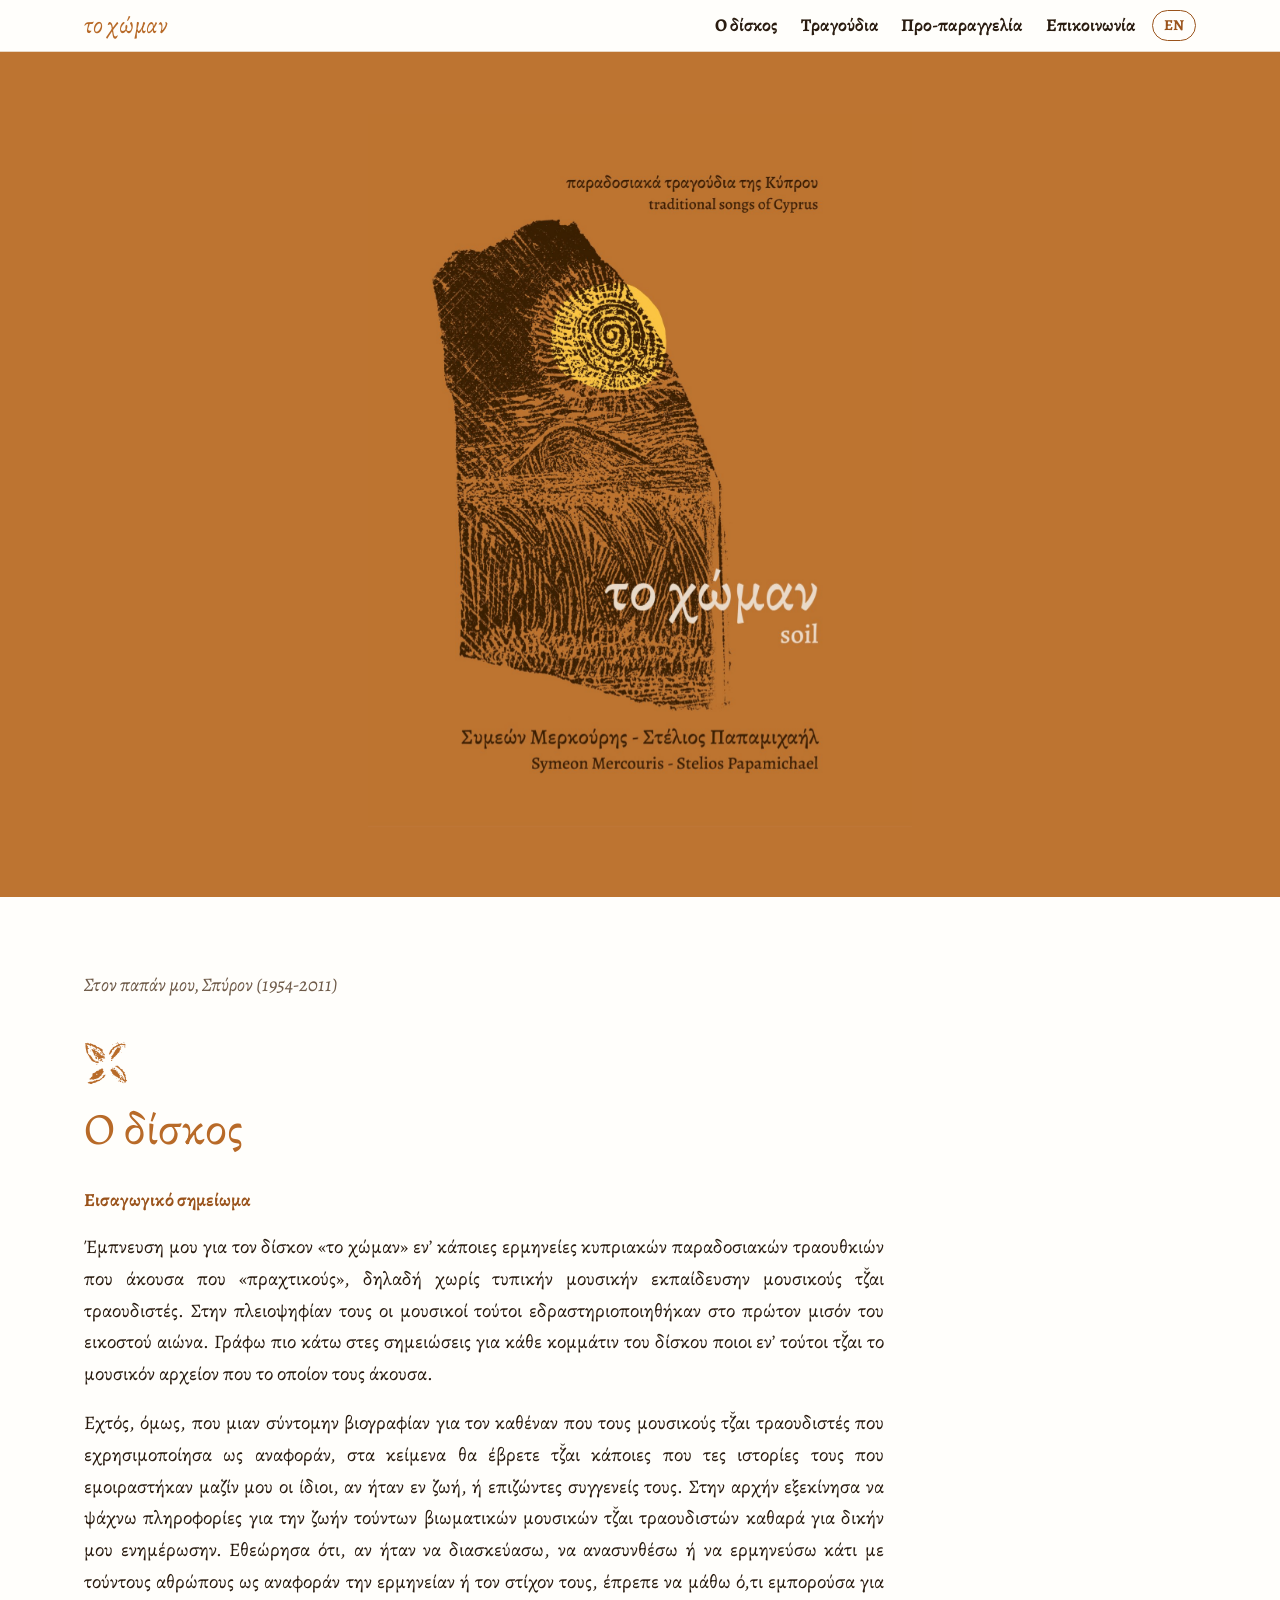
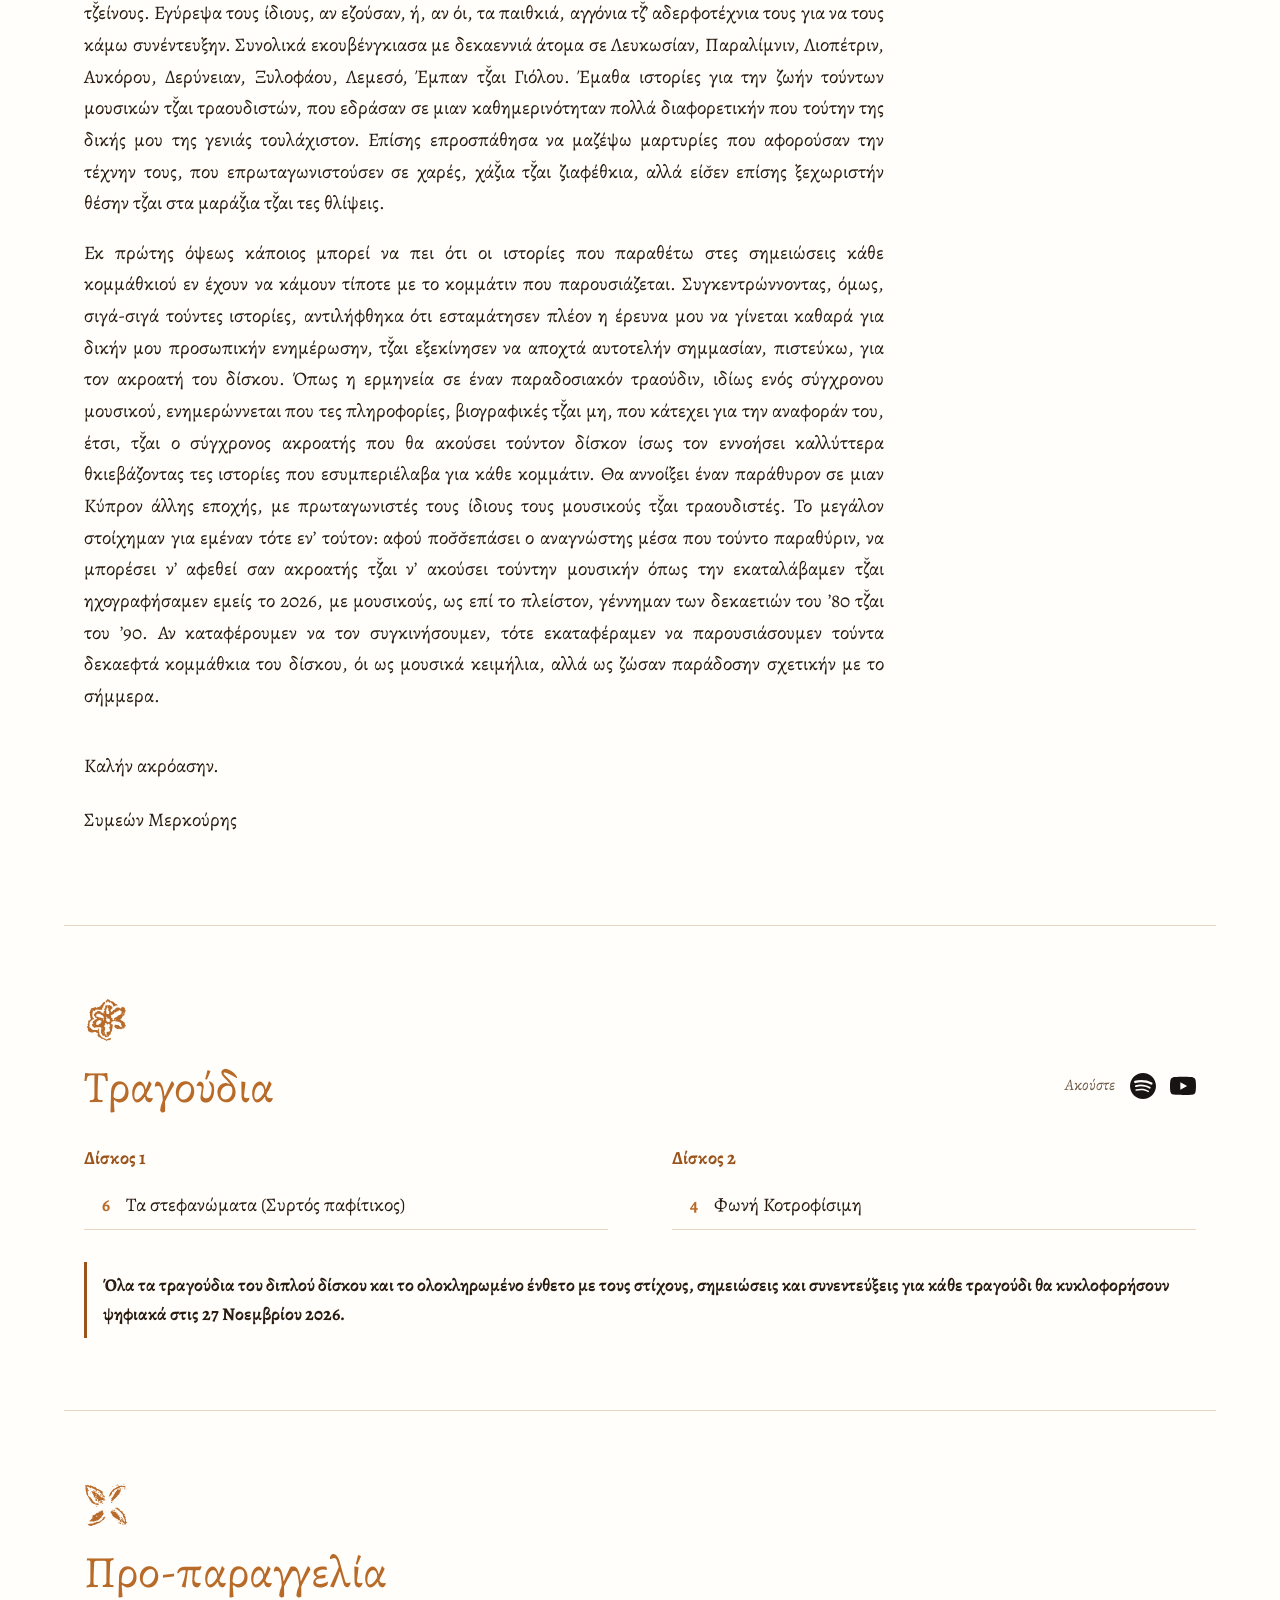
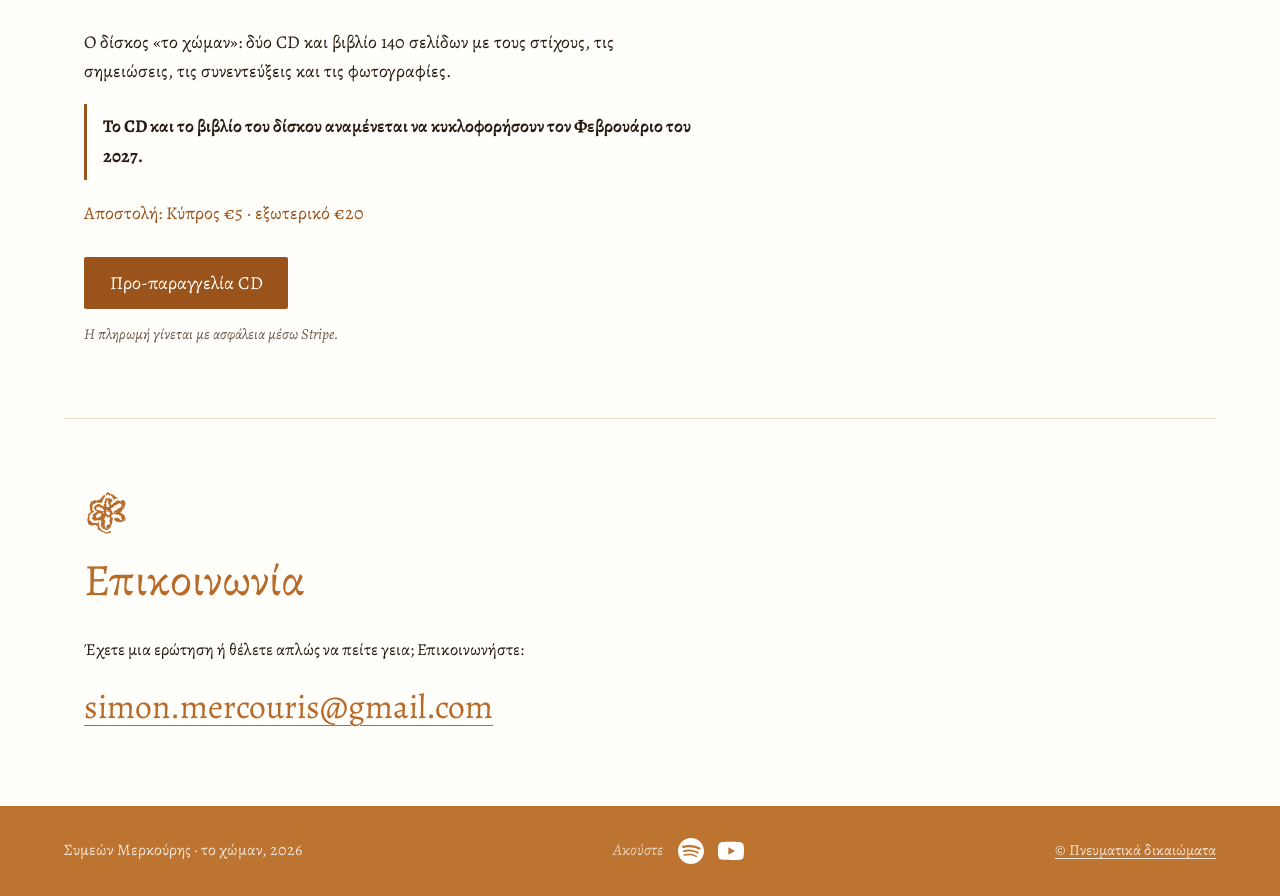
==== index.html @ 1c11c574 "Update index.html" ====
<!doctype html>
<html lang="el" data-lang="el" translate="no">
<head>
<!-- Google tag -->
<script async src="https://www.googletagmanager.com/gtm.js?id=GTM-TKW6V334"></script>
<script>
  window.dataLayer = window.dataLayer || [];
  function gtag(){dataLayer.push(arguments);}
  gtag('js', new Date());
</script>
<meta charset="UTF-8">
<!-- The site has its own English version, and Chrome misreads the Cypriot
     dialect as another language (it offered to translate "from Spanish"),
     so browser translation is switched off. -->
<meta name="google" content="notranslate">
<meta name="viewport" content="width=device-width, initial-scale=1, viewport-fit=cover">
<title>το χώμαν (To Homan) — Συμεών Μερκούρης · Symeon Mercouris</title>
<meta name="description" content="Το χώμαν: παραδοσιακά τραγούδια της Κύπρου από τον Συμεών Μερκούρη και τον Στέλιο Παπαμιχαήλ. To Homan: traditional songs of Cyprus by Symeon Mercouris and Stelios Papamichael, with lyrics, notes and interviews.">
<meta name="author" content="Symeon Mercouris">
<link rel="canonical" href="https://tohoman.eu/">
<meta property="og:type" content="music.album">
<meta property="og:site_name" content="το χώμαν · To Homan">
<meta property="og:title" content="το χώμαν (To Homan) — Συμεών Μερκούρης · Symeon Mercouris">
<meta property="og:description" content="Traditional songs of Cyprus by Symeon Mercouris and Stelios Papamichael. Παραδοσιακά τραγούδια της Κύπρου.">
<meta property="og:url" content="https://tohoman.eu/">
<meta property="og:image" content="https://tohoman.eu/images/cover.jpg">
<meta property="og:image:width" content="1400">
<meta property="og:image:height" content="1835">
<meta property="og:locale" content="el_GR">
<meta property="og:locale:alternate" content="en_GB">
<meta name="twitter:card" content="summary_large_image">
<!-- Structured data for Google. alternateName lists the spellings people
     search for (older "Simon", "Merkouris" with a k, the Greek); the page
     itself keeps the official names. -->
<script type="application/ld+json">
{
  "@context": "https://schema.org",
  "@graph": [
    {
      "@type": "WebSite",
      "@id": "https://tohoman.eu/#site",
      "url": "https://tohoman.eu/",
      "name": "το χώμαν · To Homan",
      "alternateName": ["To Homan", "το χώμαν", "To Choman", "Symeon Mercouris"],
      "inLanguage": ["el", "en"]
    },
    {
      "@type": "Person",
      "@id": "https://tohoman.eu/#symeon",
      "name": "Symeon Mercouris",
      "alternateName": ["Συμεών Μερκούρης", "Simon Mercouris", "Symeon Merkouris", "Simon Merkouris", "Simeon Mercouris", "Simeon Merkouris"],
      "jobTitle": "Musician",
      "nationality": "Cypriot",
      "email": "mailto:simon.mercouris@gmail.com",
      "sameAs": ["https://open.spotify.com/artist/5ABnP08eckCciAcr5Ixyu2"],
      "url": "https://tohoman.eu/"
    },
    {
      "@type": "Person",
      "@id": "https://tohoman.eu/#stelios",
      "name": "Stelios Papamichael",
      "alternateName": "Στέλιος Παπαμιχαήλ"
    },
    {
      "@type": "MusicAlbum",
      "@id": "https://tohoman.eu/#album",
      "name": "To Homan",
      "alternateName": ["το χώμαν", "To Choman", "to hóman"],
      "description": "Traditional songs of Cyprus: two CDs and a 140-page book with lyrics, notes, interviews and photographs.",
      "genre": ["Folk", "Traditional music of Cyprus"],
      "image": "https://tohoman.eu/images/cover.jpg",
      "url": "https://tohoman.eu/",
      "byArtist": [{"@id": "https://tohoman.eu/#symeon"}, {"@id": "https://tohoman.eu/#stelios"}],
      "sameAs": ["https://open.spotify.com/album/0S6rCgRkiGk5EVWoqZEGOI"]
    }
  ]
}
</script>
<link rel="icon" href="favicon.ico" sizes="16x16 32x32 48x48">
<link rel="icon" href="favicon-32.png" type="image/png" sizes="32x32">
<link rel="apple-touch-icon" href="apple-touch-icon.png">
<link rel="preload" href="fonts/alegreya-choman-400-normal.woff2" as="font" type="font/woff2" crossorigin>
<link rel="stylesheet" href="css/style.css">
<script src="js/release.js"></script>
<script>
  // Set the language before first paint, so the page doesn't flash in the wrong one.
  (function(){
    var root=document.documentElement, l=null;
    root.classList.add('js');
    try{ l=new URLSearchParams(location.search).get('lang') || localStorage.getItem('site-lang'); }catch(e){}
    if(l==='en'||l==='el'){ root.setAttribute('data-lang',l); root.lang=l; }
  })();
</script>
</head>
<body>

<header class="bar">
  <div class="bar-in">
    <a class="mark" href="#top"><span lang="el">το χώμαν</span><span lang="en">to homan</span></a>
    <nav class="nav" id="nav" aria-label="Main">
      <a href="#album"><span lang="el">Ο δίσκος</span><span lang="en">The album</span></a>
      <a href="#songs"><span lang="el">Τραγούδια</span><span lang="en">Songs</span></a>
      <a href="#contributors" data-full><span lang="el">Συντελεστές</span><span lang="en">Contributors</span></a>
      <a href="#thanks" data-full><span lang="el">Ευχαριστίες</span><span lang="en">Acknowledgements</span></a>
      <a href="#photos" data-full><span lang="el">Φωτογραφίες</span><span lang="en">Photos</span></a>
      <a href="#buy"><span lang="el">Προ-παραγγελία</span><span lang="en">Pre-order</span></a>
      <a href="#contact"><span lang="el">Επικοινωνία</span><span lang="en">Contact</span></a>
    </nav>
    <button class="lang" id="lang" type="button"><span lang="el" aria-label="Switch to English">EN</span><span lang="en" aria-label="Ανάγνωση στα ελληνικά">ΕΛ</span></button>
    <button class="menu" id="menu" type="button" aria-expanded="false" aria-controls="nav" aria-label="Menu">
      <svg width="24" height="24" viewBox="0 0 24 24" aria-hidden="true"><path d="M3 7h18M3 12h18M3 17h18" stroke="currentColor" stroke-width="2" stroke-linecap="round"/></svg>
    </button>
  </div>
</header>
<div class="rail" aria-hidden="true">το χώμαν</div>

<main id="top">
  <div class="page">
    <section class="hero">
      <div class="hero-in">
        <h1 class="cover-title">
          <img class="cover" src="images/cover.jpg" width="1400" height="1835"
               alt="το χώμαν · soil — Συμεών Μερκούρης, Στέλιος Παπαμιχαήλ · Symeon Mercouris, Stelios Papamichael">
        </h1>
      </div>
    </section>

    <section class="sec" id="album">
      <p class="dedication"><span lang="el">Στον παπάν μου, Σπύρον (1954-2011)</span><span lang="en">To my father, Spyros (1954–2011)</span></p>
      <span class="orn a" aria-hidden="true"></span>
      <h2><span lang="el">Ο δίσκος</span><span lang="en">The album</span></h2>
      <div class="prose wide">
        <h3><span lang="el">Εισαγωγικό σημείωμα</span><span lang="en">Introductory note</span></h3>
        <p lang="el">Έμπνευση μου για τον δίσκον «το χώμαν» εν’ κάποιες ερμηνείες κυπριακών παραδοσιακών τραουθκιών που άκουσα που «πραχτικούς», δηλαδή χωρίς τυπικήν μουσικήν εκπαίδευσην μουσικούς τζ̆αι τραουδιστές. Στην πλειοψηφίαν τους οι μουσικοί τούτοι εδραστηριοποιηθήκαν στο πρώτον μισόν του εικοστού αιώνα. Γράφω πιο κάτω στες σημειώσεις για κάθε κομμάτιν του δίσκου ποιοι εν’ τούτοι τζ̆αι το μουσικόν αρχείον που το οποίον τους άκουσα.</p>
        <p lang="el">Εχτός, όμως, που μιαν σύντομην βιογραφίαν για τον καθέναν που τους μουσικούς τζ̆αι τραουδιστές που εχρησιμοποίησα ως αναφοράν, στα κείμενα θα έβρετε τζ̆αι κάποιες που τες ιστορίες τους που εμοιραστήκαν μαζίν μου οι ίδιοι, αν ήταν εν ζωή, ή επιζώντες συγγενείς τους. Στην αρχήν εξεκίνησα να ψάχνω πληροφορίες για την ζωήν τούντων βιωματικών μουσικών τζ̆αι τραουδιστών καθαρά για δικήν μου ενημέρωσην. Εθεώρησα ότι, αν ήταν να διασκεύασω, να ανασυνθέσω ή να ερμηνεύσω κάτι με τούντους αθρώπους ως αναφοράν την ερμηνείαν ή τον στίχον τους, έπρεπε να μάθω ό,τι εμπορούσα για τζ̆είνους. Εγύρεψα τους ίδιους, αν εζούσαν, ή, αν όι, τα παιθκιά, αγγόνια τζ̆’ αδερφοτέχνια τους για να τους κάμω συνέντευξην. Συνολικά εκουβένγκιασα με δεκαεννιά άτομα σε Λευκωσίαν, Παραλίμνιν, Λιοπέτριν, Αυκόρου, Δερύνειαν, Ξυλοφάου, Λεμεσό, Έμπαν τζ̆αι Γιόλου. Έμαθα ιστορίες για την ζωήν τούντων μουσικών τζ̆αι τραουδιστών, που εδράσαν σε μιαν καθημερινότηταν πολλά διαφορετικήν που τούτην της δικής μου της γενιάς τουλάχιστον. Επίσης επροσπάθησα να μαζέψω μαρτυρίες που αφορούσαν την τέχνην τους, που επρωταγωνιστούσεν σε χαρές, χάζ̆ια τζ̆αι ζιαφέθκια, αλλά είσ̆εν επίσης ξεχωριστήν θέσην τζ̆αι στα μαράζ̆ια τζ̆αι τες θλίψεις.</p>
        <p lang="el">Εκ πρώτης όψεως κάποιος μπορεί να πει ότι οι ιστορίες που παραθέτω στες σημειώσεις κάθε κομμάθκιού εν έχουν να κάμουν τίποτε με το κομμάτιν που παρουσιάζεται. Συγκεντρώννοντας, όμως, σιγά-σιγά τούντες ιστορίες, αντιλήφθηκα ότι εσταμάτησεν πλέον η έρευνα μου να γίνεται καθαρά για δικήν μου προσωπικήν ενημέρωσην, τζ̆αι εξεκίνησεν να αποχτά αυτοτελήν σημμασίαν, πιστεύκω, για τον ακροατή του δίσκου. Όπως η ερμηνεία σε έναν παραδοσιακόν τραούδιν, ιδίως ενός σύγχρονου μουσικού, ενημερώννεται που τες πληροφορίες, βιογραφικές τζ̆αι μη, που κάτεχει για την αναφοράν του, έτσι, τζ̆αι ο σύγχρονος ακροατής που θα ακούσει τούντον δίσκον ίσως τον εννοήσει καλλύττερα θκιεβάζοντας τες ιστορίες που εσυμπεριέλαβα για κάθε κομμάτιν. Θα αννοίξει έναν παράθυρον σε μιαν Κύπρον άλλης εποχής, με πρωταγωνιστές τους ίδιους τους μουσικούς τζ̆αι τραουδιστές. Το μεγάλον στοίχημαν για εμέναν τότε εν’ τούτον: αφού ποσ̆σ̆επάσει ο αναγνώστης μέσα που τούντο παραθύριν, να μπορέσει ν’ αφεθεί σαν ακροατής τζ̆αι ν’ ακούσει τούντην μουσικήν όπως την εκαταλάβαμεν τζ̆αι ηχογραφήσαμεν εμείς το 2026, με μουσικούς, ως επί το πλείστον, γέννημαν των δεκαετιών του ’80 τζ̆αι του ’90. Αν καταφέρουμεν να τον συγκινήσουμεν, τότε εκαταφέραμεν να παρουσιάσουμεν τούντα δεκαεφτά κομμάθκια του δίσκου, όι ως μουσικά κειμήλια, αλλά ως ζώσαν παράδοσην σχετικήν με το σήμμερα.</p>
        <p lang="en">My inspiration for the album <em>to hóman</em> (soil) came from interpretations of Cypriot traditional songs that I heard being performed by what we term as <em>prahtikoí </em>– experiential musicians and singers without formal musical training. Most of these musicians were active during the first half of the 20<sup class="ord">th</sup> century. In the notes for each track, I set out the details of each of these musicians and singers, as well as the musical archive from which I heard their performances.</p>
        <p lang="en">In addition to a brief biography of each of the musicians and singers whose work I used as a reference, you will also find in the album notes some of their stories, shared with me either by the musicians themselves, if they are still alive, or by their surviving relatives. I initially began researching the lives of these experiential musicians and singers purely for my own benefit. I felt that if I was going to arrange, recompose, or perform something with these people as a reference, I ought to find out whatever I could about them. I sought out the musicians themselves if alive or, where they were not, their children, grandchildren, nieces and nephews, in order to interview them. In total, I spoke with nineteen people in Nicosia, Paralimni, Liopetri, Avgorou, Deryneia, Xylophagou, Limassol, Empa and Giolou. Through this process I collected stories about the lives of each of these musicians and singers, lives rooted in an everyday reality quite different from that of my own generation. I also tried to gather testimonies relating to their art, which played a key role in celebrations, such as weddings, local fairs (<em>panayírka</em>) and feasts (<em>ziaféthkia</em>) but which also held a special place in loss, sorrow and heartache.</p>
        <p lang="en">At first glance, one might say that the stories I have included in the notes for each track have nothing to do with the piece itself. As I gradually gathered these stories, however, I realised that my research had ceased to be exclusively for my own benefit and had, I believe, begun to acquire a significance of its own for the listener of the album. Just as the interpretation of a traditional song—particularly by a contemporary musician—is informed by the biographical and other knowledge they possess about their reference, the contemporary listener who listens to this album may come to understand it better by reading the stories I collated for each track in the album notes. They will open a window into a Cyprus of another era, with the musicians and singers themselves as its protagonists.</p>
        <p lang="en">The great challenge for me, then, is this: once the reader has peered through this window in the past, I hope they can then, as a listener, listen to our music as we understood and recorded it in 2026, with musicians who, for the most part, were born in the 1980s and ’90s. If we succeed in making today’s listener receptive to our way of expressing traditional music, then we will have succeeded in presenting these seventeen pieces of the album, not as musical relics, but as a living tradition that remains relevant to the present.</p>
        <p class="sign" lang="el">Καλήν ακρόασην.</p>
        <p class="sign" lang="en">I hope you enjoy listening.</p>
        <p class="signer" lang="el">Συμεών Μερκούρης</p>
        <p class="signer" lang="en">Symeon Mercouris</p>
      </div>
    </section>

    <section class="sec" id="songs">
      <span class="orn b" aria-hidden="true"></span>
      <div class="sec-head">
        <h2><span lang="el">Τραγούδια</span><span lang="en">Songs</span></h2>
        <div class="listen"><span class="listen-label"><span lang="el">Ακούστε</span><span lang="en">Listen</span></span><a class="listen-link" data-listen="spotify" aria-label="Spotify" title="Spotify"><svg viewBox="0 0 24 24" width="26" height="26" aria-hidden="true" focusable="false"><path fill="currentColor" d="M12 0C5.4 0 0 5.4 0 12s5.4 12 12 12 12-5.4 12-12S18.66 0 12 0zm5.521 17.34c-.24.359-.66.48-1.021.24-2.82-1.74-6.36-2.101-10.561-1.141-.418.122-.779-.179-.899-.539-.12-.421.18-.78.54-.9 4.56-1.021 8.52-.6 11.64 1.32.42.18.479.659.301 1.02zm1.44-3.3c-.301.42-.841.6-1.262.3-3.239-1.98-8.159-2.58-11.939-1.38-.479.12-1.02-.12-1.14-.6-.12-.48.12-1.021.6-1.141C9.6 9.9 15 10.561 18.72 12.84c.361.181.54.78.241 1.2zm.12-3.36C15.24 8.4 8.82 8.16 5.16 9.301c-.6.179-1.2-.181-1.38-.721-.18-.601.18-1.2.72-1.381 4.26-1.26 11.28-1.02 15.721 1.621.539.3.719 1.02.419 1.56-.299.421-1.02.599-1.559.3z"/></svg></a><a class="listen-link" data-listen="youtube" aria-label="YouTube" title="YouTube"><svg viewBox="0 0 24 24" width="26" height="26" aria-hidden="true" focusable="false"><path fill="currentColor" d="M23.498 6.186a3.016 3.016 0 0 0-2.122-2.136C19.505 3.545 12 3.545 12 3.545s-7.505 0-9.377.505A3.017 3.017 0 0 0 .502 6.186C0 8.07 0 12 0 12s0 3.93.502 5.814a3.016 3.016 0 0 0 2.122 2.136c1.871.505 9.376.505 9.376.505s7.505 0 9.377-.505a3.015 3.015 0 0 0 2.122-2.136C24 15.93 24 12 24 12s0-3.93-.502-5.814zM9.545 15.568V8.432L15.818 12l-6.273 3.568z"/></svg></a></div>
      </div>
      <div class="discs" id="song-index"></div>
      <p class="soon"><span lang="el">Όλα τα τραγούδια του διπλού δίσκου και το ολοκληρωμένο ένθετο με τους στίχους, σημειώσεις και συνεντεύξεις για κάθε τραγούδι θα κυκλοφορήσουν ψηφιακά στις 27 Νοεμβρίου 2026.</span><span lang="en">All the songs of the double album and the complete booklet, with the lyrics, notes and interviews for each song, will be released digitally on 27 November 2026.</span></p>
    </section>
  </div>

  <div id="tracks"></div>

  <div class="page">
    <section class="sec credits-sec" id="contributors" data-full>
      <span class="orn a" aria-hidden="true"></span>
      <h2><span lang="el">Συντελεστές</span><span lang="en">Contributors</span></h2>
      <div lang="el">
        <ul class="roles"><li><span class="k">Μουσική επιμέλεια:</span> Συμεών&nbsp;Μερκούρης, Στέλιος&nbsp;Παπαμιχαήλ</li><li><span class="k">Παραγωγή/διασκευές/ανασυνθέσεις/ενορχηστρώσεις:</span> Συμεών&nbsp;Μερκούρης</li></ul>
        <h3>Μουσικοί</h3>
        <ul class="people"><li><b>Συμεών Μερκούρης</b><span class="r">Φωνή, λαούτο (Δ1*&nbsp;κομμάτι&nbsp;2, 4, 6 Δ2**&nbsp;κομ.&nbsp;3, 5), κρητικό λαούτο (Δ1&nbsp;κομ.&nbsp;8)</span></li><li><b>Στέλιος Παπαμιχαήλ</b><span class="r">Φωνή, λύρα (Δ1&nbsp;κομ.&nbsp;2, 4, 8 Δ2&nbsp;κομ.&nbsp;1, 3, 9) λαούτο (Δ1&nbsp;κομ.&nbsp;5, 8 Δ2&nbsp;κομ.&nbsp;2, 4, 8), κρητικό λαούτο (Δ1&nbsp;κομ.&nbsp;3)</span></li><li><b>Νικολέττα Δημητρίου</b><span class="r">Φωνή (Δ2&nbsp;κομ.&nbsp;5)</span></li><li><b>Παύλος Μιχαηλίδης</b><span class="r">Βιολί (Δ1&nbsp;κομ.&nbsp;5, 6 Δ2&nbsp;κομ.&nbsp;2, 8)</span></li><li><b>Εύρος Βοσκαρίδης</b><span class="r">Βιολί (Δ2&nbsp;κομ.&nbsp;4)</span></li><li><b>Χριστίνα Πολυκάρπου</b><span class="r">Λύρα (Δ2&nbsp;κομ.&nbsp;5)</span></li><li><b>Χαράλαμπος Παντελή</b><span class="r">Ταμπουράς (Δ1&nbsp;κομ.&nbsp;7 Δ2&nbsp;κομ.&nbsp;5, 6), Σάζι (Δ1&nbsp;κομ.&nbsp;7), λαούτο (Δ1&nbsp;κομ.&nbsp;6)</span></li><li><b>Δημήτρης Πήχας</b><span class="r">Κοντραμπάσο (Δ2&nbsp;κομ.&nbsp;1, 4)</span></li><li><b>Κωνσταντίνα Ξενοφώντος</b><span class="r">Ταμπουτσ̆ά (Δ1&nbsp;κομ.&nbsp;4)</span></li></ul>
        <p class="legend">*Δίσκος 1 &nbsp;**Δίσκος 2</p>
        <h3>Φιλικές συμμετοχές</h3>
        <ul class="people"><li><b>Αντώνης Πουλλής</b><span class="r">Φωνή (Δ1&nbsp;κομ.&nbsp;1)</span></li><li><b>Μιχάλης Πουλλής</b><span class="r">Φωνή (Δ2&nbsp;κομ.&nbsp;6)</span></li></ul>
        <h3>Ηχοληψία και μάστερινγκ</h3>
        <ul class="roles"><li><span class="k">Ηχογράφηση/μίξη:</span> Μικαέλα&nbsp;Τσαγγάρη (Elbow&nbsp;Room&nbsp;Studio)</li><li><span class="k">Μάστερινγκ:</span> Μπάρι&nbsp;Χατζ̆ήκυριακου (All&nbsp;Ears&nbsp;Mastering)</li></ul>
        <h3>Κείμενα και επιμέλεια κειμένων</h3>
        <ul class="roles"><li><span class="k">Έρευνα – κείμενα:</span> Συμεών&nbsp;Μερκούρης</li><li><span class="k">Επιμέλεια/διορθώσεις κυπριακών κειμένων – στίχων:</span> Νικολέττα&nbsp;Δημητρίου</li><li><span class="k">Μετάφραση κειμένων – στίχων:</span> Συμεών&nbsp;Μερκούρης</li><li><span class="k">Επιμέλεια/διορθώσεις μεταφρασμένων κειμένων – στίχων:</span> Δημήτρης&nbsp;Πήχας</li></ul>
        <h3>Εικαστική επιμέλεια και σχεδιασμός</h3>
        <ul class="roles"><li><span class="k">Χαρακτικό - πετρογραφία εξωφύλλου, λεπτομέρειες από χαρακτικά έργα στο ένθετο:</span> γιώργος Α.&nbsp;Κωνσταντίνου</li><li><span class="k">Γραφιστική επιμέλεια/σχεδιασμός:</span> Πόπη&nbsp;Πισσουρίου</li><li><span class="k">Φωτογραφίες:</span> Κατερίνα&nbsp;Δημητρίου</li><li><span class="k">Επιμέλεια φωτογραφιών:</span> Έμμα&nbsp;Λουίζ&nbsp;Χαραλάμπους</li><li><span class="k">Σχεδιασμός ιστοσελίδας:</span> Γιάννης&nbsp;Παχίτας</li></ul>
      </div>
      <div lang="en">
        <ul class="roles"><li><span class="k">Musical direction:</span> Symeon&nbsp;Mercouris, Stelios&nbsp;Papamichael</li><li><span class="k">Production/arrangements/re-compositions/orchestration:</span> Symeon&nbsp;Mercouris</li></ul>
        <h3>Musicians</h3>
        <ul class="people"><li><b>Symeon Mercouris</b><span class="r">Vocals, lute (D1*&nbsp;tracks&nbsp;2, 4, 6; D2**&nbsp;tracks&nbsp;3, 5), Cretan lute (D1&nbsp;track&nbsp;8)</span></li><li><b>Stelios Papamichael</b><span class="r">Vocals, lyra (D1&nbsp;tracks&nbsp;2, 4, 8; D2&nbsp;tracks&nbsp;1, 3, 9), lute (D1&nbsp;tracks&nbsp;5, 8; D2&nbsp;tracks&nbsp;2, 4, 8), Cretan lute (D1&nbsp;track&nbsp;3)</span></li><li><b>Nicoletta Demetriou</b><span class="r">Vocals (D2&nbsp;track&nbsp;5)</span></li><li><b>Pavlos Michaelides</b><span class="r">Violin (D1&nbsp;tracks&nbsp;5, 6; D2&nbsp;tracks&nbsp;2, 8)</span></li><li><b>Evros Voskarides</b><span class="r">Violin (D2&nbsp;track&nbsp;4)</span></li><li><b>Christina Polycarpou</b><span class="r">Lyra (D2&nbsp;track&nbsp;5)</span></li><li><b>Charalambos Panteli</b><span class="r">Tambouras (D1&nbsp;track&nbsp;7; D2&nbsp;tracks&nbsp;5, 6), saz (D1&nbsp;track&nbsp;7), lute (D1&nbsp;track&nbsp;6)</span></li><li><b>Dimitris Pichas</b><span class="r">Double bass (D2&nbsp;tracks&nbsp;1, 4)</span></li><li><b>Konstantina Xenofontos</b><span class="r">Percussion (D1, track 4)</span></li></ul>
        <p class="legend">*D1 = Disc 1 &nbsp;**D2 = Disc 2</p>
        <h3>Guest appearances</h3>
        <ul class="people"><li><b>Antonis Poullis</b><span class="r">Vocals (D1&nbsp;track&nbsp;1)</span></li><li><b>Michalis Poullis</b><span class="r">Vocals (D2&nbsp;track&nbsp;6)</span></li></ul>
        <h3>Recording and mastering</h3>
        <ul class="roles"><li><span class="k">Recording and mixing:</span> Mikaela&nbsp;Tsangari (Elbow&nbsp;Room&nbsp;Studio)</li><li><span class="k">Mastering:</span> Bari&nbsp;Hadjikyriacou (All&nbsp;Ears&nbsp;Mastering)</li></ul>
        <h3>Texts and editing</h3>
        <ul class="roles"><li><span class="k">Research and texts:</span> Symeon&nbsp;Mercouris</li><li><span class="k">Editing/proofreading of texts and lyrics (Cypriot):</span> Nicoletta&nbsp;Demetriou</li><li><span class="k">Translation of texts and lyrics:</span> Symeon&nbsp;Mercouris</li><li><span class="k">Editing/proofreading of translated texts and lyrics (English):</span> Dimitris&nbsp;Pichas</li></ul>
        <h3>Artwork and design</h3>
        <ul class="roles"><li><span class="k">Album cover stone engraving; details from engraved works in the album booklet:</span> giorgos A.&nbsp;Konstantinou</li><li><span class="k">Graphic design:</span> Popi&nbsp;Pissouriou</li><li><span class="k">Photography:</span> Katerina&nbsp;Demetriou</li><li><span class="k">Photo editing:</span> Emma&nbsp;Louise&nbsp;Charalambous</li><li><span class="k">Website design:</span> Yiannis&nbsp;Pahitas</li></ul>
      </div>
    </section>

    <section class="sec thanks" id="thanks" data-full>
      <span class="orn b" aria-hidden="true"></span>
      <h2><span lang="el">Ευχαριστίες</span><span lang="en">Acknowledgements</span></h2>
      <div class="prose">
        <p lang="el">Για να γίνει τούτος ο δίσκος πραγματικότητα, εβάλαν πολλοί το σ̆έριν τους τζ̆αι την αγάπην τους.</p>
        <p lang="el">Θέλω να ευχαριστήσω πρώτα τον Στέλιον Παπαμιχαήλ. Για ανάμιση χρόνον περίπου εσυζητήσαμεν, εδιαφωνήσαμεν τζ̆αι επροβάραμεν μαζίν τα κομμάθκια που θα ακούσετε. Όσον μουσικόν αποτύπωμα έχω εγώ στον δίσκον, άλλον τόσον έσ̆ει τζ̆αι τζ̆είνος. Ευχαριστώ τον για το ταλέντον του, την υπομονήν του τζ̆αι κυρίως για την θέρμην με την οποίαν αγκάλιασεν τούντην δουλειάν.</p>
        <p lang="el">Ευχαριστώ ούλλους τους άλλους μουσικούς που επαίξαν τζ̆αι ετραουδήσαν μέσα στον δίσκον: τον Παύλον Μιχαηλίδην, τον Εύρον Βοσκαρίδην, τον Χαράλαμπον Παντελήν, την Νικολέτταν Δημητρίου, την Χριστίναν Πολυκάρπου, τον Δημήτρην Πήχαν τζ̆αι την Κωσταντίναν Ξενοφώντος, τζ̆αι φυσικά τον Αντώνην Πουλλήν τζ̆αι τον Μιχάλην Πουλλήν για την φιλικήν τους συμμετοχήν. Ο καθένας τους εχάρισεν στον δίσκον την δεξιοτεχνίαν του τζ̆αι το μεράκκιν του τζ̆αι τους ευχαριστώ πολλά.</p>
        <p lang="el">Ευχαριστώ την Μικαέλαν Τσαγγάρη (Elbow Room Studio) για την ηχογράφησην, την μίξην τζ̆αι το πλατύν χαμόγελον με το οποίον αντιμετώπιζεν την κάθε παραξενιάν μου σε τούντην διαδικασίαν, τον Μπάρι Χατζ̆ήκυριακου (All Ears Mastering) για τον επαγγελματισμόν του στο μάστερινγκ, την Νικολέτταν για την αγάπην που έδωσεν στην επιμέλειαν των κυπριακών κειμένων τζ̆αι στίχων, τον Δημήτρην Πήχαν για την επιμέλειαν των μεταφρασμένων κειμένων τζ̆αι στίχων, τον Παύλον, τον Χαράλαμπον, τον Γιώργον Χατζ̆ηπιερήν, τον Αντώνην Μικέλην τζ̆αι τον Μίλτον Μπούμη για την κριτικήν τζ̆αι τα σχόλια τους στες διάφορες μίξεις.</p>
        <p lang="el">Ευχαριστώ τον γιώργον Α. Κωσταντίνου που μου εχάρισεν την πετρογραφίαν του εξωφύλλου απλά επειδή με άκουσεν να τραουδώ μιαν νύχταν στην Μικρήν Άρκτον στην Λευκωσίαν, την Πόπην Πισσουρίου – το δεύτερον πλατύν χαμόγελον που με έπιαεν που το σ̆έριν τζ̆αι με εστράτεψεν στον άγνωστον για μέναν κόσμον των γραφιστικών, την Κατερίναν Δημητρίου για τες φωτογραφίες της, την Έμμα Λουίζ Χαραλάμπους που τες επιμελήθηκε τζ̆αι τον Γιάννην Παχίταν για την ιστοσελίδαν τζ̆αι την πάσης φύσεως τεχνολογικήν υποστήριξην.</p>
        <p lang="el">Τον Μιχάλην Ττερλικκάν για τες κουβέντες μας τζ̆αι το γινάτιν του να ερευνά τζ̆αι να τραγουδά την παραδοσιακήν μουσικήν της Κύπρου – ειδικά σε δύσκολες εποχές που εν ήταν της μόδας τζ̆αι εν «επούλαν».</p>
        <p lang="el">Τζ̆αι φυσικά τον κάθε έναν που τους αθρώπους με τους οποίους εκουβενγκιάσαμεν για τα οικεία τους πρόσωπα, μουσικούς τζ̆αι τραουδιστές, τζ̆αι τους αθρώπους που με εβοηθήσαν να έρτω σε επαφήν μαζίν τους. Εβάλαν με σπίτι τους, ετζ̆εράσαν μου καφέν (ενίοτε τζ̆αι γλυκόν καρυδάκιν) τζ̆αι εδωρίσαν μου κάτι εξαιρετικά πολύτιμον, για το οποίον τους είμαι ευγνώμων: τες ιστορίες τους. Ελπίζω τούτη η δουλειά να εν’ αντάξια της εμπιστοσύνης τους τζ̆αι να λειτουργήσει τζ̆αι ως έναν μικρόν μνημόσυνον για τους δικούς τους. Πιο συγκεκριμένα, ευχαριστώ τον Παναγιώτην Παναγιώτου, τον Κυριάκον Χατζ̆ηανδρέου, τον Αντρέαν Σιαντάνη, τον Παναγιώτην Κουμάση, τον Χριστάκην Παπανικολάου, τους Πουλλήδες (Γιαννάκην, Αντώνην, Γιώργον, Μιχάλην τζ̆αι Ελένην), τον Γιώργον Πριγκόπουλλον, τον Πέτρον Ράφτην, τον Αντρέαν Χατζ̆ηαχιλλέως, την Ελένην Πιττάτζ̆η, την Μαρίαν Ττάκκα Δημητρίου, την Άνναν Πετρίδου, τον Κωστήν Δημητρίου, την Μαργαρίταν Πιττιρή Δημητρουδιού, την Ελένην Πιττιρή Σαλούτα, τον Θεόδωρον Μαυρήν, τον Αντώνην Τσ̆ιάκκιρον, τον Σολωμόν Οικονόμου, τον π. Κλεόπα Στυλιανού, την Νεοφύταν Ευθυμίου, την Άνναν Κατσαντώνη Πρωτοπαπά τζ̆αι την Γιανούλλαν Κατσαντώνη Φώκκη.</p>
        <p lang="en">Many people have lent a hand and given their love to this album.</p>
        <p lang="en">Firstly, I would like to thank Stelios Papamichael. For about a year and a half, we talked, disagreed and rehearsed together the pieces you are about to hear. Whatever musical imprint I have on this album, he has just as much. I thank him for his talent, his patience and above all for the warmth with which he embraced this project.</p>
        <p lang="en">I would like to thank all the other musicians who played and sang in the album: Pavlos Michaelides, Evros Voskarides, Charalambos Panteli, Nicoletta Demetriou, Christina Polycarpou, Dimitris Pichas and Konstantina Xenofontos; and, of course, Antonis Poullis and Michalis Poullis for their guest appearances. Each of them brought their virtuosity and passion to the album and I am deeply grateful to all.</p>
        <p lang="en">My thanks go to Mikaela Tsangari (Elbow Room Studio) for recording and mixing the album and for the smile with which she met every one of my quirks throughout the process; to Bari Hadjikyriacou (All Ears Mastering) for his professionalism in mastering; to Nicoletta for the care and love she devoted to editing the Cypriot texts and lyrics; to Dimitris Pichas for editing the translated texts and lyrics; to Pavlos, Charalambos, George Hadjipieris, Antonis Mikelis and Miltos Boumis for their comments on the various mixes.</p>
        <p lang="en">I would like to thank giorgos A. Constantinou, who gifted the stone engraving for the cover because he heard me sing one night at ‘Mikri Arktos’ in Nicosia; Popi Pissouriou - the second smile that took me by the hand and guided me into the unfamiliar world of graphic design; Katerina Demetriou for her photographs and Emma Louise Charalambous for editing them; and Yiannis Pahitas for the website and all kinds of technical support.</p>
        <p lang="en">I am grateful to Michalis Tterlikkas for our conversations and for his dedication in researching and singing the traditional music of Cyprus - especially during difficult times, when it was not in ‘fashion’ and there was scarcely an audience for it.</p>
        <p lang="en">And, of course, I want to thank every person I spoke to about their relatives who were musicians and singers, as well as everyone who helped me get in touch with them. They welcomed me into their homes, offered me coffee (and sometimes spoon sweets) and gave me something extraordinarily precious for which I will always be grateful: their stories. I hope this work proves worthy of their trust and serves as a small memorial to their loved ones. In particular, I would like to thank: Panayiotis Panayiotou, Kyriacos Hadjiandreou, Andreas Siantanis, Panayiotis Koumasis, Christakis Papanikolaou, the Poullis family (Giannakis, Antonis, Giorgos, Michalis and Eleni), Giorgos Prigkopoullos, Petros Raftis, Andreas Hadjiachilleos, Eleni Pittatzi, Maria Ttakka Demetriou, Anna Petridou, Costis Demetriou, Margarita Pittiri Demetroudiou, Eleni Pittiri Salouta, Theodoros Mavris, Antonis Tsiakkiros, Solomos Oikonomou, Father Kleopas Stylianou, Neofyta Efthymiou, Anna Katsantoni Protopapa and Yianoulla Katsantoni Fokki.</p>
      </div>
    </section>

    <section class="sec photos" id="photos" data-full>
      <span class="orn a" aria-hidden="true"></span>
      <h2><span lang="el">Φωτογραφίες</span><span lang="en">Photos</span></h2>
      <p class="side lead"><span lang="el">Στιγμιότυπα από τις συνεντεύξεις (2024 - 2026)</span><span lang="en">Moments from the interviews (2024 - 2026)</span></p>
      <div class="gallery">
        <figure aria-label="Μαζί με τον Μιχάλη Πουλλή (αριστερά) και τον Αντώνη Πουλλή (κέντρο)"><img src="images/interviews/17.jpg" width="1600" height="1061" loading="lazy" alt=""><figcaption><span lang="el">Μαζί με τον Μιχάλη Πουλλή (αριστερά) και τον Αντώνη Πουλλή (κέντρο)</span><span lang="en">With Michalis Poullis (left) and Antonis Poullis (centre)</span></figcaption></figure>
        <figure aria-label="Πρωινός καφές με τον Γιώργο Πουλλή στο σπίτι μου στο Τσέρι"><img src="images/interviews/18.jpg" width="1600" height="1067" loading="lazy" alt=""><figcaption><span lang="el">Πρωινός καφές με τον Γιώργο Πουλλή στο σπίτι μου στο Τσέρι</span><span lang="en">Morning coffee with Giorgos Poullis at my home in Tseri</span></figcaption></figure>
        <figure aria-label="Με την Ελένη Πιττάτζ̆η στο σπίτι της στο Παραλίμνι"><img src="images/interviews/19.jpg" width="1600" height="1067" loading="lazy" alt=""><figcaption><span lang="el">Με την Ελένη Πιττάτζ̆η στο σπίτι της στο Παραλίμνι</span><span lang="en">With Eleni Pittatzi at her home in Paralimni</span></figcaption></figure>
        <figure aria-label="Με τον Γιώργο Πριγκόπουλλο στο περβόλι του στην Άχνα"><img src="images/interviews/20.jpg" width="1600" height="1067" loading="lazy" alt=""><img src="images/interviews/21.jpg" width="1600" height="1067" loading="lazy" alt=""><img src="images/interviews/22.jpg" width="1600" height="1067" loading="lazy" alt=""><figcaption><span lang="el">Με τον Γιώργο Πριγκόπουλλο στο περβόλι του στην Άχνα</span><span lang="en">With Giorgos Prigkopoullos in his orchard in Achna</span></figcaption></figure>
        <figure aria-label="Με την Ελένη Πιττιρή Σαλούτα (κέντρο) και την Μαργαρίτα Πιττιρή Δημητρουδιού (δεξιά) στο σπίτι τους στο Παραλίμνι"><img src="images/interviews/23.jpg" width="1600" height="1067" loading="lazy" alt=""><figcaption><span lang="el">Με την Ελένη Πιττιρή Σαλούτα (κέντρο) και την Μαργαρίτα Πιττιρή Δημητρουδιού (δεξιά) στο σπίτι τους στο Παραλίμνι</span><span lang="en">With Eleni Pittiri Salouta (centre) and Margarita Pittiri Demetroudiou (right) at their home in Paralimni</span></figcaption></figure>
        <figure aria-label="Με την Μαρία Ττάκκα Δημητρίου στο περβόλι της στο Λιοπέτρι"><img src="images/interviews/24.jpg" width="1600" height="1067" loading="lazy" alt=""><figcaption><span lang="el">Με την Μαρία Ττάκκα Δημητρίου στο περβόλι της στο Λιοπέτρι</span><span lang="en">With Maria Ttakka Demetriou in her orchard in Liopetri</span></figcaption></figure>
        <figure aria-label="Με τον Παναγιώτη Παναγιώτου στο σπίτι του στην Έμπα (Πετρίθκια)"><img src="images/interviews/25.jpg" width="1600" height="1061" loading="lazy" alt=""><figcaption><span lang="el">Με τον Παναγιώτη Παναγιώτου στο σπίτι του στην Έμπα (Πετρίθκια)</span><span lang="en">With Panayiotis Panayiotou at his home in Empa (Petridia)</span></figcaption></figure>
        <figure aria-label="Με τον Παναγιώτη Παναγιώτου ακούγοντας την Φωνή Παφίτισσα όπως την ηχογραφήσαμε"><img src="images/interviews/26.jpg" width="1600" height="1066" loading="lazy" alt=""><figcaption><span lang="el">Με τον Παναγιώτη Παναγιώτου ακούγοντας την Φωνή Παφίτισσα όπως την ηχογραφήσαμε</span><span lang="en">With Panayiotis Panayiotou listening to the Pafitissa Tune as we recorded it</span></figcaption></figure>
        <figure aria-label="Με τον Παναγιώτη Παναγιώτου και τον Αντρέα Χατζ̆ηαχιλλέως κάτω που την συκαμιάν στην αυλή του Παναγιώτου"><img src="images/interviews/27.jpg" width="1600" height="1067" loading="lazy" alt=""><img src="images/interviews/27a.jpg" width="1600" height="1067" loading="lazy" alt=""><figcaption><span lang="el">Με τον Παναγιώτη Παναγιώτου και τον Αντρέα Χατζ̆ηαχιλλέως κάτω που την συκαμιάν στην αυλή του Παναγιώτου</span><span lang="en">With Panayiotis Panayiotou (left) and Andreas Hadjiachilleos (centre) under the mulberry tree in Panayiotou’s courtyard</span></figcaption></figure>
        <figure aria-label="Με τον Αντρέα Χατζ̆ηαχιλλέως στα σκαλάκια του σπιτιού του στην Λεμεσό"><img src="images/interviews/28.jpg" width="1600" height="1067" loading="lazy" alt=""><figcaption><span lang="el">Με τον Αντρέα Χατζ̆ηαχιλλέως στα σκαλάκια του σπιτιού του στην Λεμεσό</span><span lang="en">With Andreas Hadjiachilleos on the steps of his home in Limassol</span></figcaption></figure>
        <figure aria-label="Με τον Πέτρο Ράφτη στο σπίτι της κόρης του στο Λιοπέτρι"><img src="images/interviews/29.jpg" width="1600" height="1067" loading="lazy" alt=""><img src="images/interviews/30.jpg" width="1600" height="1067" loading="lazy" alt=""><figcaption><span lang="el">Με τον Πέτρο Ράφτη στο σπίτι της κόρης του στο Λιοπέτρι</span><span lang="en">With Petros Raftis at his daughter’s home in Liopetri</span></figcaption></figure>
        <figure aria-label="Με τον Σολωμό Οικονόμου στο σπίτι του στο Παραλίμνι"><img src="images/interviews/31a.jpg" width="1600" height="1067" loading="lazy" alt=""><figcaption><span lang="el">Με τον Σολωμό Οικονόμου στο σπίτι του στο Παραλίμνι</span><span lang="en">With Solomos Oikonomou at his home in Paralimni</span></figcaption></figure>
      </div>
    </section>

    <section class="sec buy" id="buy">
      <span class="orn b" aria-hidden="true"></span>
      <h2><span lang="el">Προ-παραγγελία</span><span lang="en">Pre-order</span></h2>
      <div class="prose">
        <p lang="el">Ο δίσκος «το χώμαν»: δύο CD και βιβλίο 140 σελίδων με τους στίχους, τις σημειώσεις, τις συνεντεύξεις και τις φωτογραφίες.</p>
        <p class="release" lang="el">Το CD και το βιβλίο του δίσκου αναμένεται να κυκλοφορήσουν τον Φεβρουάριο του 2027.</p>
        <p lang="en">The album <em>to hóman</em>: two CDs and a 140-page book with the lyrics, notes, interviews and photographs.</p>
        <p class="release" lang="en">The physical CD and album booklet are expected to be released in February 2027.</p>
        <p class="ship" lang="el">Αποστολή: Κύπρος €5 · εξωτερικό €20</p>
        <p class="ship" lang="en">Shipping: Cyprus €5 · international €20</p>
      </div>
      <p class="buy-btns">
        <a class="btn" href="https://buy.stripe.com/eVqdRbfm9diHa3Kb7Dgfu01"><span lang="el">Προ-παραγγελία CD</span><span lang="en">Pre-order the CD</span></a>
      </p>
      <p class="buy-note"><span lang="el">Η πληρωμή γίνεται με ασφάλεια μέσω Stripe.</span><span lang="en">Payment is handled securely by Stripe.</span></p>
    </section>

    <section class="sec contact" id="contact">
      <span class="orn a" aria-hidden="true"></span>
      <h2><span lang="el">Επικοινωνία</span><span lang="en">Contact</span></h2>
      <p class="side" lang="el">Έχετε μια ερώτηση ή θέλετε απλώς να πείτε γεια; Επικοινωνήστε:</p>
      <p class="side" lang="en">Have a question or just want to say hello? Get in touch:</p>
      <a class="mail" href="mailto:simon.mercouris@gmail.com">simon.mercouris@gmail.com</a>
    </section>
  </div>
</main>

<footer>
  <div class="foot-in">
    <p lang="el">Συμεών Μερκούρης &middot; το χώμαν, 2026</p>
    <p lang="en">Symeon Mercouris &middot; to homan, 2026</p>
    <div class="listen foot"><span class="listen-label"><span lang="el">Ακούστε</span><span lang="en">Listen</span></span><a class="listen-link" data-listen="spotify" aria-label="Spotify" title="Spotify"><svg viewBox="0 0 24 24" width="26" height="26" aria-hidden="true" focusable="false"><path fill="currentColor" d="M12 0C5.4 0 0 5.4 0 12s5.4 12 12 12 12-5.4 12-12S18.66 0 12 0zm5.521 17.34c-.24.359-.66.48-1.021.24-2.82-1.74-6.36-2.101-10.561-1.141-.418.122-.779-.179-.899-.539-.12-.421.18-.78.54-.9 4.56-1.021 8.52-.6 11.64 1.32.42.18.479.659.301 1.02zm1.44-3.3c-.301.42-.841.6-1.262.3-3.239-1.98-8.159-2.58-11.939-1.38-.479.12-1.02-.12-1.14-.6-.12-.48.12-1.021.6-1.141C9.6 9.9 15 10.561 18.72 12.84c.361.181.54.78.241 1.2zm.12-3.36C15.24 8.4 8.82 8.16 5.16 9.301c-.6.179-1.2-.181-1.38-.721-.18-.601.18-1.2.72-1.381 4.26-1.26 11.28-1.02 15.721 1.621.539.3.719 1.02.419 1.56-.299.421-1.02.599-1.559.3z"/></svg></a><a class="listen-link" data-listen="youtube" aria-label="YouTube" title="YouTube"><svg viewBox="0 0 24 24" width="26" height="26" aria-hidden="true" focusable="false"><path fill="currentColor" d="M23.498 6.186a3.016 3.016 0 0 0-2.122-2.136C19.505 3.545 12 3.545 12 3.545s-7.505 0-9.377.505A3.017 3.017 0 0 0 .502 6.186C0 8.07 0 12 0 12s0 3.93.502 5.814a3.016 3.016 0 0 0 2.122 2.136c1.871.505 9.376.505 9.376.505s7.505 0 9.377-.505a3.015 3.015 0 0 0 2.122-2.136C24 15.93 24 12 24 12s0-3.93-.502-5.814zM9.545 15.568V8.432L15.818 12l-6.273 3.568z"/></svg></a></div>
    <button class="legal-link" id="legal-open" type="button" aria-haspopup="dialog"><span lang="el">© Πνευματικά δικαιώματα</span><span lang="en">© Copyright</span></button>
  </div>
</footer>

<dialog class="legal" id="legal" aria-labelledby="legal-h">
  <button class="legal-close" id="legal-close" type="button" aria-label="Close"><span aria-hidden="true">×</span></button>
  <h2 id="legal-h"><span lang="el">Πνευματικά δικαιώματα</span><span lang="en">Copyright</span></h2>
  <p lang="el">Το υλικό του παρόντος δίσκου και των κειμένων που τον συνοδεύουν είναι προϊόν καλλιτεχνικής δημιουργίας, μουσικής έρευνας και τεκμηρίωσης με πλήρη αναφορά στις διαθέσιμες πηγές που χρησιμοποιήθηκαν. Σε περιπτώσεις όπου η μουσική/στίχοι δεν είναι παραδοσιακοί και όπου υπάρχουν εν ισχύ πνευματικά ή συγγενικά δικαιώματα, καταβλήθηκε κάθε εύλογη προσπάθεια για την αναγνώριση των δημιουργών καθώς και για την εξασφάλιση των απαιτούμενων αδειών και συγκαταθέσεων από τους δικαιούχους, συμπεριλαμβανομένων των κληρονόμων ή άλλων διαδόχων αποβιωσάντων δημιουργών και, όπου απαιτείται, των αρμόδιων οργανισμών συλλογικής διαχείρισης. Όπου αναφέρονται στα κείμενα που συνοδεύουν τον δίσκο αποσπάσματα συνεντεύξεων του προσωπικού αρχείου του Συμεών Μερκούρη, έχει ληφθεί ρητή συγκατάθεση από τους συνεντευξιαζόμενους (ή, κατά περίπτωση, από τους κληρονόμους τους) για τη συμπερίληψη, αναπαραγωγή και δημοσίευση του σχετικού αποσπάσματος της συνέντευξης στα κείμενα του δίσκου. Η χρήση του υλικού γίνεται με σεβασμό στην ισχύουσα νομοθεσία περί πνευματικής ιδιοκτησίας και συγγενικών δικαιωμάτων, συμπεριλαμβανομένου του περί του Δικαιώματος Πνευματικής Ιδιοκτησίας και Συγγενικών Δικαιωμάτων Νόμου του 1976 (Ν. 59/1976), όπως τροποποιήθηκε, καθώς και στη νομοθεσία για την προστασία των δεδομένων προσωπικού χαρακτήρα. Οποιοσδήποτε δικαιούχος θεωρεί ότι τα δικαιώματά του δεν έχουν αναγνωριστεί ή αναφερθεί ορθά παρακαλείται να επικοινωνήσει στο simon.mercouris@gmail.com, ώστε να γίνουν οι απαραίτητες διορθώσεις.</p>
  <p lang="el">© 2026 Συμεών Μερκούρης (κείμενα, έρευνα, τεκμηρίωση και εικαστικό υλικό). ℗ 2026 Συμεών Μερκούρης. Με την επιφύλαξη παντός δικαιώματος. Απαγορεύεται η αναπαραγωγή, διανομή, ενοικίαση, δανεισμός, δημόσια εκτέλεση, ραδιοφωνική ή τηλεοπτική μετάδοση, διάθεση στο κοινό (συμπεριλαμβανομένης της διάθεσης μέσω διαδικτύου ή υπηρεσιών ψηφιακής ροής) ή οποιαδήποτε άλλη χρήση του παρόντος υλικού, εν όλω ή εν μέρει, χωρίς την προηγούμενη γραπτή άδεια του δικαιούχου, με την επιφύλαξη των εξαιρέσεων που προβλέπονται από την ισχύουσα νομοθεσία.</p>
  <p lang="en">This album and its accompanying texts are the result of artistic creation, musical research and documentation, with full acknowledgement of the sources consulted. In cases where the music or lyrics are not traditional and remain protected by copyright or related rights, every reasonable effort has been made to identify the creators and obtain the necessary licences and permissions from the rights holders, including the heirs or other successors of deceased creators and, where required, the relevant collective management organisations. Where the accompanying texts include excerpts from interviews held in Symeon Mercouris’ personal archive, the explicit consent of the interviewees has been obtained for the inclusion, reproduction and publication of the relevant interview excerpts in the album texts. The use of this material is made in accordance with applicable legislation on copyright and related rights, including the Copyright and Related Rights Law of 1976 (Law 59/1976), as amended, as well as legislation on the protection of personal data. Any rights holder who believes that their rights have not been duly acknowledged or correctly attributed is invited to contact simon.mercouris@gmail.com so that the necessary corrections may be made.</p>
  <p lang="en">© 2026 Symeon Mercouris (texts, research, documentation and visual material). ℗ 2026 Symeon Mercouris. All rights reserved. No part of this material may be reproduced, distributed, rented, lent, publicly performed, broadcasted on radio or television, made available to the public (including via the internet or digital streaming services) or otherwise used, in whole or in part, without the prior written permission of the rights holder, subject to the exceptions provided for under applicable law.</p>
</dialog>

<script src="js/album-data.js"></script>
<script src="js/site.js"></script>
<script src="js/songs.js"></script>
</body>
</html>
---- css/style.css ----
/* Το χώμαν / To Homan: single-page booklet layout */

/* Self-hosted Alegreya with breve (U+0306) anchors on ζ σ ξ ψ Σ (see tools/make_font.py).
   Every text style must use this family, or the breve falls back to another font and floats. */
@font-face { font-family: "Alegreya Choman"; src: url("../fonts/alegreya-choman-400-normal.woff2") format("woff2"); font-weight: 400; font-style: normal; font-display: swap; }
@font-face { font-family: "Alegreya Choman"; src: url("../fonts/alegreya-choman-400-italic.woff2") format("woff2"); font-weight: 400; font-style: italic; font-display: swap; }
@font-face { font-family: "Alegreya Choman"; src: url("../fonts/alegreya-choman-700-normal.woff2") format("woff2"); font-weight: 500 800; font-style: normal; font-display: swap; }
@font-face { font-family: "Alegreya Choman"; src: url("../fonts/alegreya-choman-700-italic.woff2") format("woff2"); font-weight: 500 800; font-style: italic; font-display: swap; }

:root{
  --serif:"Alegreya Choman",Georgia,"Times New Roman",serif;
  --ochre:#BD7431;      /* cover background, sampled from the booklet PDF */
  --sun:#FCC443;        /* the spiral sun */
  --soil:#3B2000;       /* the stone print */
  --cream:#EFE5D8;      /* title colour on the cover */
  --paper:#FFFEFB;
  --ink:#2A1C10;
  --muted:#6E5A48;
  --head:#B86A28;       /* large headings, as in the booklet */
  --accent:#9A531B;     /* small orange text, darkened for legibility */
  --rule:#E9D7C3;
  color-scheme:light;
  box-sizing:border-box;
}
@media (prefers-color-scheme:dark){
  :root:not([data-theme="light"]){
    --paper:#1C130B; --ink:#EDE3D6; --muted:#B9A592; --head:#E3A161; --accent:#E3A161; --rule:#3A2A1B;
    color-scheme:dark;
  }
}
:root[data-theme="dark"]{--paper:#1C130B; --ink:#EDE3D6; --muted:#B9A592; --head:#E3A161; --accent:#E3A161; --rule:#3A2A1B; color-scheme:dark}
*,*::before,*::after{box-sizing:inherit}
html{scroll-padding-top:calc(4.5rem + env(safe-area-inset-top,0px)); -webkit-text-size-adjust:100%}
body{margin:0;background:var(--paper);color:var(--ink);
  font-family:var(--serif);font-size:1.125rem;line-height:1.62;
  font-feature-settings:"kern","liga","onum";
  padding-top:env(safe-area-inset-top,0px);padding-bottom:env(safe-area-inset-bottom,0px)}
img{max-width:100%;height:auto;display:block}
a{color:inherit}
button{font-family:inherit}
:focus-visible{outline:2px solid var(--sun);outline-offset:3px;border-radius:2px}

/* language switching */
html[data-lang="el"] [lang="en"]{display:none!important}
html[data-lang="en"] [lang="el"]{display:none!important}
/* lyrics are sung in Greek, so they show in both languages */
html[data-lang="en"] .lyrics[lang="el"]{display:block!important}

/* ---------- top bar ---------- */
.bar{position:sticky;top:0;z-index:20;background:var(--paper);border-bottom:1px solid var(--rule)}
.bar-in{max-width:72rem;margin:0 auto;display:flex;align-items:center;gap:1rem;padding:.6rem 1.25rem;position:relative}
.mark{font-style:italic;font-size:1.5rem;color:var(--head);text-decoration:none;line-height:1;margin-right:auto}
.nav{display:flex;gap:1.4rem}
.nav a{text-decoration:none;font-weight:500}
.nav a:hover{color:var(--head)}
.lang{font:inherit;font-weight:700;font-size:.95rem;background:none;color:var(--accent);
  border:1.5px solid currentColor;border-radius:999px;padding:.15rem .7rem;cursor:pointer}
.lang:hover{background:var(--accent);color:var(--paper)}
.menu{display:none;font:inherit;background:none;border:0;color:var(--ink);padding:.3rem;cursor:pointer}
.menu svg{display:block}
@media (max-width:940px){
  .menu{display:block}
  .nav{display:none;position:absolute;left:0;right:0;top:100%;flex-direction:column;gap:0;
    background:var(--paper);border-bottom:1px solid var(--rule)}
  .nav.open{display:flex}
  .nav a{padding:.85rem 1.25rem;border-top:1px solid var(--rule)}
}
/* once the cover has scrolled away, the bar takes the cover's ochre (set by js/site.js) */
.bar{transition:background-color .3s ease,border-color .3s ease}
.bar.solid{background:var(--ochre);border-bottom-color:var(--ochre);color:var(--cream)}
.bar.solid .mark,.bar.solid .lang,.bar.solid .menu{color:var(--cream)}
.bar.solid .nav a:hover{color:var(--sun)}
.bar.solid .lang:hover{background:var(--cream);color:var(--ochre)}
@media (max-width:940px){
  .bar.solid .nav{background:var(--ochre);border-bottom-color:var(--ochre)}
  .bar.solid .nav a{border-top-color:rgba(239,229,216,.35)}
}
@media (prefers-reduced-motion:reduce){.bar{transition:none}}

/* running head, like the booklet's margin */
.rail{display:none;position:fixed;left:1.1rem;top:50%;transform:translateY(-50%) rotate(-90deg);transform-origin:center;
  font-style:italic;font-weight:700;color:var(--head);letter-spacing:.02em;pointer-events:none;opacity:.85}
@media (min-width:1100px){.reading .rail{display:block}}

/* ---------- cover ---------- */
.hero{background:var(--ochre);color:var(--cream);padding:2.5rem 1.25rem 3rem}
.hero-in{max-width:34rem;margin:0 auto;text-align:center}
.cover{width:100%;margin:0 auto;animation:rise 1.4s ease-out both}
@keyframes rise{from{opacity:0;transform:translateY(12px)}to{opacity:1;transform:none}}

@media (prefers-reduced-motion:reduce){.cover{animation:none}}

/* ---------- page sections ---------- */
main{display:block}
.sec{max-width:72rem;margin:0 auto;padding:4.5rem 1.25rem}
.sec + .sec{border-top:1px solid var(--rule)}
.sec h2{font-weight:400;font-size:clamp(2rem,5vw,2.8rem);line-height:1.1;color:var(--head);margin:0 0 2rem}
.orn{display:block;width:44px;height:44px;margin:0 0 1.2rem;background:var(--head);
  -webkit-mask:var(--m) center/contain no-repeat;mask:var(--m) center/contain no-repeat}
.orn.a{--m:url("../images/ornament-leaves.png")}
.orn.b{--m:url("../images/ornament-flower.png")}
.prose{max-width:38rem}
.prose h3{font-weight:700;color:var(--accent);font-size:1.15rem;margin:0 0 1rem}
.prose p{margin:0 0 1.1rem;hyphens:auto;text-align:justify}
/* sign-off as in the booklet (p. 10): the wish, a gap, then the name on its own line */
.prose .sign{text-align:left;margin:2.4rem 0 1.4rem}
.prose .signer{text-align:left}
.prose.wide{max-width:50rem}
@media (min-width:900px){.prose.wide{font-size:1.2rem;line-height:1.65}}
.credits-sec h3{font-weight:700;font-size:1.15rem;color:var(--accent);margin:0 0 .5rem}
.side{font-size:1.05rem}

/* ---------- listen icons (Songs heading and footer) ---------- */
.sec-head{display:flex;flex-wrap:wrap;align-items:center;justify-content:space-between;gap:.8rem 2rem;margin:0 0 2rem}
.sec-head h2{margin:0}
/* Official Spotify / YouTube shapes (Simple Icons, CC0). The brands only allow their own
   colours or plain black/white, so they are near-black on the page and white on ochre or dark. */
.listen{display:flex;align-items:center;gap:.9rem;color:#191414}
.listen-label{font-style:italic;color:var(--muted);font-size:1rem}
.listen-link{display:inline-flex;padding:.3rem;margin:-.3rem;border-radius:6px;color:inherit;cursor:pointer;
  transition:opacity .2s ease,transform .2s ease}
.listen-link svg{display:block;width:26px;height:26px}
.listen-link:hover{opacity:.7;transform:translateY(-1px)}
.listen-link.soon{cursor:default}
.listen-link.soon:hover{opacity:1;transform:none}
.listen.foot{color:#fff}
.listen.foot .listen-label{color:var(--cream);opacity:.85}
@media (prefers-color-scheme:dark){:root:not([data-theme="light"]) .listen{color:#fff}}
:root[data-theme="dark"] .listen{color:#fff}

/* ---------- index ---------- */
/* two CDs side by side, as on the back of the booklet */
.discs{display:grid;gap:2.5rem 4rem}
@media (min-width:760px){.discs{grid-template-columns:1fr 1fr}}
.disc h3{font-weight:700;font-size:1.15rem;color:var(--accent);margin:0 0 .4rem}
.index{list-style:none;margin:0;padding:0}
.index li{break-inside:avoid}
.index a{display:flex;gap:1rem;align-items:baseline;padding:.6rem 0;text-decoration:none;border-bottom:1px solid var(--rule)}
.index .no{font-weight:800;color:var(--head);min-width:1.6rem;text-align:right;font-variant-numeric:lining-nums tabular-nums}
.index .tt{font-size:1.2rem}
.index a:hover .tt{color:var(--head)}

/* ---------- track reader ---------- */
.track{max-width:72rem;margin:0 auto;padding:2.5rem 1.25rem 4rem}
.js .track{display:none}
.js .track.on{display:block}
.js.reading .page{display:none}
.back{display:inline-block;text-decoration:none;color:var(--accent);font-weight:500;margin-bottom:2rem}
.back::before{content:"‹ "}
.count{margin:0;color:var(--muted);font-variant-numeric:lining-nums}
/* each song's ornament from the booklet, drawn in the heading orange */
.song-orn{display:block;width:6rem;height:4.2rem;margin:0 0 1.4rem;background:var(--head);
  -webkit-mask-position:left center;mask-position:left center;-webkit-mask-size:contain;mask-size:contain;
  -webkit-mask-repeat:no-repeat;mask-repeat:no-repeat}
.song-orn.dot{width:2.6rem;height:2.6rem;border-radius:50%;margin:.8rem 0 2rem}
.track h3{font-weight:400;font-size:clamp(2.1rem,6vw,3.2rem);line-height:1.08;color:var(--head);margin:.2rem 0 2.5rem;max-width:20ch}
.spread{display:grid;gap:2rem}
@media (min-width:900px){
  .spread{grid-template-columns:16rem minmax(0,38rem);gap:5rem}
  .credits{position:sticky;top:6rem;align-self:start;text-align:right}
}
.credits ul{list-style:none;margin:0;padding:0;color:var(--accent);font-size:1rem;line-height:1.4}
.credits li{margin:0 0 .7rem}
.credits .k{font-weight:700}
sup.ord{font-size:.68em;line-height:0;margin-left:.04em}
.text p{margin:0 0 1.1rem;hyphens:auto}
/* running text is justified, as in the booklet (lyrics, verse and sources are not) */
.text > div > p:not(.verse){text-align:justify}
/* interview passages, inset on both sides as in the booklet; .q2 is dialogue inside one */
.text p.q{margin-left:2rem;margin-right:2rem}
.text p.q2{margin-left:4rem;margin-right:4rem}
@media (max-width:600px){.text p.q{margin-left:1.1rem;margin-right:1.1rem}.text p.q2{margin-left:2.2rem;margin-right:2.2rem}}
.text h4{font-weight:700;font-size:1.25rem;color:var(--accent);margin:2.6rem 0 .9rem;text-decoration:underline;text-underline-offset:.25em;text-decoration-thickness:1px}
/* verse in the notes: each line centred, as in the booklet */
.text .verse{margin:0;text-align:center;font-style:italic;font-size:1.05rem;line-height:1.5}
.text .verse.vs{margin-top:.2rem}
.text .verse.ve{margin-bottom:1.3rem}
.text .srcs{margin:1.8rem 0 1.4rem}
.text .src-label{font-weight:700;color:var(--accent);font-size:.95rem;margin:0 0 .35rem}
.text .src{font-size:.95rem;color:var(--muted);margin:0 0 .35rem;padding-left:1.5rem;text-indent:-1.5rem;overflow-wrap:anywhere}
.text a{color:var(--accent)}
.text a.xref{text-decoration-thickness:1px;text-underline-offset:.18em}
.lyrics{margin:0 0 2.5rem;font-weight:700;line-height:1.55}
.lyrics p{margin:0 0 1.1rem;hyphens:none}
.lyrics .notes{margin-top:1.2rem;font-weight:400}
.lyrics .lyr{width:fit-content;max-width:100%}
.lyrics .c{text-align:center}
/* English mode: each Greek stanza is followed by its translation */
.lyrics .tr{font-weight:400;color:var(--muted);margin:-.6rem 0 1.6rem;font-size:1.02rem;line-height:1.5}
.ph{margin:2.2rem 0 2.4rem}
.ph img{width:100%;background:var(--rule)}
.ph.cut img{background:none}
.ph.tall img{width:auto;max-width:100%;max-height:34rem}
.ph figcaption{margin-top:.6rem;font-size:.92rem;font-style:italic;color:var(--muted);line-height:1.4}
sup.fn{font-size:.68em;line-height:0;margin-left:.05em}
sup.fn a{text-decoration:none;color:var(--accent);font-weight:700}
.notes{margin:2.5rem 0 0;padding:1.2rem 0 0 1.4rem;border-top:1px solid var(--head);font-size:.92rem;color:var(--muted);line-height:1.45}
.notes li{margin:0 0 .45rem}
.notes .fn-back{text-decoration:none;color:var(--accent);font-weight:700;padding:0 .2em}
.notes li::marker{color:var(--accent);font-weight:700}
.pager{display:flex;justify-content:space-between;gap:1rem;margin-top:3.5rem;padding-top:1.2rem;border-top:1px solid var(--rule)}
.pn{text-decoration:none;font-weight:700;color:var(--accent)}
.pn.prev::before{content:"‹ "} .pn.next{text-align:right} .pn.next::after{content:" ›"}

/* ---------- single releases (js/release.js) ---------- */
html.partial [data-full]{display:none!important}
p.soon{display:none}
/* styled like the release-date note in Pre-order: bold, with an orange rule on the left */
html.partial p.soon{display:block;margin:2rem 0 0;padding:.55rem 0 .55rem 1rem;border-left:3px solid var(--accent);font-weight:700;color:var(--ink)}
.pn.soon{font-weight:400;font-style:italic;text-align:right}
html.partial .buy .orn{--m:url("../images/ornament-leaves.png")}  /* follows Songs, which has the flower */
html.partial .contact .orn{--m:url("../images/ornament-flower.png")}

/* ---------- contributors ---------- */
.people{list-style:none;margin:0;padding:0;display:grid;gap:1.1rem 2.5rem;grid-template-columns:repeat(auto-fill,minmax(15rem,1fr))}
.people li{line-height:1.35}
.people b{display:block;font-weight:700}
.people .r{color:var(--muted);font-size:1rem}
.credits-sec h3{margin-top:3rem}
.roles{list-style:none;margin:0;padding:0;max-width:44rem}
.roles li{margin:0 0 .55rem;line-height:1.4}
.roles .k{font-weight:700;color:var(--accent)}
.legend{margin:1rem 0 0;font-size:.92rem;font-style:italic;color:var(--muted)}

/* ---------- thanks ---------- */
.dedication{font-style:italic;font-size:1.2rem;color:var(--muted);margin:0 0 2.5rem}

/* ---------- interview photos ---------- */
.photos .lead{font-style:italic;color:var(--muted);margin:-1rem 0 2.2rem}
.gallery{columns:2 24rem;column-gap:2rem}
.gallery figure{break-inside:avoid;margin:0 0 2.2rem}
.gallery img{width:100%;background:var(--rule)}
.gallery img + img{margin-top:.6rem}
.gallery figcaption{margin-top:.6rem;font-size:.95rem;font-style:italic;color:var(--muted);line-height:1.4}

/* ---------- buy ---------- */
.buy .prose p{margin:0 0 .8rem;text-align:left;hyphens:manual}
.buy .ship{color:var(--accent)}
/* the expected release date stands out a little */
.buy .prose p.release{margin:1.1rem 0 1.2rem;padding:.55rem 0 .55rem 1rem;border-left:3px solid var(--accent);font-weight:700;color:var(--ink)}
.buy-btns{display:flex;flex-wrap:wrap;gap:.8rem 1rem;margin:1.8rem 0 .8rem}
.btn{display:inline-block;padding:.7rem 1.6rem;background:var(--accent);color:var(--paper);
  font-size:1.15rem;text-decoration:none;border-radius:2px;transition:background .2s}
.btn:hover{background:var(--ink)}
.buy-note{margin:0;font-size:.95rem;font-style:italic;color:var(--muted)}

/* ---------- contact ---------- */
.contact .mail{font-size:clamp(1.4rem,4vw,2.1rem);color:var(--head);text-decoration-thickness:1px;text-underline-offset:.2em;overflow-wrap:anywhere}

footer{background:var(--ochre);color:var(--cream);padding:2rem 1.25rem}
.foot-in{max-width:72rem;margin:0 auto;display:flex;flex-wrap:wrap;gap:.6rem 2rem;align-items:baseline;justify-content:space-between}
footer p{margin:0;font-size:1rem}
.legal-link{font:inherit;font-size:.95rem;background:none;border:0;padding:0;color:var(--cream);
  text-decoration:underline;text-underline-offset:.2em;text-decoration-thickness:1px;cursor:pointer}
.legal-link:hover{color:var(--sun)}

/* ---------- copyright popup ---------- */
.legal{max-width:44rem;width:calc(100% - 2rem);max-height:calc(100% - 3rem);padding:2.2rem 2rem 1.6rem;
  border:0;border-radius:6px;background:var(--paper);color:var(--ink);box-shadow:0 20px 60px rgba(0,0,0,.35)}
.legal::backdrop{background:rgba(59,32,0,.55)}
.legal h2{font-weight:400;font-size:1.7rem;color:var(--head);margin:0 0 1.2rem;padding-right:2rem}
.legal p{font-size:.95rem;line-height:1.55;margin:0 0 1rem;hyphens:auto}
.legal-close{position:absolute;top:.7rem;right:.8rem;width:2.4rem;height:2.4rem;font-size:1.7rem;line-height:1;
  background:none;border:0;color:var(--accent);cursor:pointer;border-radius:999px}
.legal-close:hover{background:var(--rule)}
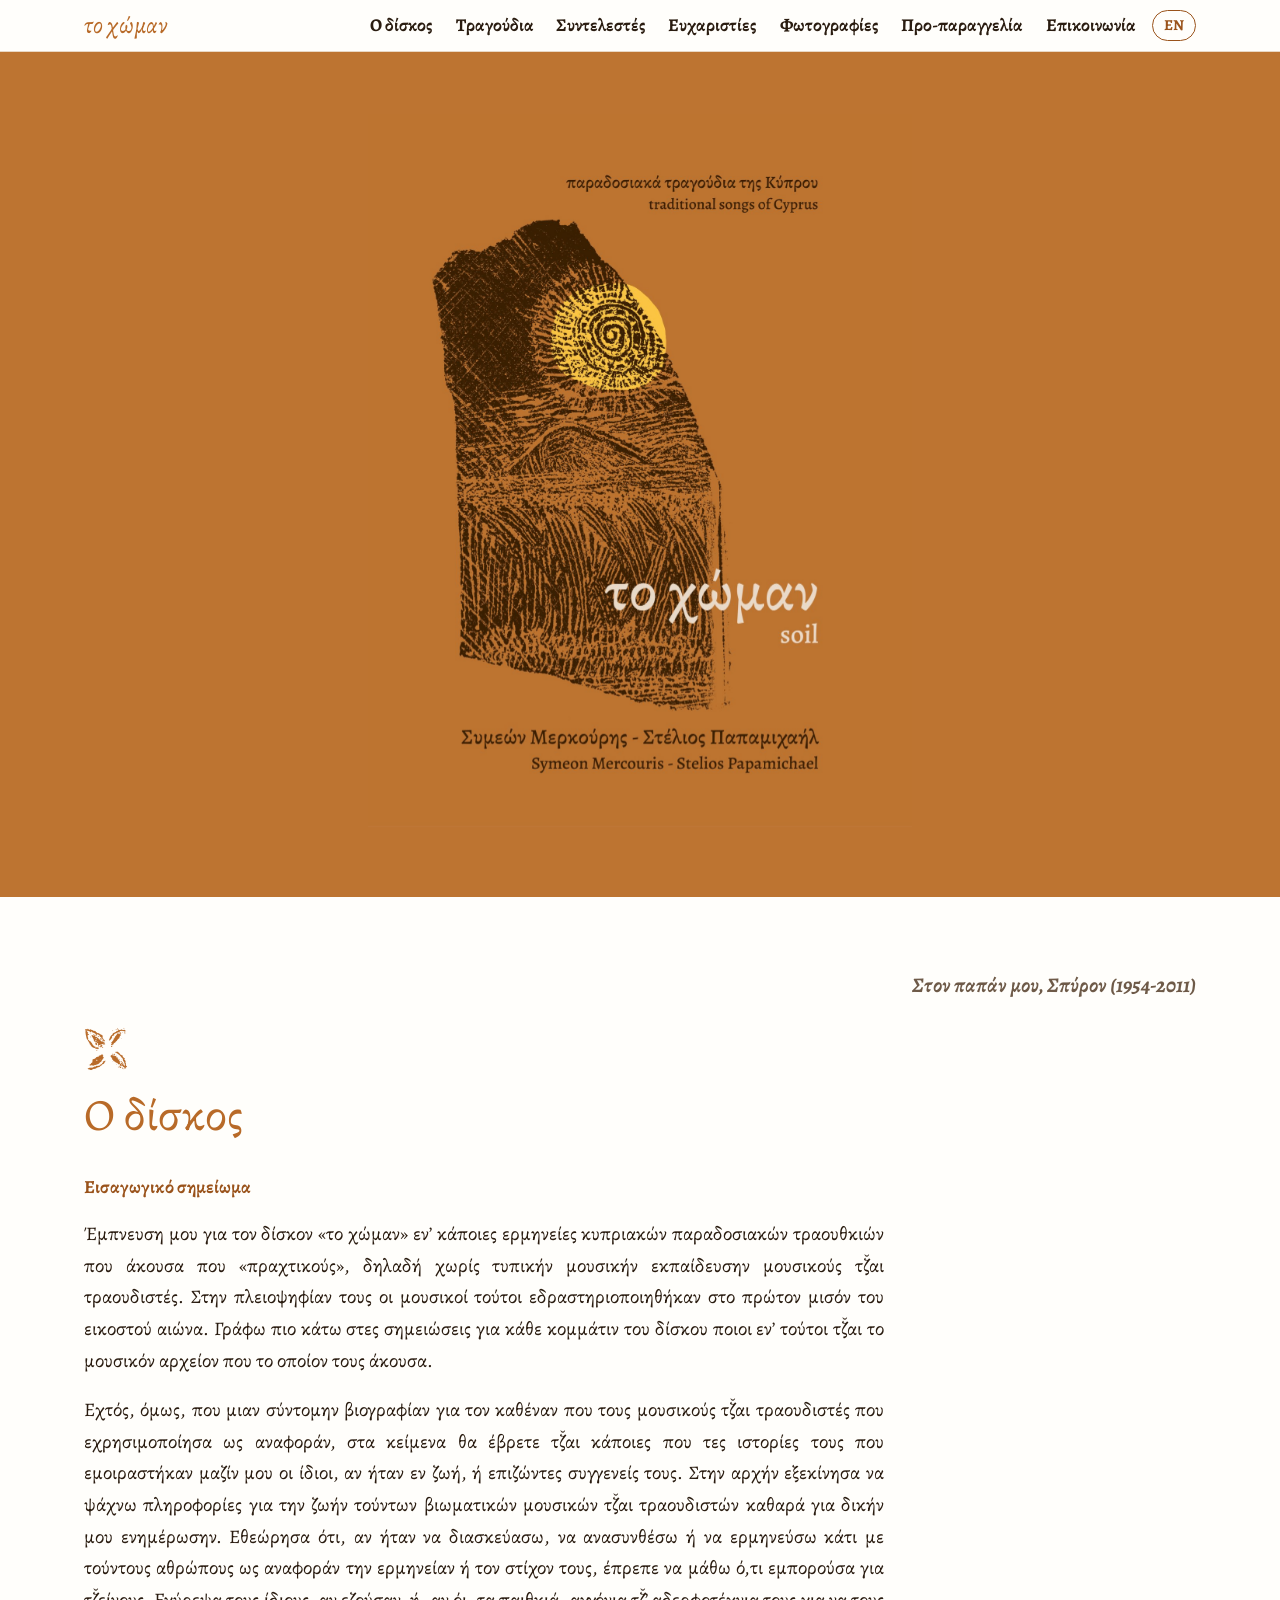
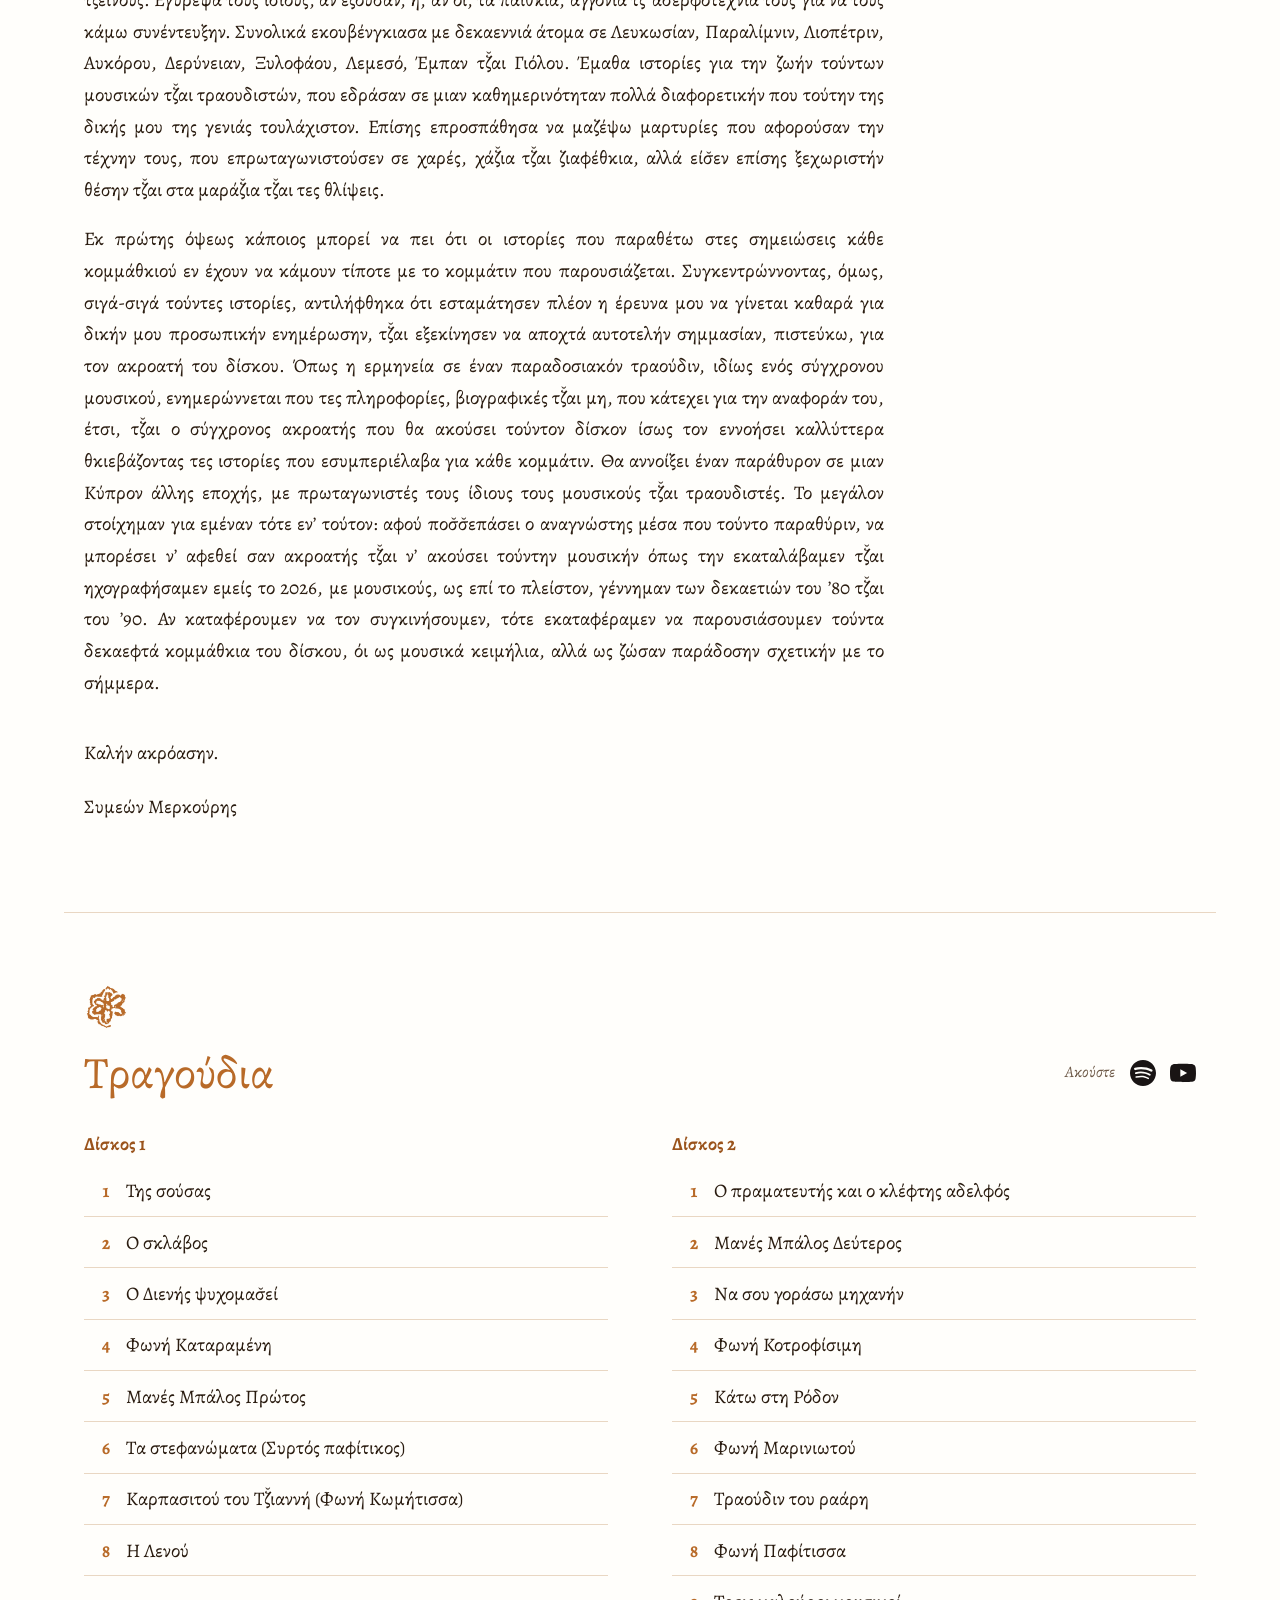
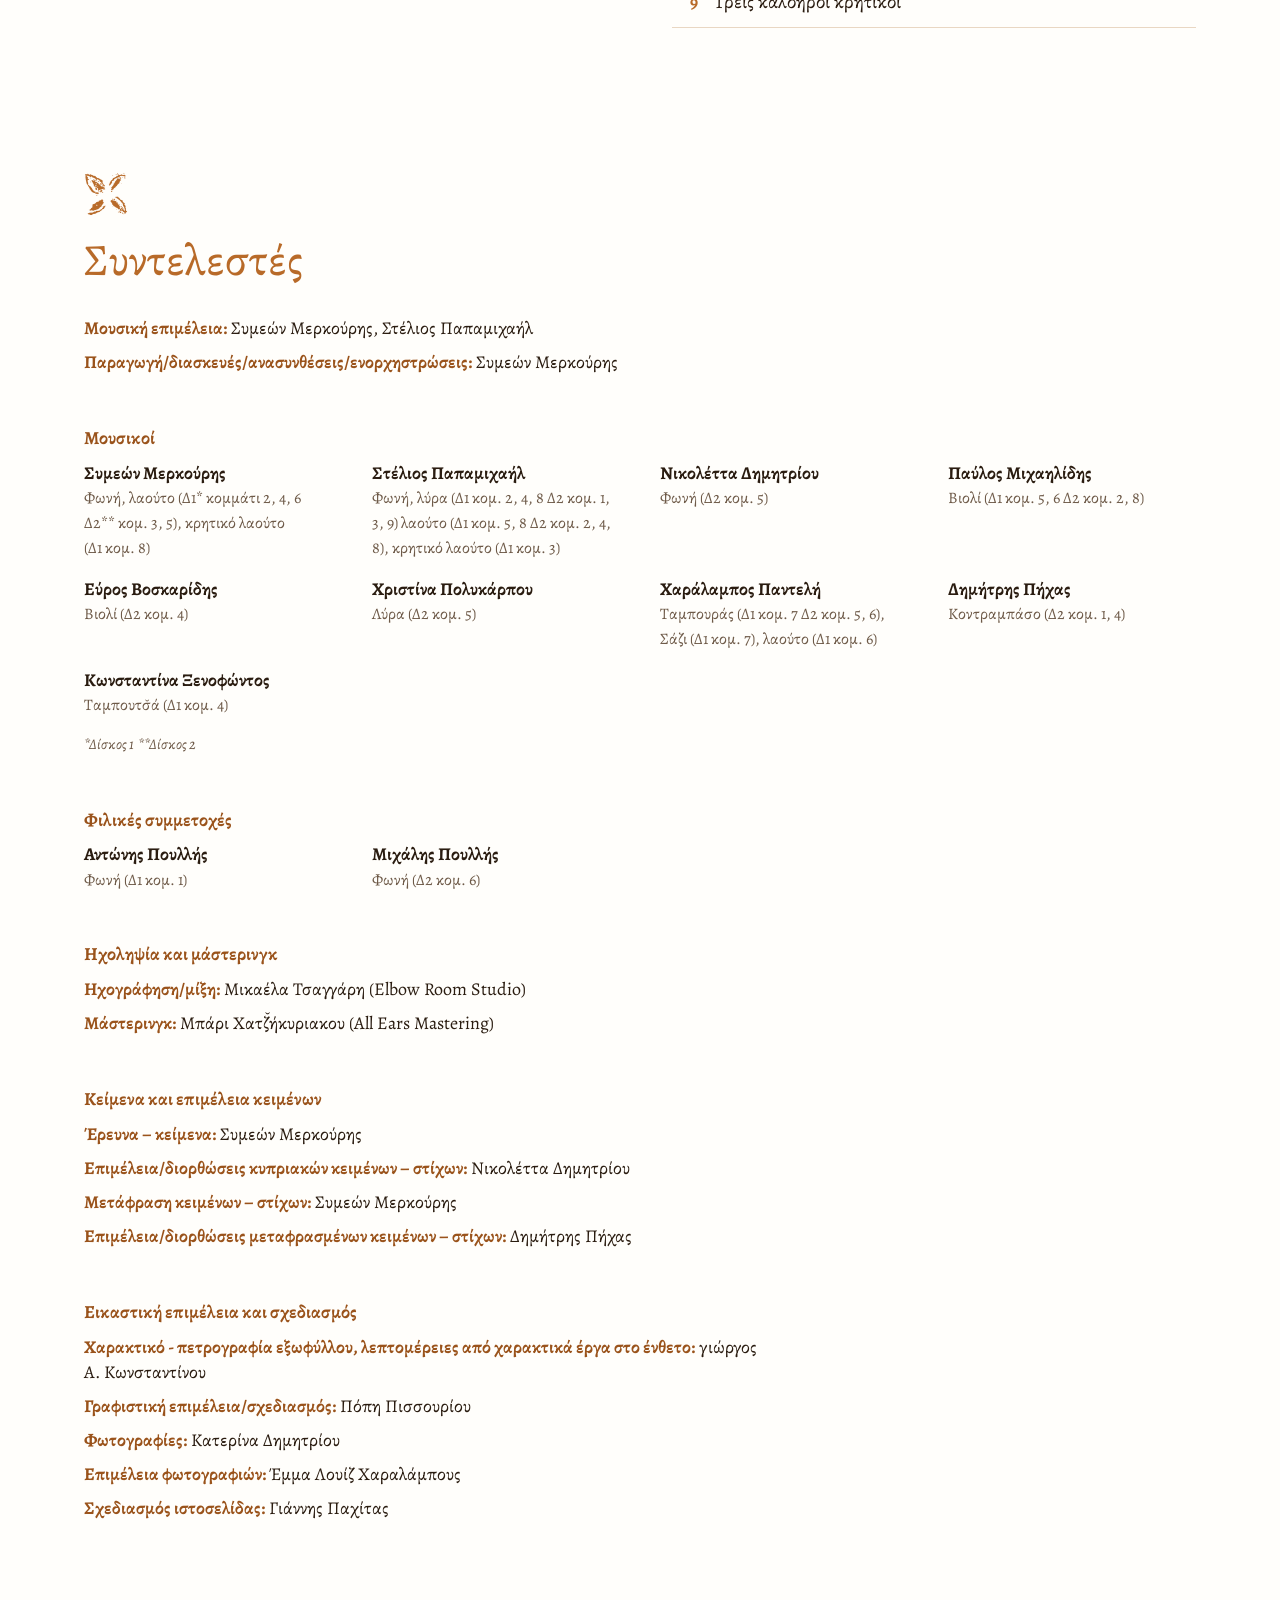
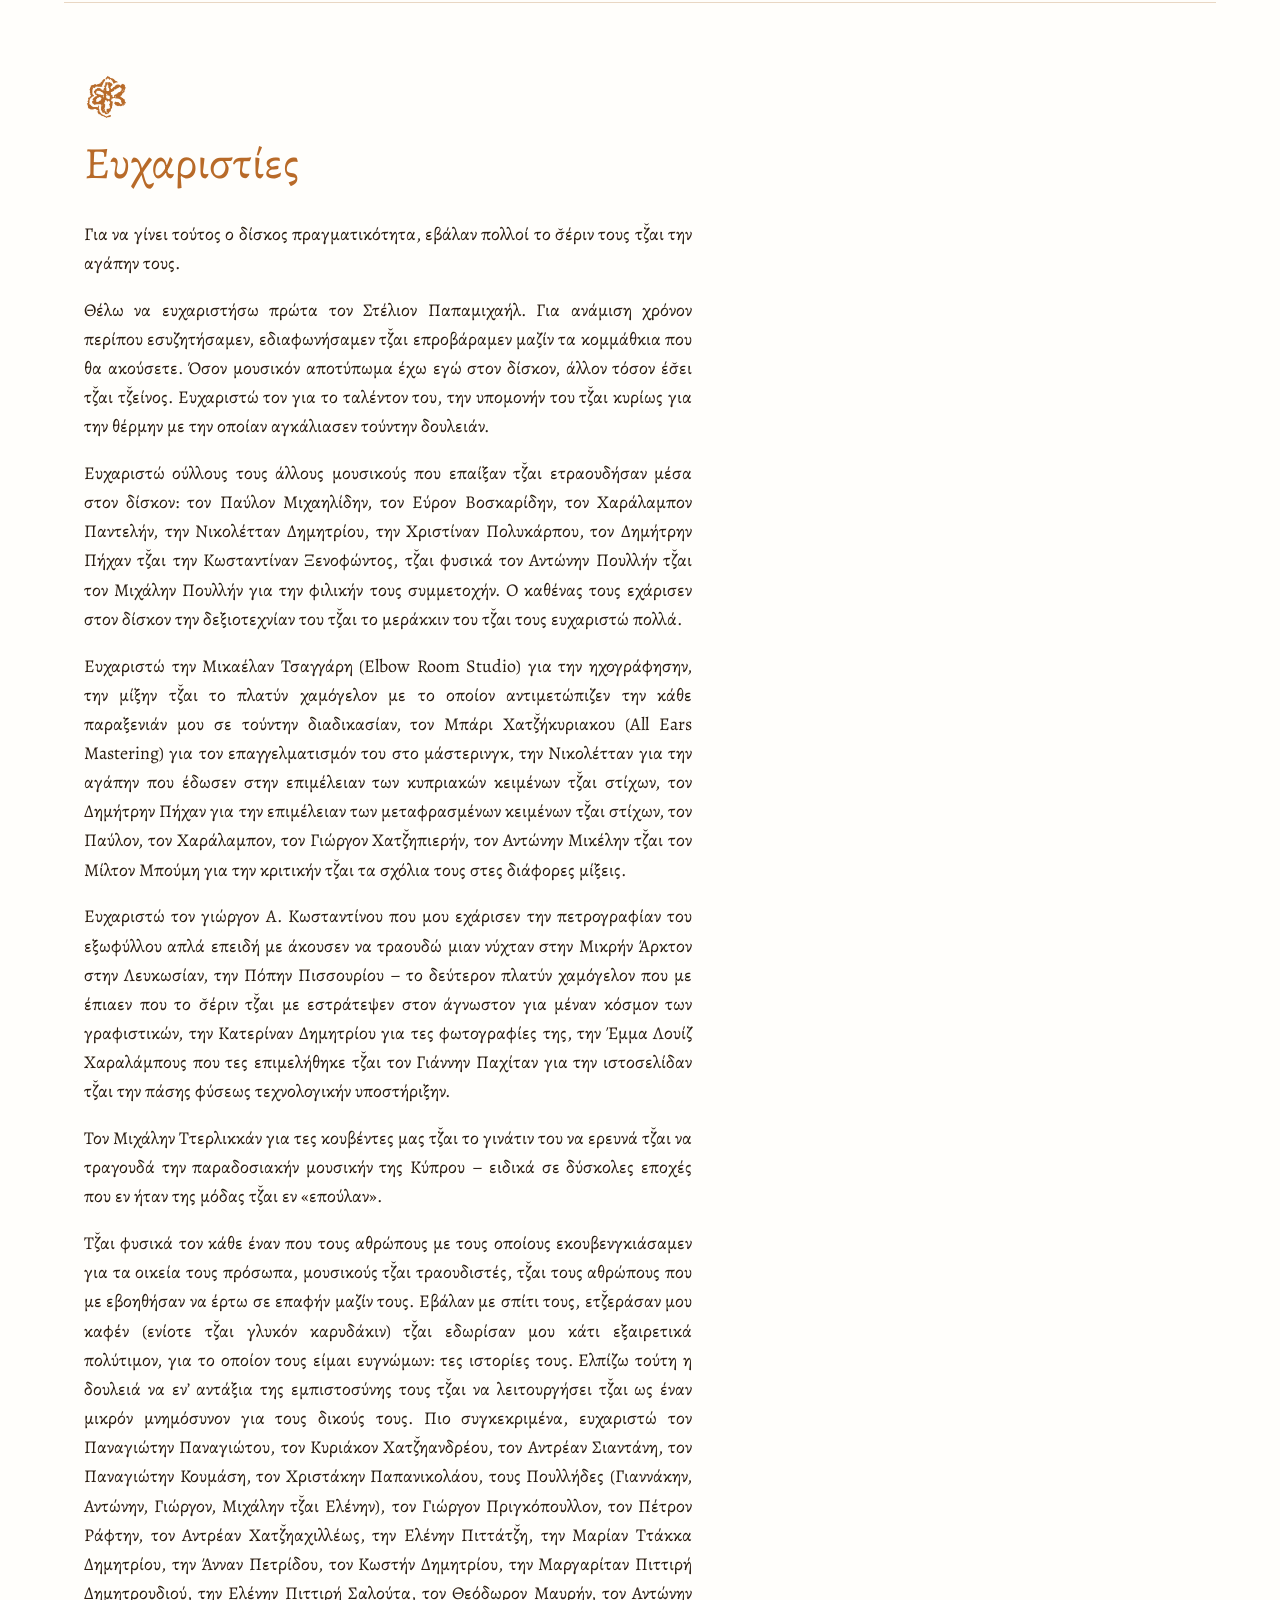
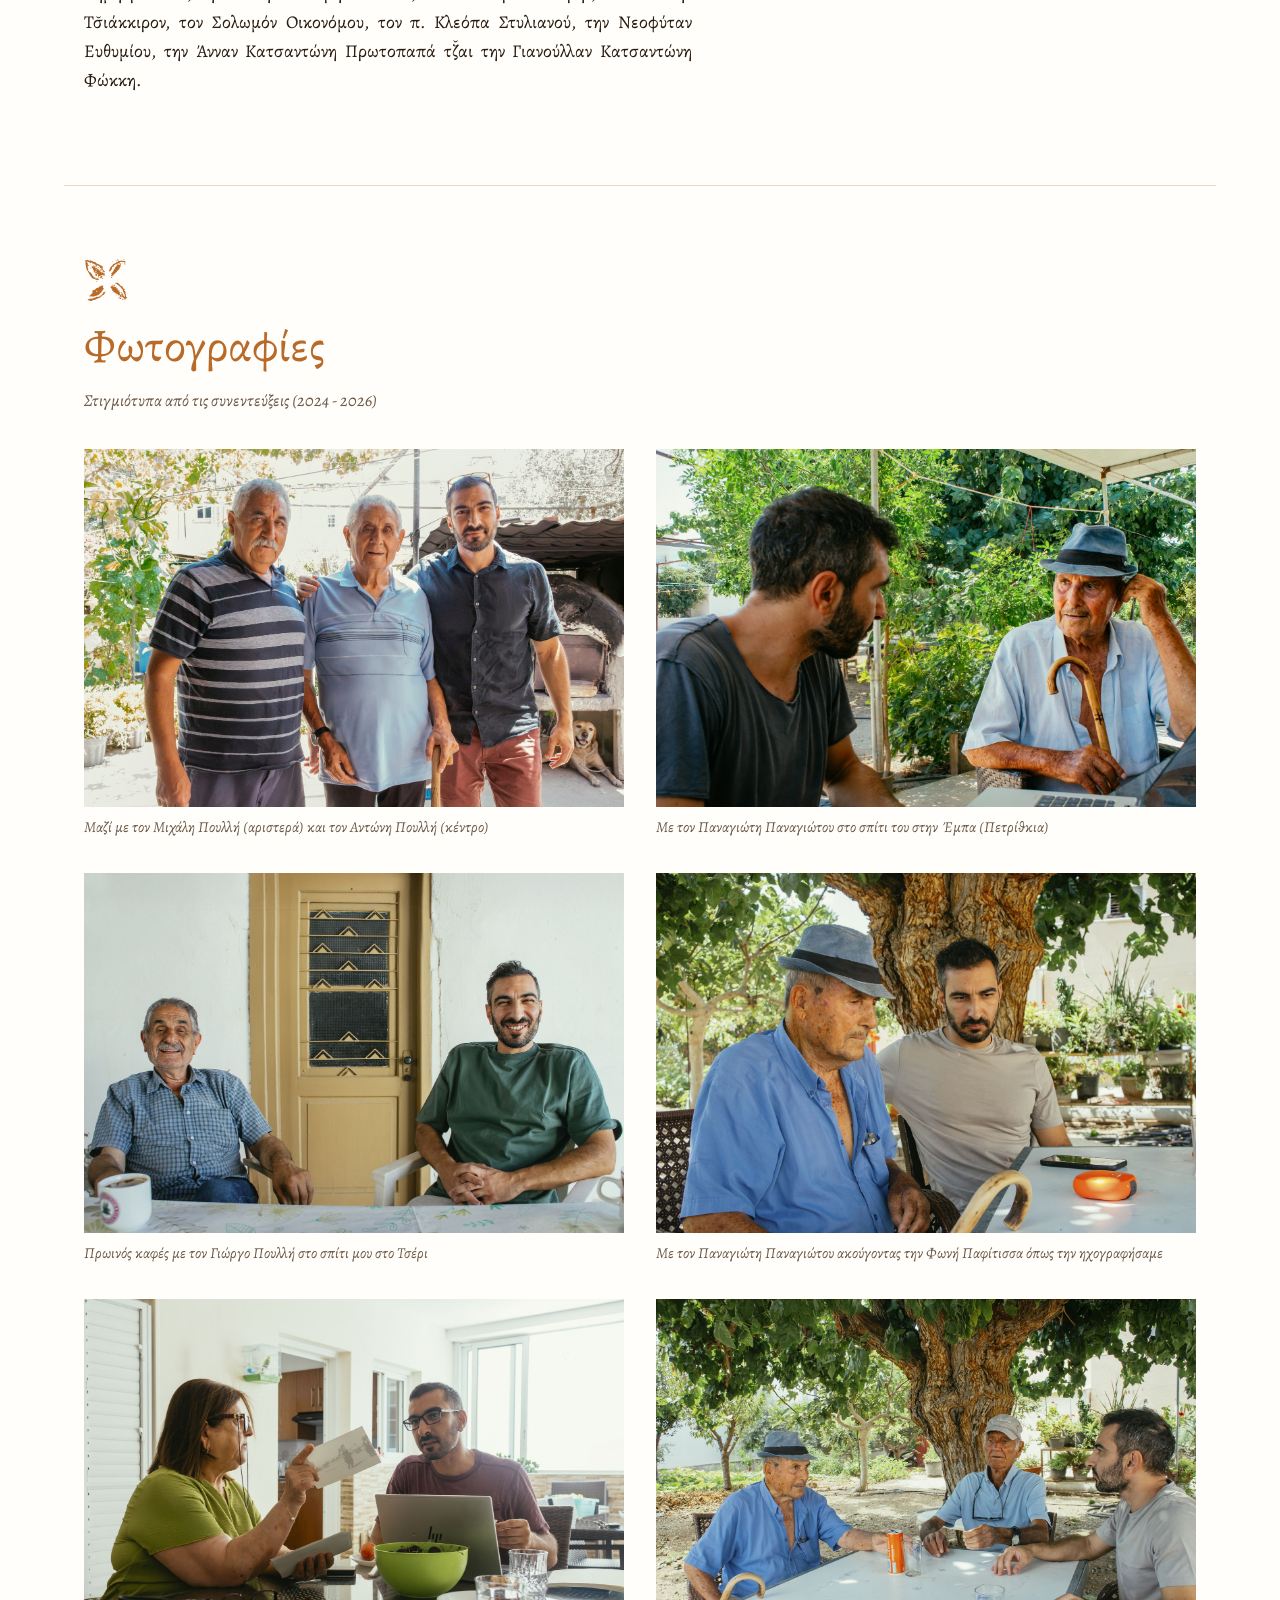
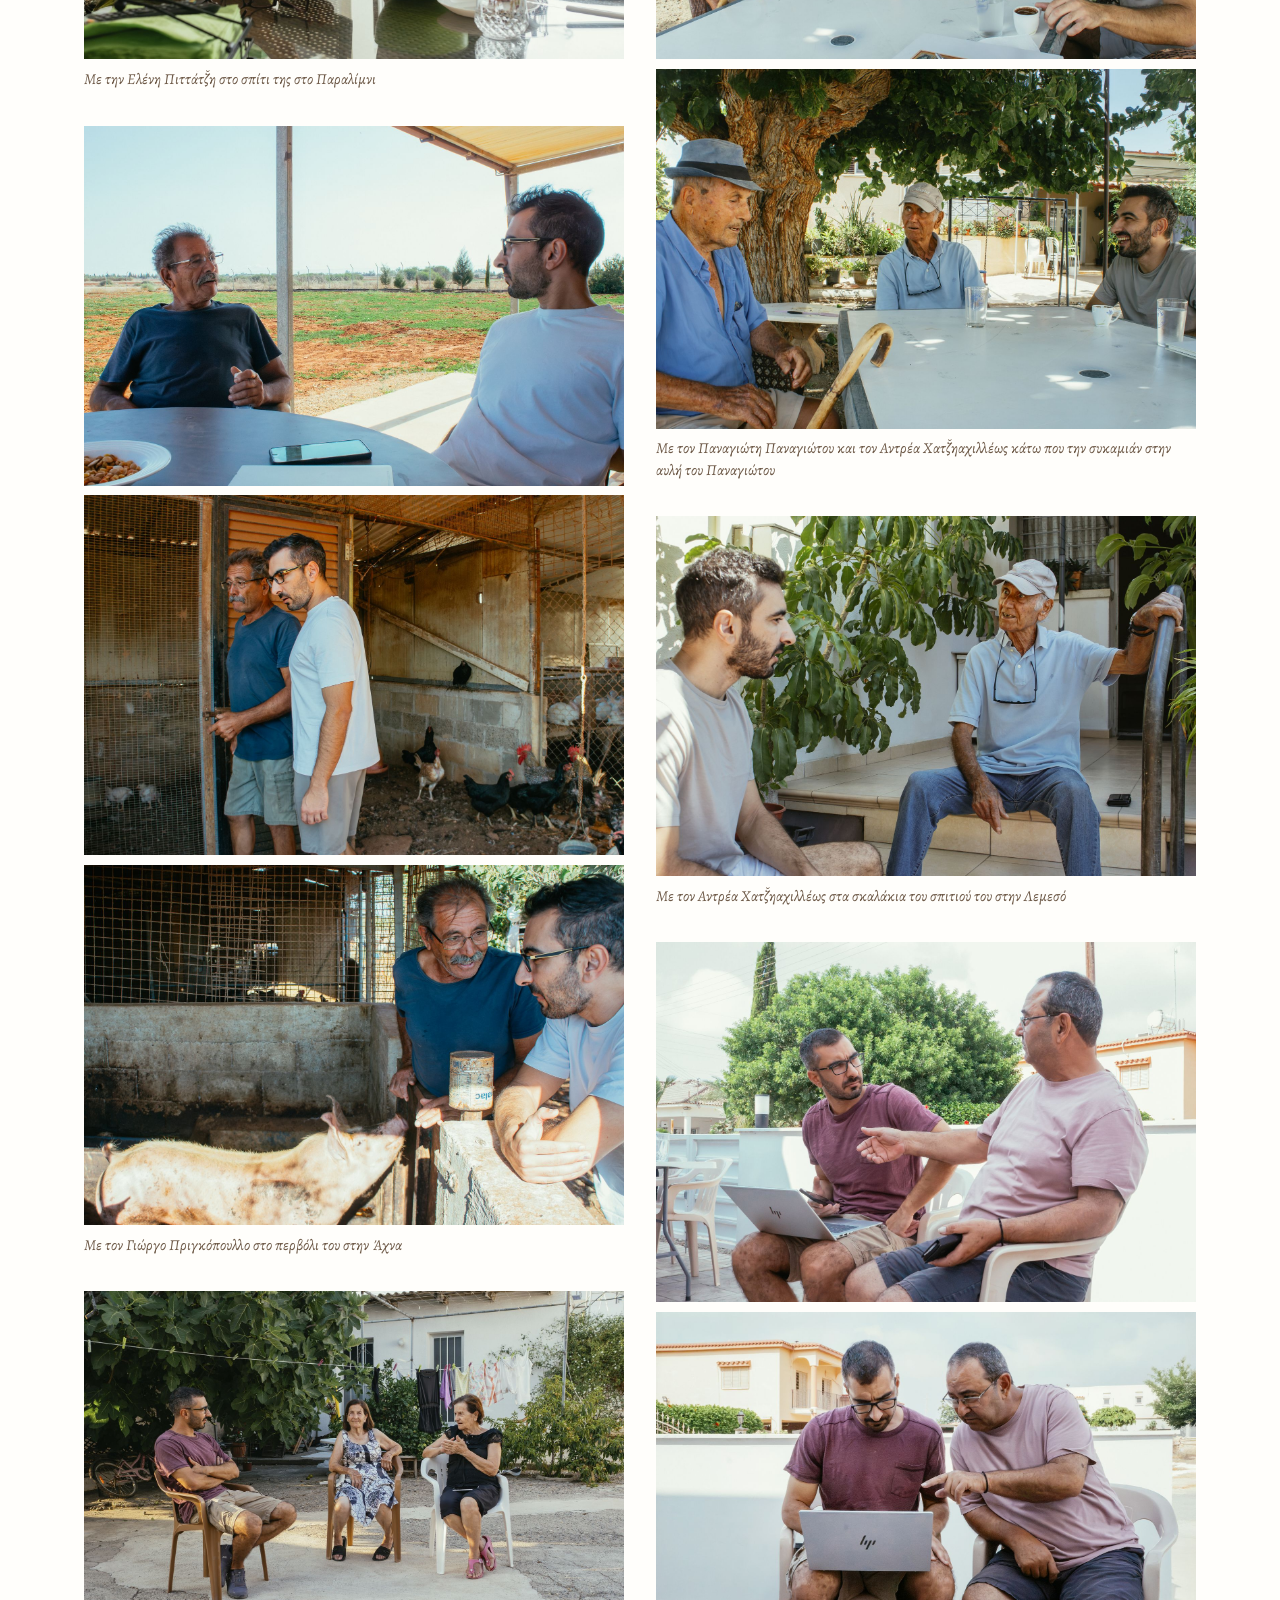
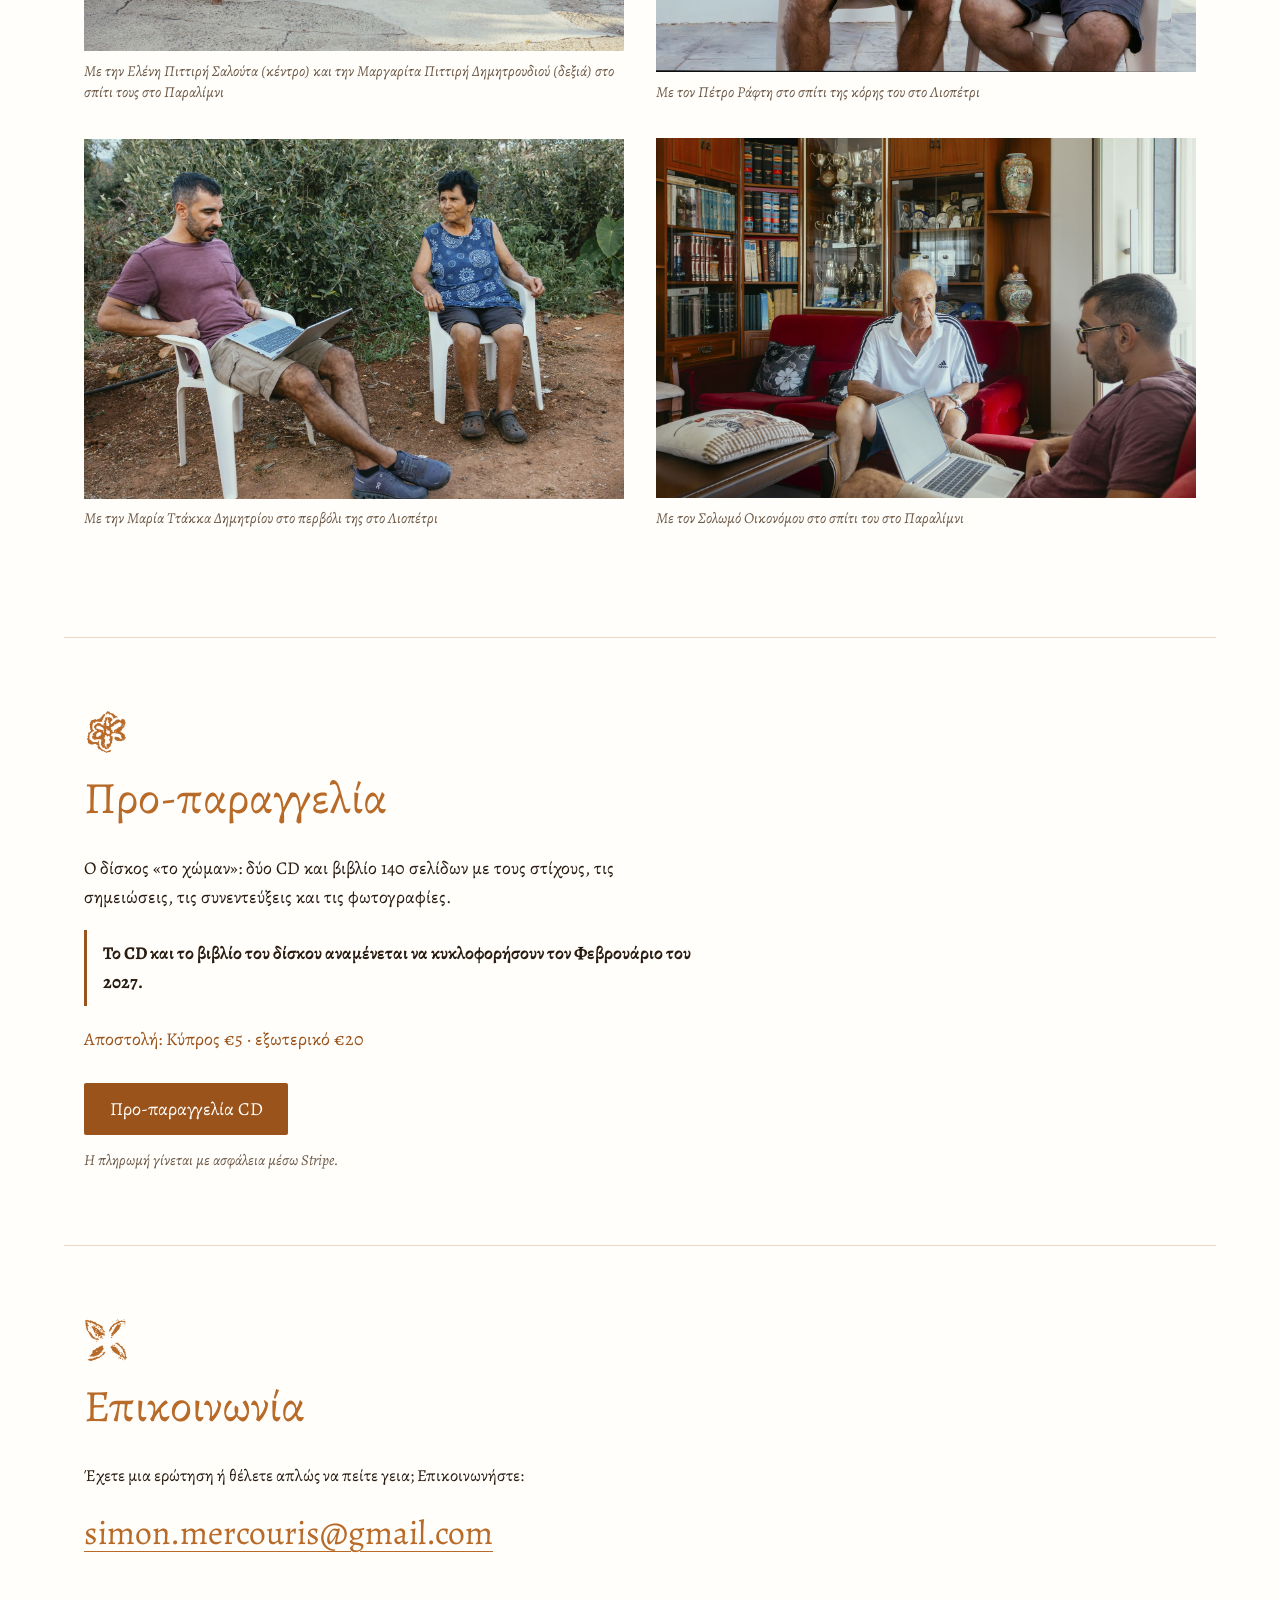
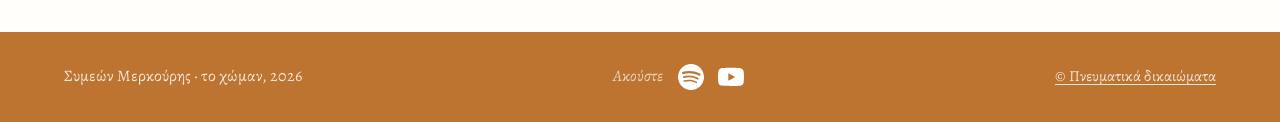
==== commit 4fa66831: "full album release, remove single gating Co-Authored-By: Claude Opus 5.5 <noreply@anthropic.com>" ====
--- a/index.html
+++ b/index.html
@@ -81,7 +81,6 @@
 <link rel="apple-touch-icon" href="apple-touch-icon.png">
 <link rel="preload" href="fonts/alegreya-choman-400-normal.woff2" as="font" type="font/woff2" crossorigin>
 <link rel="stylesheet" href="css/style.css">
-<script src="js/release.js"></script>
 <script>
   // Set the language before first paint, so the page doesn't flash in the wrong one.
   (function(){
@@ -100,9 +99,9 @@
     <nav class="nav" id="nav" aria-label="Main">
       <a href="#album"><span lang="el">Ο δίσκος</span><span lang="en">The album</span></a>
       <a href="#songs"><span lang="el">Τραγούδια</span><span lang="en">Songs</span></a>
-      <a href="#contributors" data-full><span lang="el">Συντελεστές</span><span lang="en">Contributors</span></a>
-      <a href="#thanks" data-full><span lang="el">Ευχαριστίες</span><span lang="en">Acknowledgements</span></a>
-      <a href="#photos" data-full><span lang="el">Φωτογραφίες</span><span lang="en">Photos</span></a>
+      <a href="#contributors"><span lang="el">Συντελεστές</span><span lang="en">Contributors</span></a>
+      <a href="#thanks"><span lang="el">Ευχαριστίες</span><span lang="en">Acknowledgements</span></a>
+      <a href="#photos"><span lang="el">Φωτογραφίες</span><span lang="en">Photos</span></a>
       <a href="#buy"><span lang="el">Προ-παραγγελία</span><span lang="en">Pre-order</span></a>
       <a href="#contact"><span lang="el">Επικοινωνία</span><span lang="en">Contact</span></a>
     </nav>
@@ -152,14 +151,13 @@
         <div class="listen"><span class="listen-label"><span lang="el">Ακούστε</span><span lang="en">Listen</span></span><a class="listen-link" data-listen="spotify" aria-label="Spotify" title="Spotify"><svg viewBox="0 0 24 24" width="26" height="26" aria-hidden="true" focusable="false"><path fill="currentColor" d="M12 0C5.4 0 0 5.4 0 12s5.4 12 12 12 12-5.4 12-12S18.66 0 12 0zm5.521 17.34c-.24.359-.66.48-1.021.24-2.82-1.74-6.36-2.101-10.561-1.141-.418.122-.779-.179-.899-.539-.12-.421.18-.78.54-.9 4.56-1.021 8.52-.6 11.64 1.32.42.18.479.659.301 1.02zm1.44-3.3c-.301.42-.841.6-1.262.3-3.239-1.98-8.159-2.58-11.939-1.38-.479.12-1.02-.12-1.14-.6-.12-.48.12-1.021.6-1.141C9.6 9.9 15 10.561 18.72 12.84c.361.181.54.78.241 1.2zm.12-3.36C15.24 8.4 8.82 8.16 5.16 9.301c-.6.179-1.2-.181-1.38-.721-.18-.601.18-1.2.72-1.381 4.26-1.26 11.28-1.02 15.721 1.621.539.3.719 1.02.419 1.56-.299.421-1.02.599-1.559.3z"/></svg></a><a class="listen-link" data-listen="youtube" aria-label="YouTube" title="YouTube"><svg viewBox="0 0 24 24" width="26" height="26" aria-hidden="true" focusable="false"><path fill="currentColor" d="M23.498 6.186a3.016 3.016 0 0 0-2.122-2.136C19.505 3.545 12 3.545 12 3.545s-7.505 0-9.377.505A3.017 3.017 0 0 0 .502 6.186C0 8.07 0 12 0 12s0 3.93.502 5.814a3.016 3.016 0 0 0 2.122 2.136c1.871.505 9.376.505 9.376.505s7.505 0 9.377-.505a3.015 3.015 0 0 0 2.122-2.136C24 15.93 24 12 24 12s0-3.93-.502-5.814zM9.545 15.568V8.432L15.818 12l-6.273 3.568z"/></svg></a></div>
       </div>
       <div class="discs" id="song-index"></div>
-      <p class="soon"><span lang="el">Όλα τα τραγούδια του διπλού δίσκου και το ολοκληρωμένο ένθετο με τους στίχους, σημειώσεις και συνεντεύξεις για κάθε τραγούδι θα κυκλοφορήσουν ψηφιακά στις 27 Νοεμβρίου 2026.</span><span lang="en">All the songs of the double album and the complete booklet, with the lyrics, notes and interviews for each song, will be released digitally on 27 November 2026.</span></p>
     </section>
   </div>
 
   <div id="tracks"></div>
 
   <div class="page">
-    <section class="sec credits-sec" id="contributors" data-full>
+    <section class="sec credits-sec" id="contributors">
       <span class="orn a" aria-hidden="true"></span>
       <h2><span lang="el">Συντελεστές</span><span lang="en">Contributors</span></h2>
       <div lang="el">
@@ -192,7 +190,7 @@
       </div>
     </section>
 
-    <section class="sec thanks" id="thanks" data-full>
+    <section class="sec thanks" id="thanks">
       <span class="orn b" aria-hidden="true"></span>
       <h2><span lang="el">Ευχαριστίες</span><span lang="en">Acknowledgements</span></h2>
       <div class="prose">
@@ -213,7 +211,7 @@
       </div>
     </section>
 
-    <section class="sec photos" id="photos" data-full>
+    <section class="sec photos" id="photos">
       <span class="orn a" aria-hidden="true"></span>
       <h2><span lang="el">Φωτογραφίες</span><span lang="en">Photos</span></h2>
       <p class="side lead"><span lang="el">Στιγμιότυπα από τις συνεντεύξεις (2024 - 2026)</span><span lang="en">Moments from the interviews (2024 - 2026)</span></p>
--- a/css/style.css
+++ b/css/style.css
@@ -202,15 +202,6 @@
 .pn{text-decoration:none;font-weight:700;color:var(--accent)}
 .pn.prev::before{content:"‹ "} .pn.next{text-align:right} .pn.next::after{content:" ›"}
 
-/* ---------- single releases (js/release.js) ---------- */
-html.partial [data-full]{display:none!important}
-p.soon{display:none}
-/* styled like the release-date note in Pre-order: bold, with an orange rule on the left */
-html.partial p.soon{display:block;margin:2rem 0 0;padding:.55rem 0 .55rem 1rem;border-left:3px solid var(--accent);font-weight:700;color:var(--ink)}
-.pn.soon{font-weight:400;font-style:italic;text-align:right}
-html.partial .buy .orn{--m:url("../images/ornament-leaves.png")}  /* follows Songs, which has the flower */
-html.partial .contact .orn{--m:url("../images/ornament-flower.png")}
-
 /* ---------- contributors ---------- */
 .people{list-style:none;margin:0;padding:0;display:grid;gap:1.1rem 2.5rem;grid-template-columns:repeat(auto-fill,minmax(15rem,1fr))}
 .people li{line-height:1.35}
@@ -223,7 +214,7 @@
 .legend{margin:1rem 0 0;font-size:.92rem;font-style:italic;color:var(--muted)}
 
 /* ---------- thanks ---------- */
-.dedication{font-style:italic;font-size:1.2rem;color:var(--muted);margin:0 0 2.5rem}
+.dedication{font-weight:bold;font-style:italic;text-align:right;font-size:1.3rem;color:var(--muted);margin:0 0 1.5rem}
 
 /* ---------- interview photos ---------- */
 .photos .lead{font-style:italic;color:var(--muted);margin:-1rem 0 2.2rem}
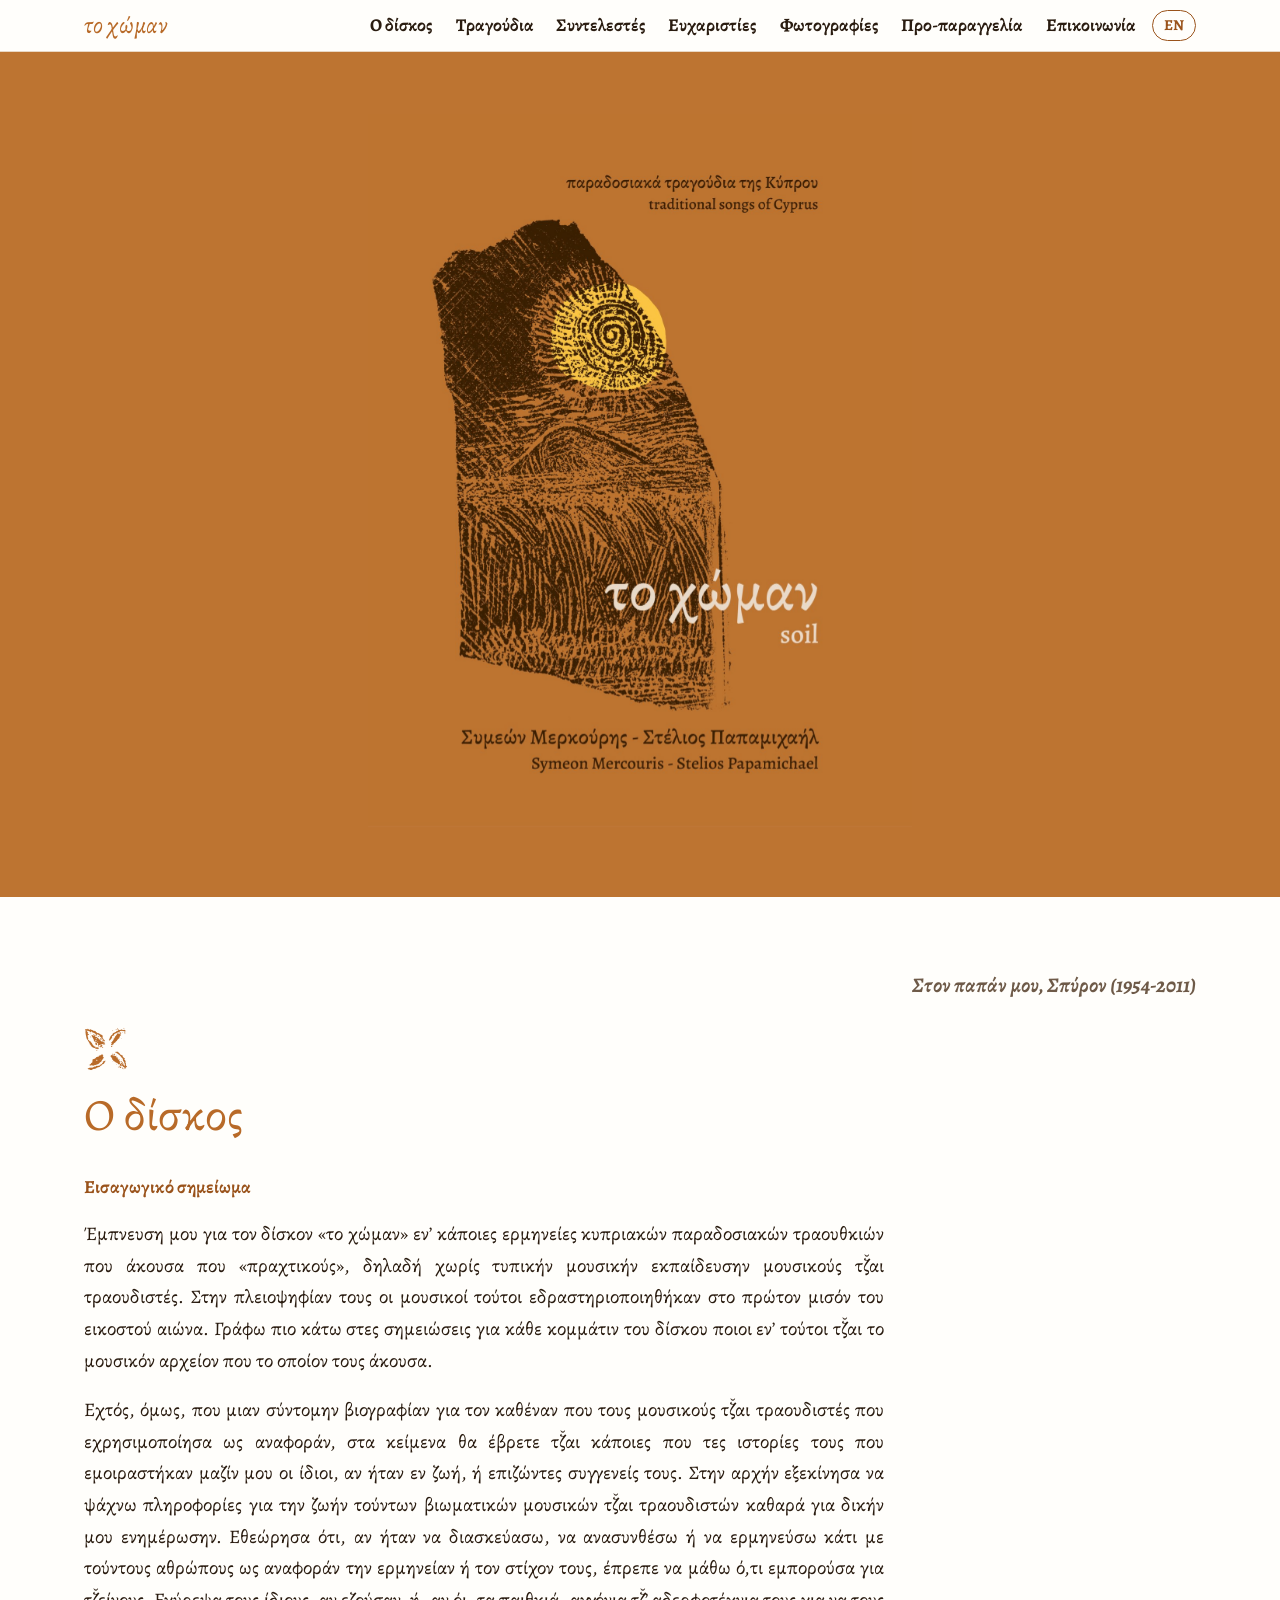
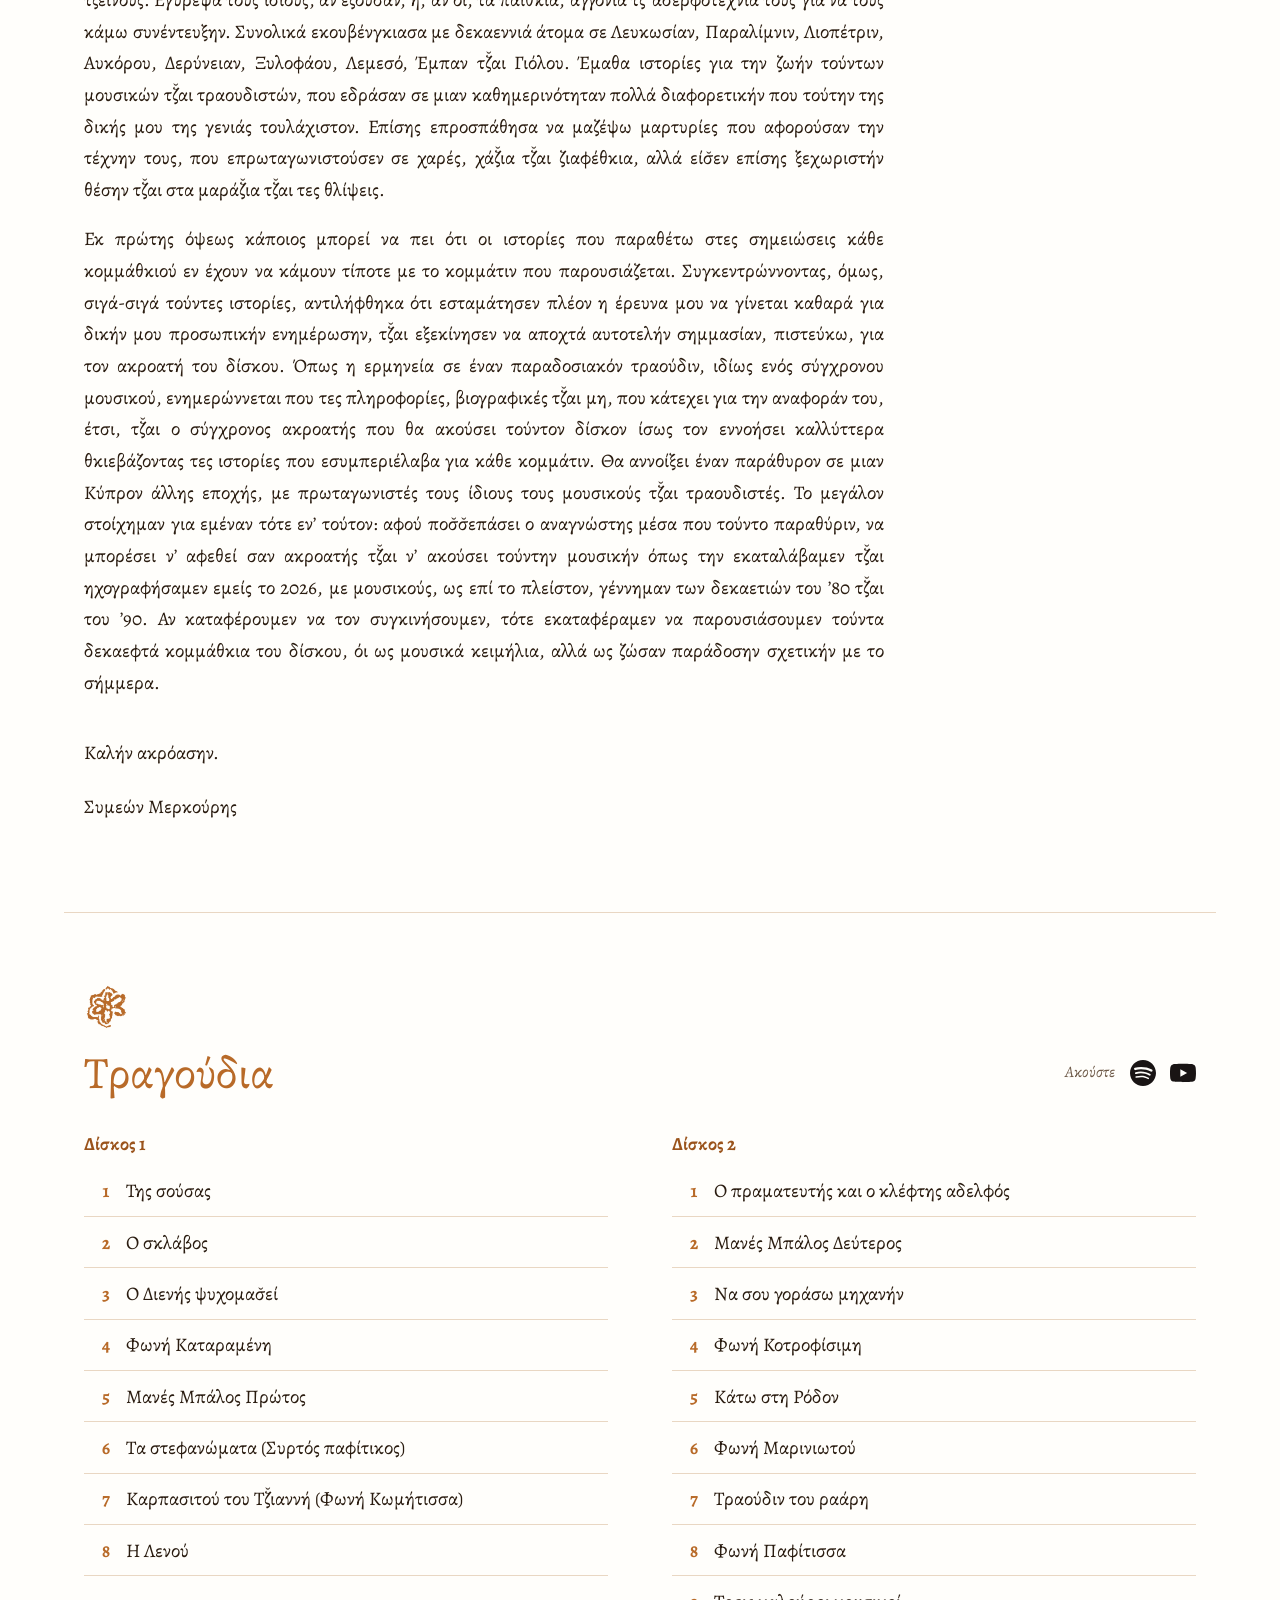
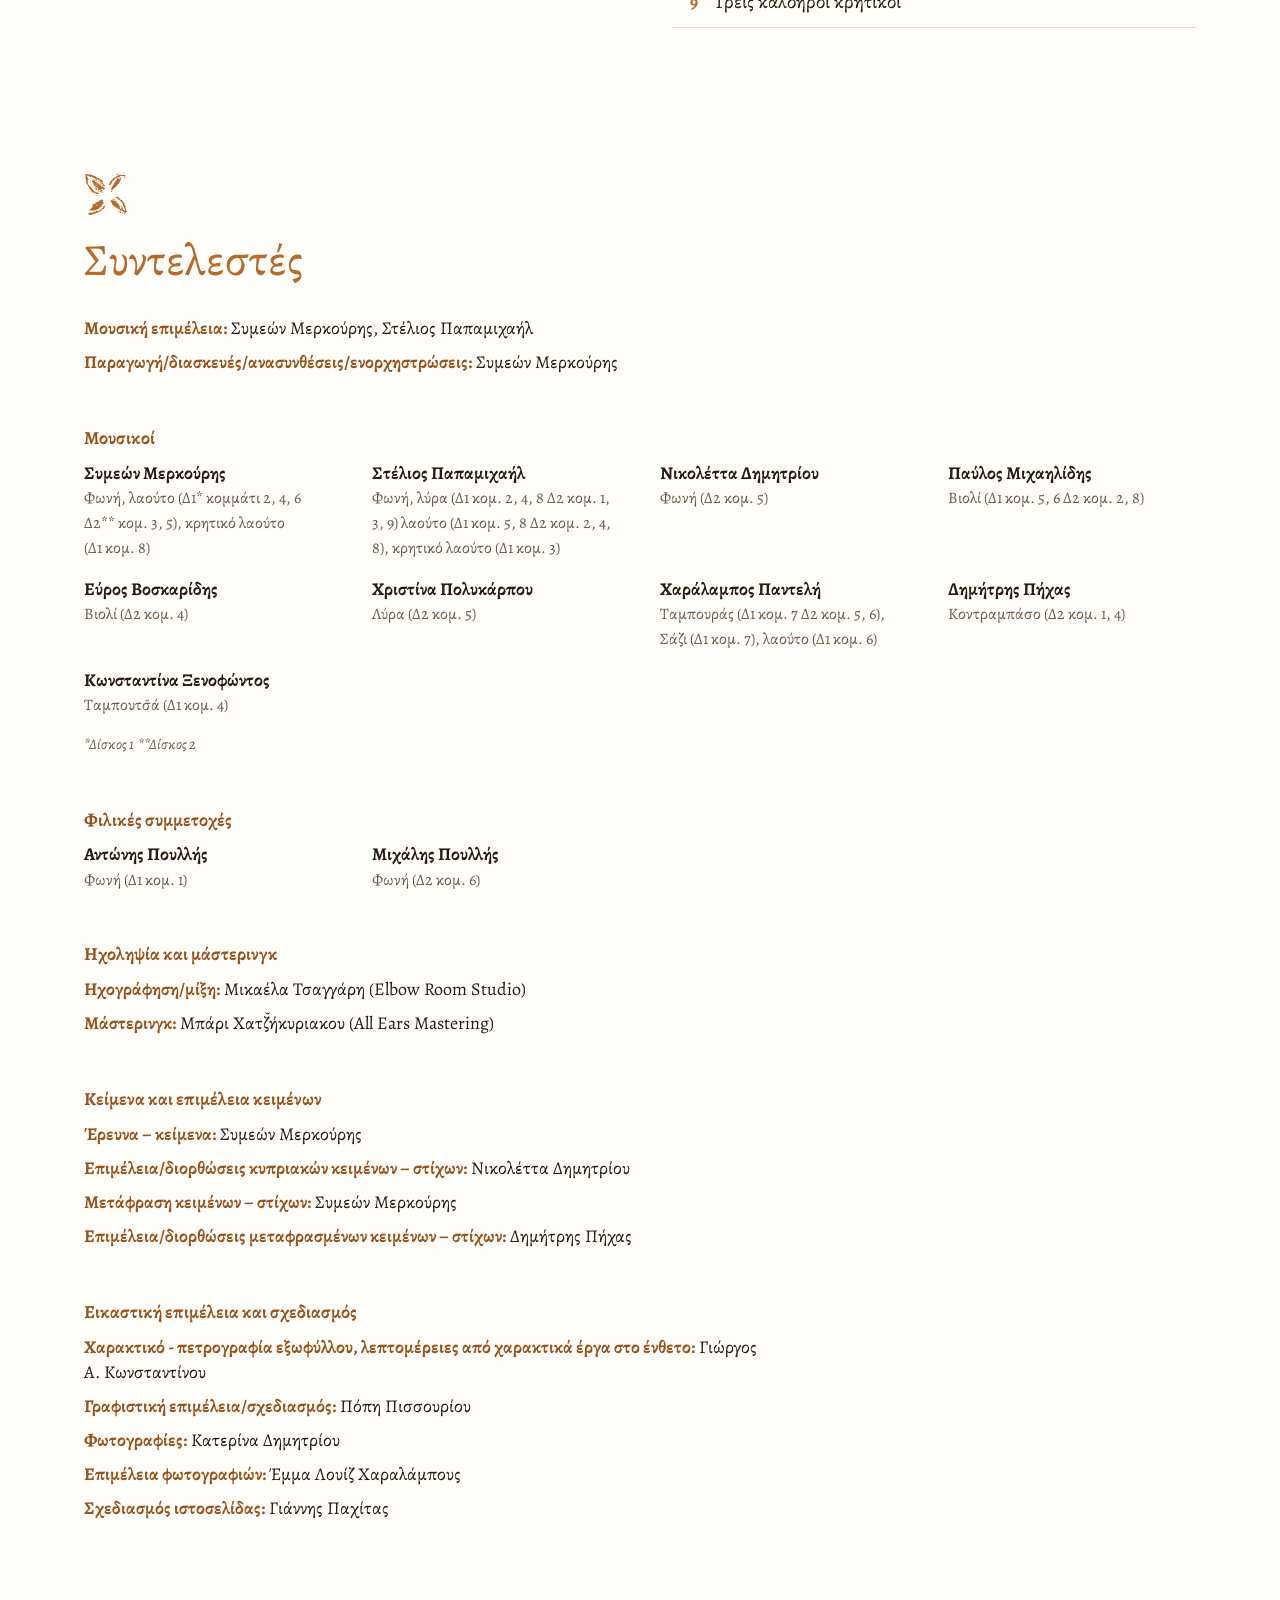
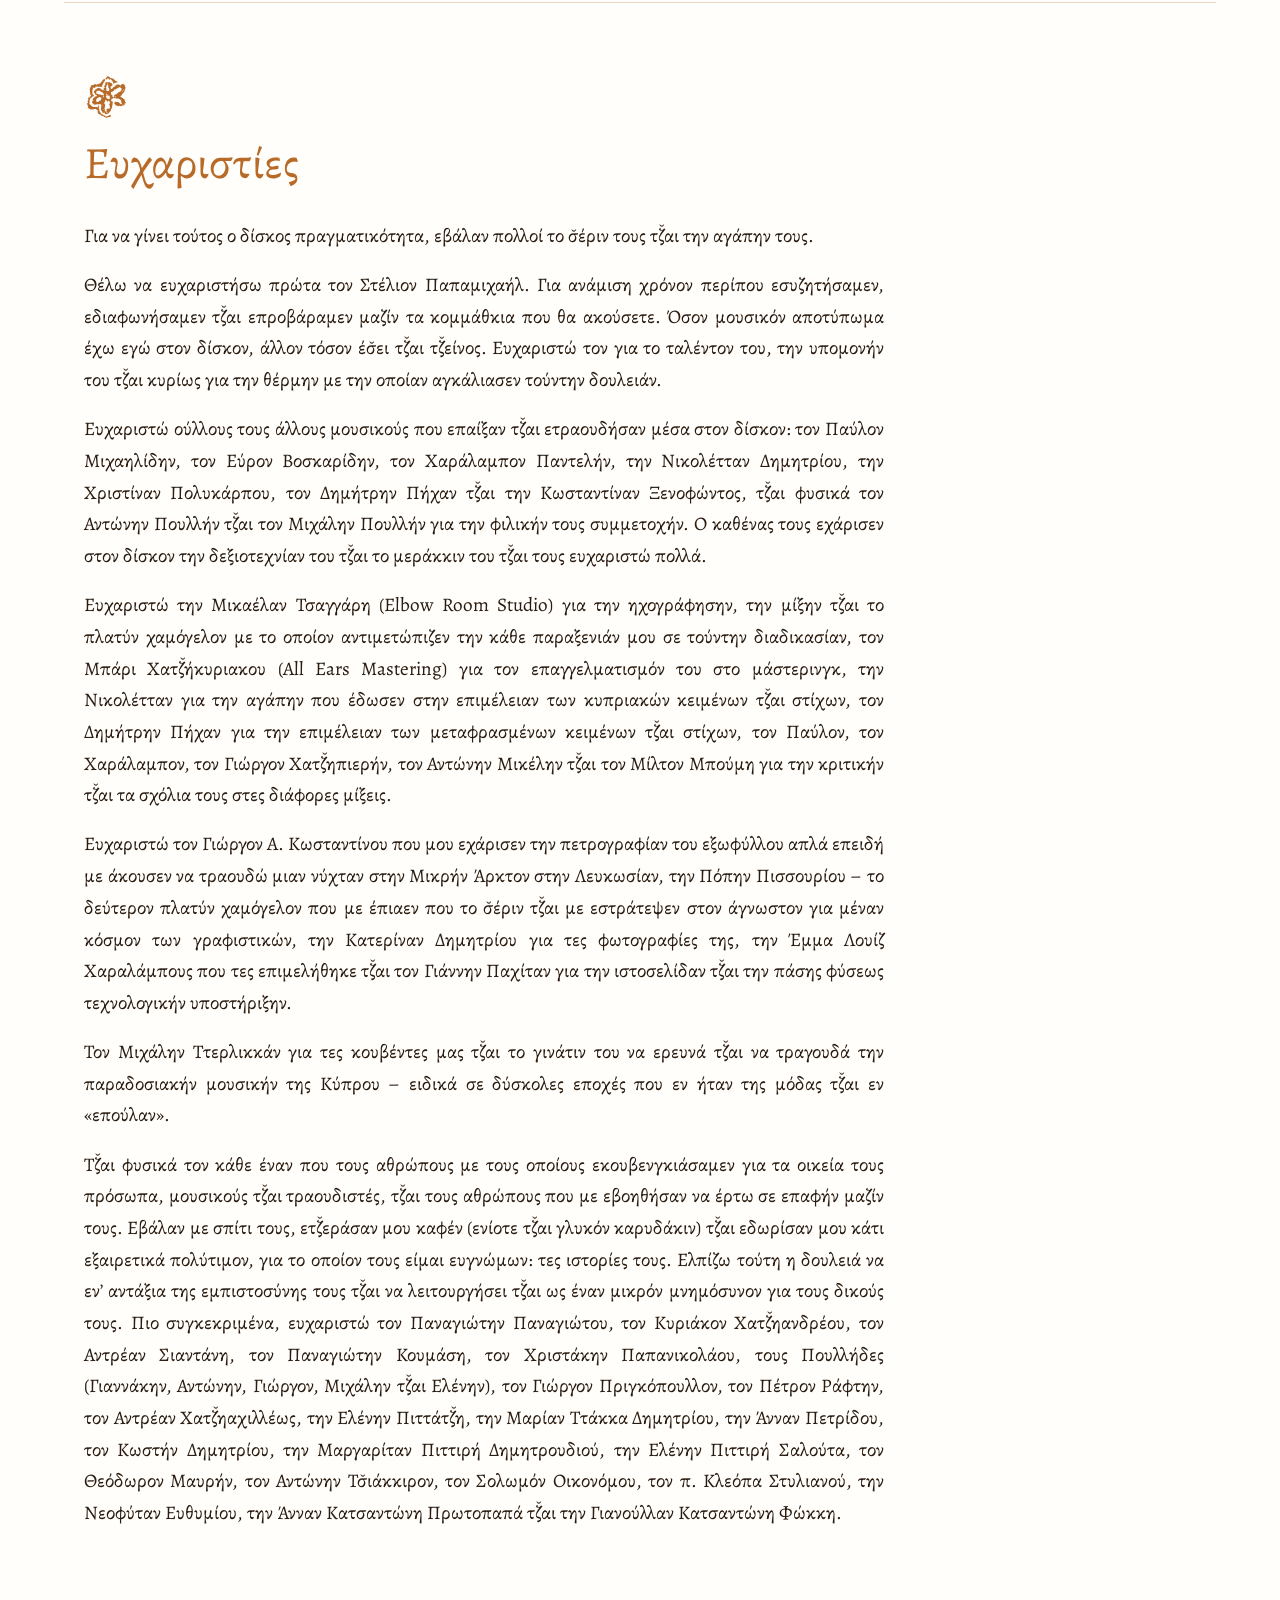
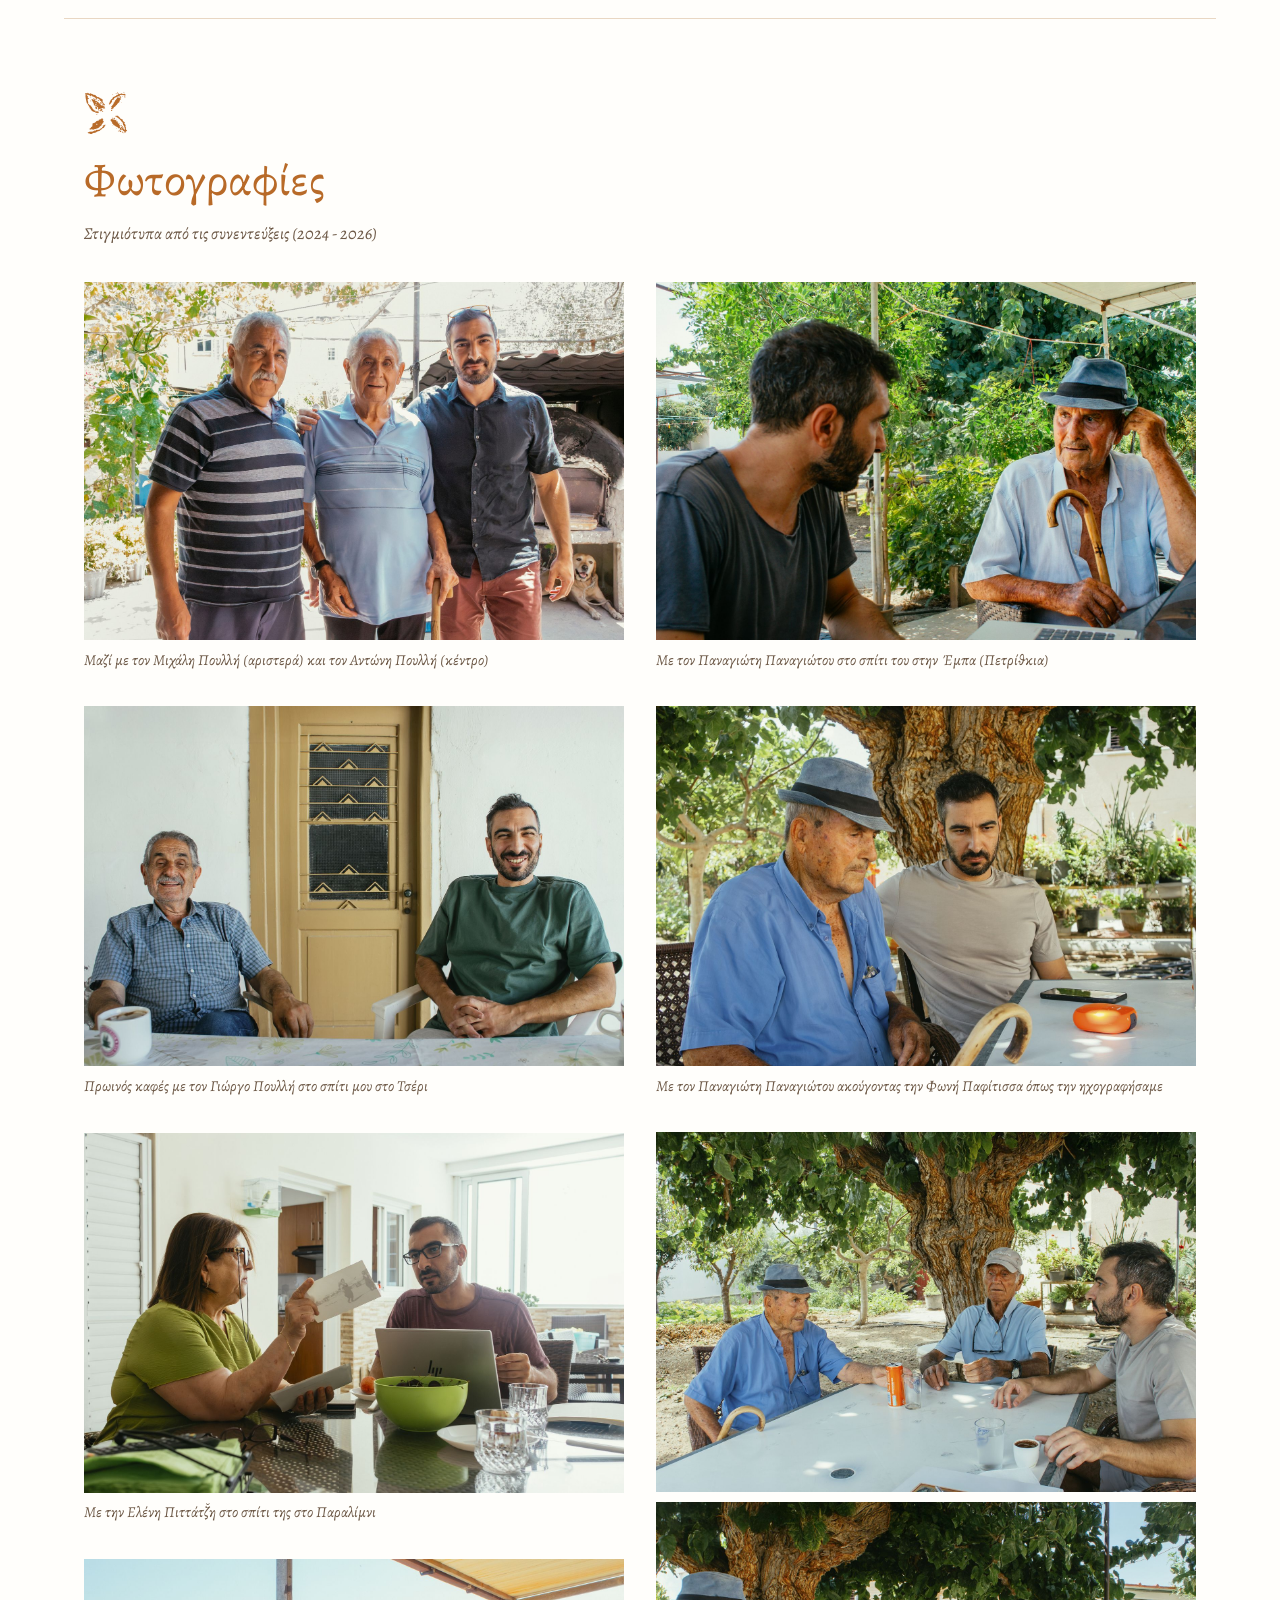
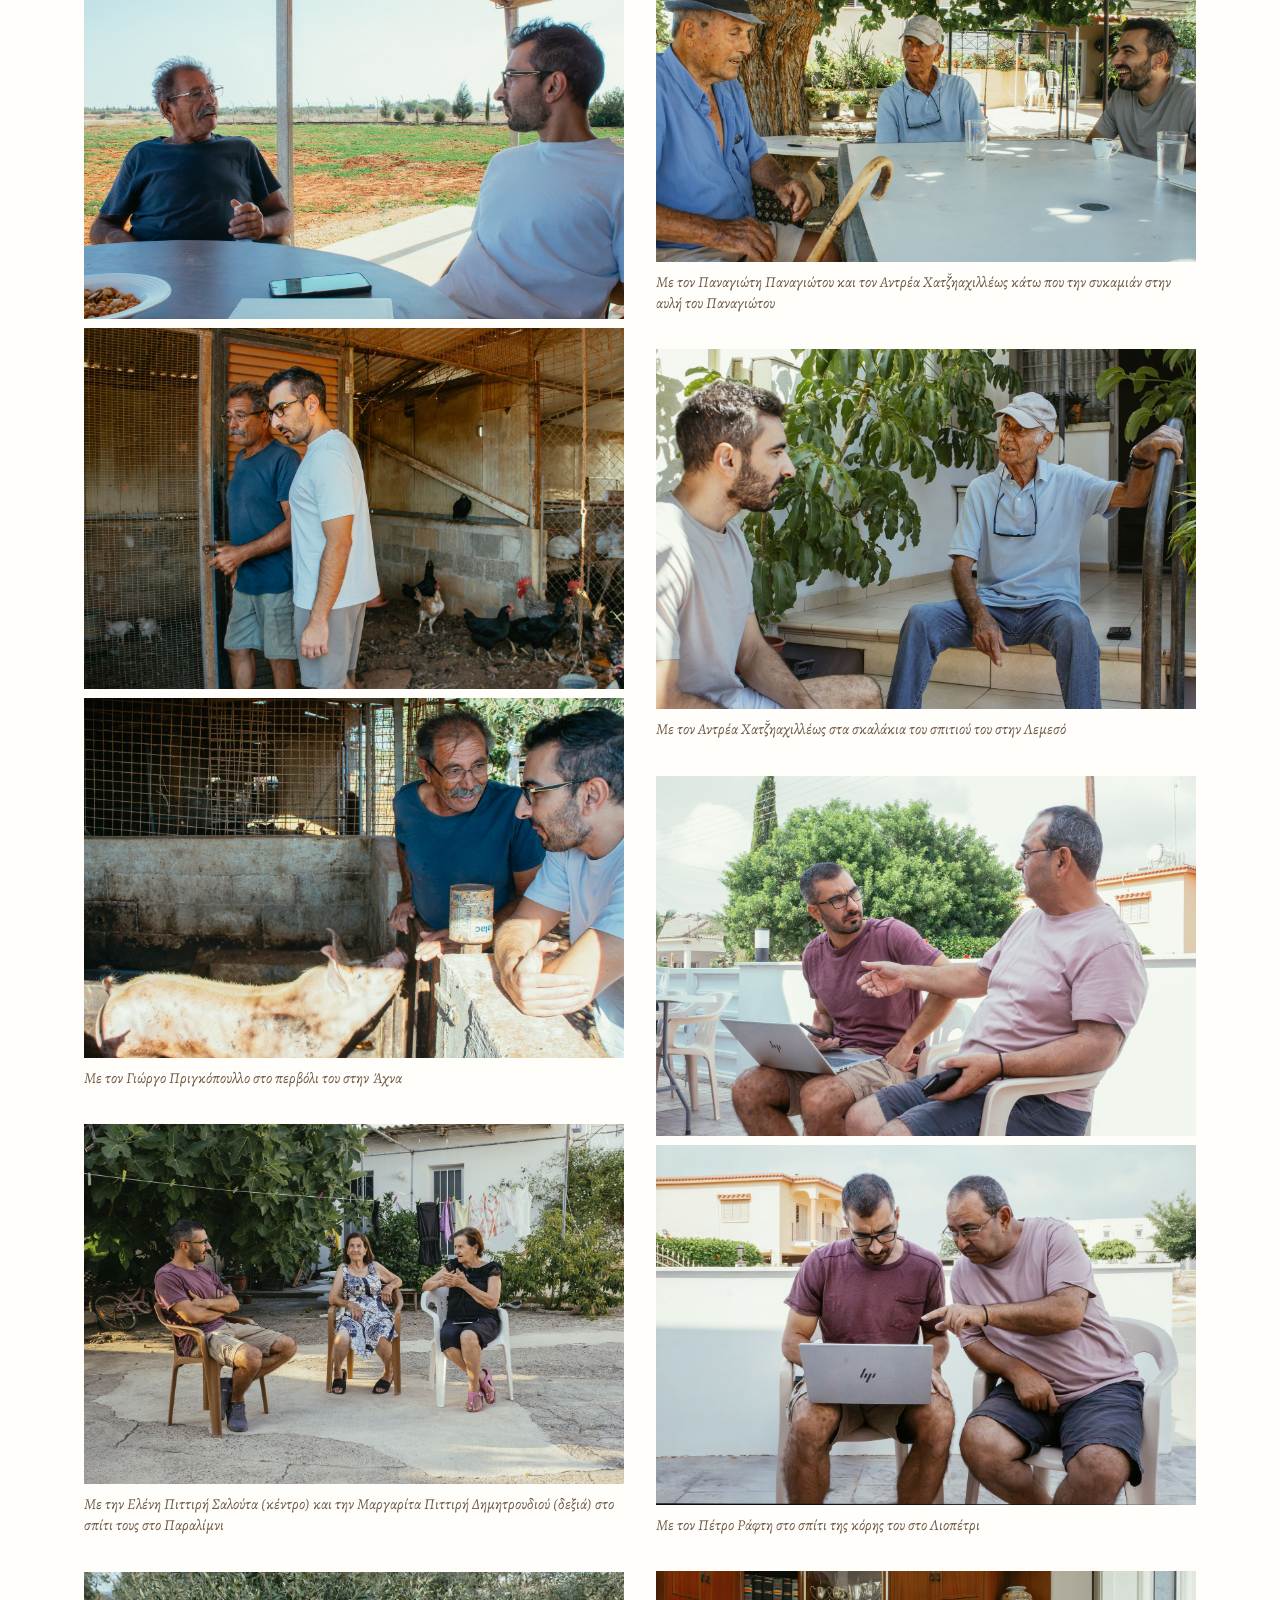
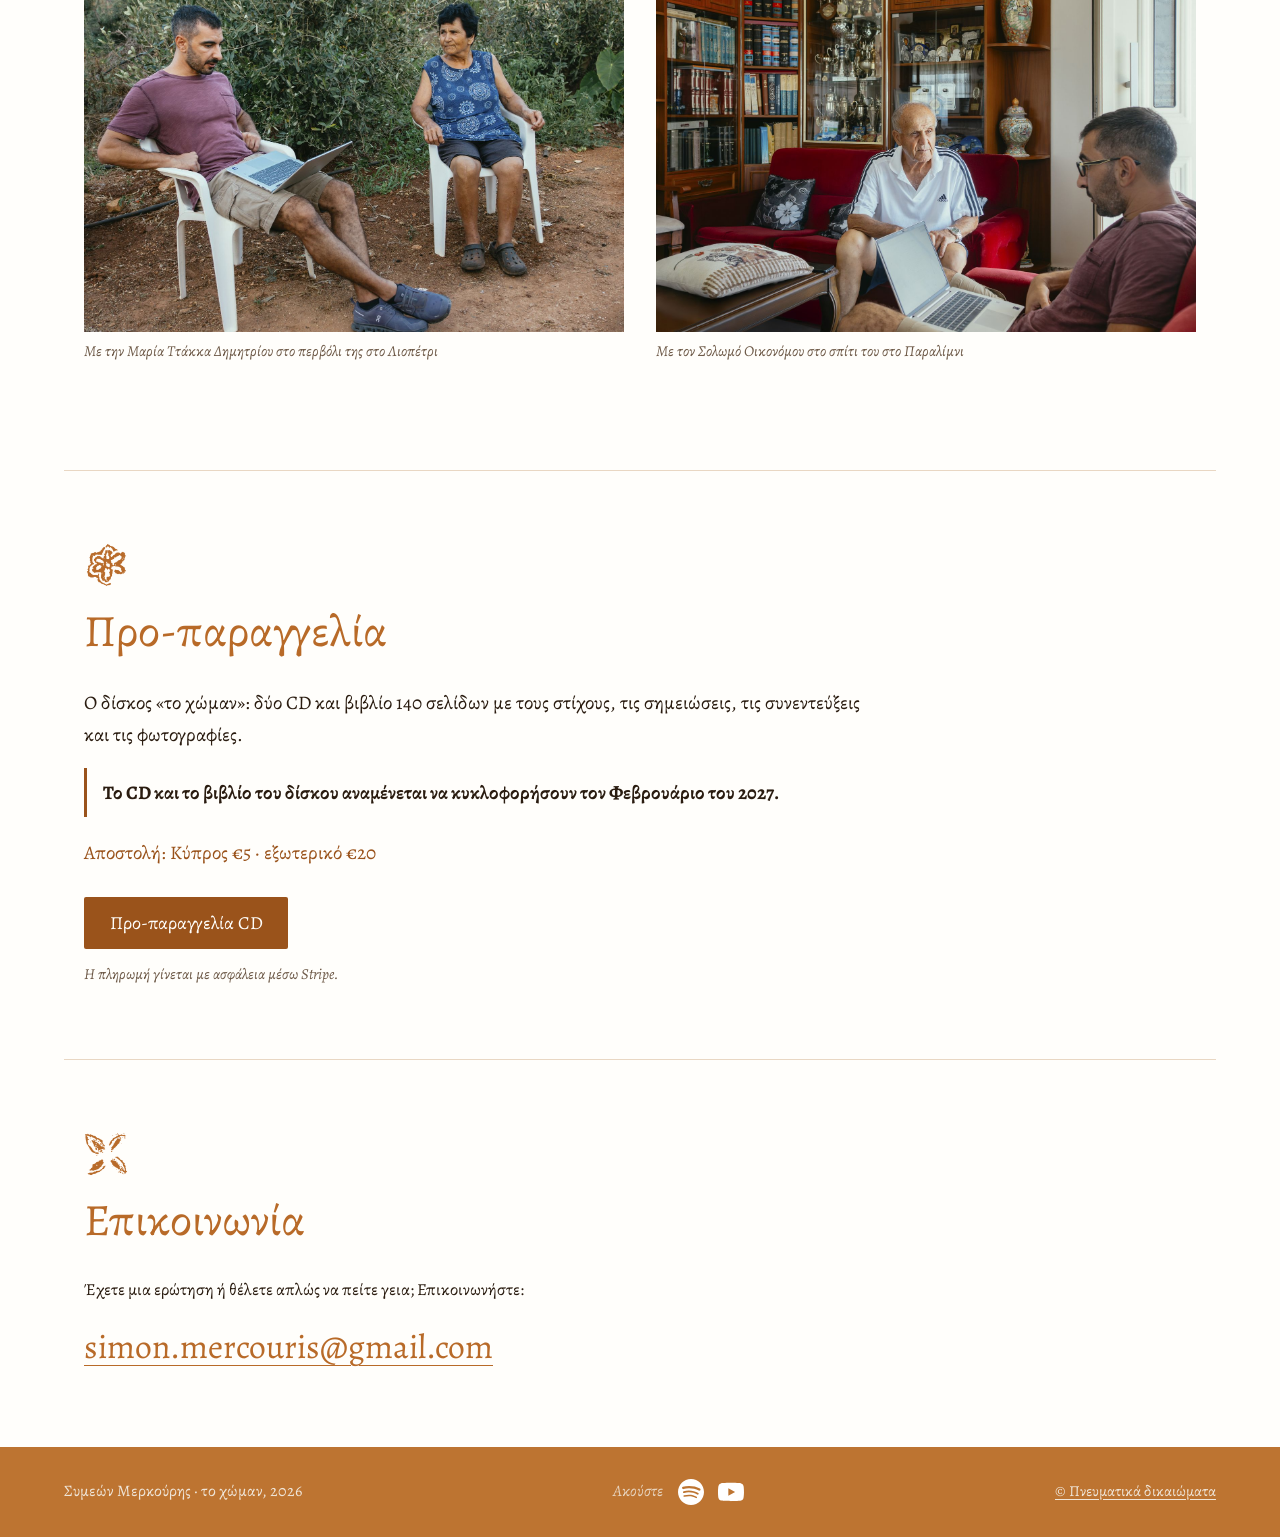
==== commit ec1f9fec: "wider thanks and pre-order, capitalise γιώργος Co-Authored-By: Claude Opus 5.5 <noreply@anthropic.co" ====
--- a/index.html
+++ b/index.html
@@ -172,7 +172,7 @@
         <h3>Κείμενα και επιμέλεια κειμένων</h3>
         <ul class="roles"><li><span class="k">Έρευνα – κείμενα:</span> Συμεών&nbsp;Μερκούρης</li><li><span class="k">Επιμέλεια/διορθώσεις κυπριακών κειμένων – στίχων:</span> Νικολέττα&nbsp;Δημητρίου</li><li><span class="k">Μετάφραση κειμένων – στίχων:</span> Συμεών&nbsp;Μερκούρης</li><li><span class="k">Επιμέλεια/διορθώσεις μεταφρασμένων κειμένων – στίχων:</span> Δημήτρης&nbsp;Πήχας</li></ul>
         <h3>Εικαστική επιμέλεια και σχεδιασμός</h3>
-        <ul class="roles"><li><span class="k">Χαρακτικό - πετρογραφία εξωφύλλου, λεπτομέρειες από χαρακτικά έργα στο ένθετο:</span> γιώργος Α.&nbsp;Κωνσταντίνου</li><li><span class="k">Γραφιστική επιμέλεια/σχεδιασμός:</span> Πόπη&nbsp;Πισσουρίου</li><li><span class="k">Φωτογραφίες:</span> Κατερίνα&nbsp;Δημητρίου</li><li><span class="k">Επιμέλεια φωτογραφιών:</span> Έμμα&nbsp;Λουίζ&nbsp;Χαραλάμπους</li><li><span class="k">Σχεδιασμός ιστοσελίδας:</span> Γιάννης&nbsp;Παχίτας</li></ul>
+        <ul class="roles"><li><span class="k">Χαρακτικό - πετρογραφία εξωφύλλου, λεπτομέρειες από χαρακτικά έργα στο ένθετο:</span> Γιώργος Α.&nbsp;Κωνσταντίνου</li><li><span class="k">Γραφιστική επιμέλεια/σχεδιασμός:</span> Πόπη&nbsp;Πισσουρίου</li><li><span class="k">Φωτογραφίες:</span> Κατερίνα&nbsp;Δημητρίου</li><li><span class="k">Επιμέλεια φωτογραφιών:</span> Έμμα&nbsp;Λουίζ&nbsp;Χαραλάμπους</li><li><span class="k">Σχεδιασμός ιστοσελίδας:</span> Γιάννης&nbsp;Παχίτας</li></ul>
       </div>
       <div lang="en">
         <ul class="roles"><li><span class="k">Musical direction:</span> Symeon&nbsp;Mercouris, Stelios&nbsp;Papamichael</li><li><span class="k">Production/arrangements/re-compositions/orchestration:</span> Symeon&nbsp;Mercouris</li></ul>
@@ -193,12 +193,12 @@
     <section class="sec thanks" id="thanks">
       <span class="orn b" aria-hidden="true"></span>
       <h2><span lang="el">Ευχαριστίες</span><span lang="en">Acknowledgements</span></h2>
-      <div class="prose">
+      <div class="prose wide">
         <p lang="el">Για να γίνει τούτος ο δίσκος πραγματικότητα, εβάλαν πολλοί το σ̆έριν τους τζ̆αι την αγάπην τους.</p>
         <p lang="el">Θέλω να ευχαριστήσω πρώτα τον Στέλιον Παπαμιχαήλ. Για ανάμιση χρόνον περίπου εσυζητήσαμεν, εδιαφωνήσαμεν τζ̆αι επροβάραμεν μαζίν τα κομμάθκια που θα ακούσετε. Όσον μουσικόν αποτύπωμα έχω εγώ στον δίσκον, άλλον τόσον έσ̆ει τζ̆αι τζ̆είνος. Ευχαριστώ τον για το ταλέντον του, την υπομονήν του τζ̆αι κυρίως για την θέρμην με την οποίαν αγκάλιασεν τούντην δουλειάν.</p>
         <p lang="el">Ευχαριστώ ούλλους τους άλλους μουσικούς που επαίξαν τζ̆αι ετραουδήσαν μέσα στον δίσκον: τον Παύλον Μιχαηλίδην, τον Εύρον Βοσκαρίδην, τον Χαράλαμπον Παντελήν, την Νικολέτταν Δημητρίου, την Χριστίναν Πολυκάρπου, τον Δημήτρην Πήχαν τζ̆αι την Κωσταντίναν Ξενοφώντος, τζ̆αι φυσικά τον Αντώνην Πουλλήν τζ̆αι τον Μιχάλην Πουλλήν για την φιλικήν τους συμμετοχήν. Ο καθένας τους εχάρισεν στον δίσκον την δεξιοτεχνίαν του τζ̆αι το μεράκκιν του τζ̆αι τους ευχαριστώ πολλά.</p>
         <p lang="el">Ευχαριστώ την Μικαέλαν Τσαγγάρη (Elbow Room Studio) για την ηχογράφησην, την μίξην τζ̆αι το πλατύν χαμόγελον με το οποίον αντιμετώπιζεν την κάθε παραξενιάν μου σε τούντην διαδικασίαν, τον Μπάρι Χατζ̆ήκυριακου (All Ears Mastering) για τον επαγγελματισμόν του στο μάστερινγκ, την Νικολέτταν για την αγάπην που έδωσεν στην επιμέλειαν των κυπριακών κειμένων τζ̆αι στίχων, τον Δημήτρην Πήχαν για την επιμέλειαν των μεταφρασμένων κειμένων τζ̆αι στίχων, τον Παύλον, τον Χαράλαμπον, τον Γιώργον Χατζ̆ηπιερήν, τον Αντώνην Μικέλην τζ̆αι τον Μίλτον Μπούμη για την κριτικήν τζ̆αι τα σχόλια τους στες διάφορες μίξεις.</p>
-        <p lang="el">Ευχαριστώ τον γιώργον Α. Κωσταντίνου που μου εχάρισεν την πετρογραφίαν του εξωφύλλου απλά επειδή με άκουσεν να τραουδώ μιαν νύχταν στην Μικρήν Άρκτον στην Λευκωσίαν, την Πόπην Πισσουρίου – το δεύτερον πλατύν χαμόγελον που με έπιαεν που το σ̆έριν τζ̆αι με εστράτεψεν στον άγνωστον για μέναν κόσμον των γραφιστικών, την Κατερίναν Δημητρίου για τες φωτογραφίες της, την Έμμα Λουίζ Χαραλάμπους που τες επιμελήθηκε τζ̆αι τον Γιάννην Παχίταν για την ιστοσελίδαν τζ̆αι την πάσης φύσεως τεχνολογικήν υποστήριξην.</p>
+        <p lang="el">Ευχαριστώ τον Γιώργον Α. Κωσταντίνου που μου εχάρισεν την πετρογραφίαν του εξωφύλλου απλά επειδή με άκουσεν να τραουδώ μιαν νύχταν στην Μικρήν Άρκτον στην Λευκωσίαν, την Πόπην Πισσουρίου – το δεύτερον πλατύν χαμόγελον που με έπιαεν που το σ̆έριν τζ̆αι με εστράτεψεν στον άγνωστον για μέναν κόσμον των γραφιστικών, την Κατερίναν Δημητρίου για τες φωτογραφίες της, την Έμμα Λουίζ Χαραλάμπους που τες επιμελήθηκε τζ̆αι τον Γιάννην Παχίταν για την ιστοσελίδαν τζ̆αι την πάσης φύσεως τεχνολογικήν υποστήριξην.</p>
         <p lang="el">Τον Μιχάλην Ττερλικκάν για τες κουβέντες μας τζ̆αι το γινάτιν του να ερευνά τζ̆αι να τραγουδά την παραδοσιακήν μουσικήν της Κύπρου – ειδικά σε δύσκολες εποχές που εν ήταν της μόδας τζ̆αι εν «επούλαν».</p>
         <p lang="el">Τζ̆αι φυσικά τον κάθε έναν που τους αθρώπους με τους οποίους εκουβενγκιάσαμεν για τα οικεία τους πρόσωπα, μουσικούς τζ̆αι τραουδιστές, τζ̆αι τους αθρώπους που με εβοηθήσαν να έρτω σε επαφήν μαζίν τους. Εβάλαν με σπίτι τους, ετζ̆εράσαν μου καφέν (ενίοτε τζ̆αι γλυκόν καρυδάκιν) τζ̆αι εδωρίσαν μου κάτι εξαιρετικά πολύτιμον, για το οποίον τους είμαι ευγνώμων: τες ιστορίες τους. Ελπίζω τούτη η δουλειά να εν’ αντάξια της εμπιστοσύνης τους τζ̆αι να λειτουργήσει τζ̆αι ως έναν μικρόν μνημόσυνον για τους δικούς τους. Πιο συγκεκριμένα, ευχαριστώ τον Παναγιώτην Παναγιώτου, τον Κυριάκον Χατζ̆ηανδρέου, τον Αντρέαν Σιαντάνη, τον Παναγιώτην Κουμάση, τον Χριστάκην Παπανικολάου, τους Πουλλήδες (Γιαννάκην, Αντώνην, Γιώργον, Μιχάλην τζ̆αι Ελένην), τον Γιώργον Πριγκόπουλλον, τον Πέτρον Ράφτην, τον Αντρέαν Χατζ̆ηαχιλλέως, την Ελένην Πιττάτζ̆η, την Μαρίαν Ττάκκα Δημητρίου, την Άνναν Πετρίδου, τον Κωστήν Δημητρίου, την Μαργαρίταν Πιττιρή Δημητρουδιού, την Ελένην Πιττιρή Σαλούτα, τον Θεόδωρον Μαυρήν, τον Αντώνην Τσ̆ιάκκιρον, τον Σολωμόν Οικονόμου, τον π. Κλεόπα Στυλιανού, την Νεοφύταν Ευθυμίου, την Άνναν Κατσαντώνη Πρωτοπαπά τζ̆αι την Γιανούλλαν Κατσαντώνη Φώκκη.</p>
         <p lang="en">Many people have lent a hand and given their love to this album.</p>
@@ -234,7 +234,7 @@
     <section class="sec buy" id="buy">
       <span class="orn b" aria-hidden="true"></span>
       <h2><span lang="el">Προ-παραγγελία</span><span lang="en">Pre-order</span></h2>
-      <div class="prose">
+      <div class="prose wide">
         <p lang="el">Ο δίσκος «το χώμαν»: δύο CD και βιβλίο 140 σελίδων με τους στίχους, τις σημειώσεις, τις συνεντεύξεις και τις φωτογραφίες.</p>
         <p class="release" lang="el">Το CD και το βιβλίο του δίσκου αναμένεται να κυκλοφορήσουν τον Φεβρουάριο του 2027.</p>
         <p lang="en">The album <em>to hóman</em>: two CDs and a 140-page book with the lyrics, notes, interviews and photographs.</p>
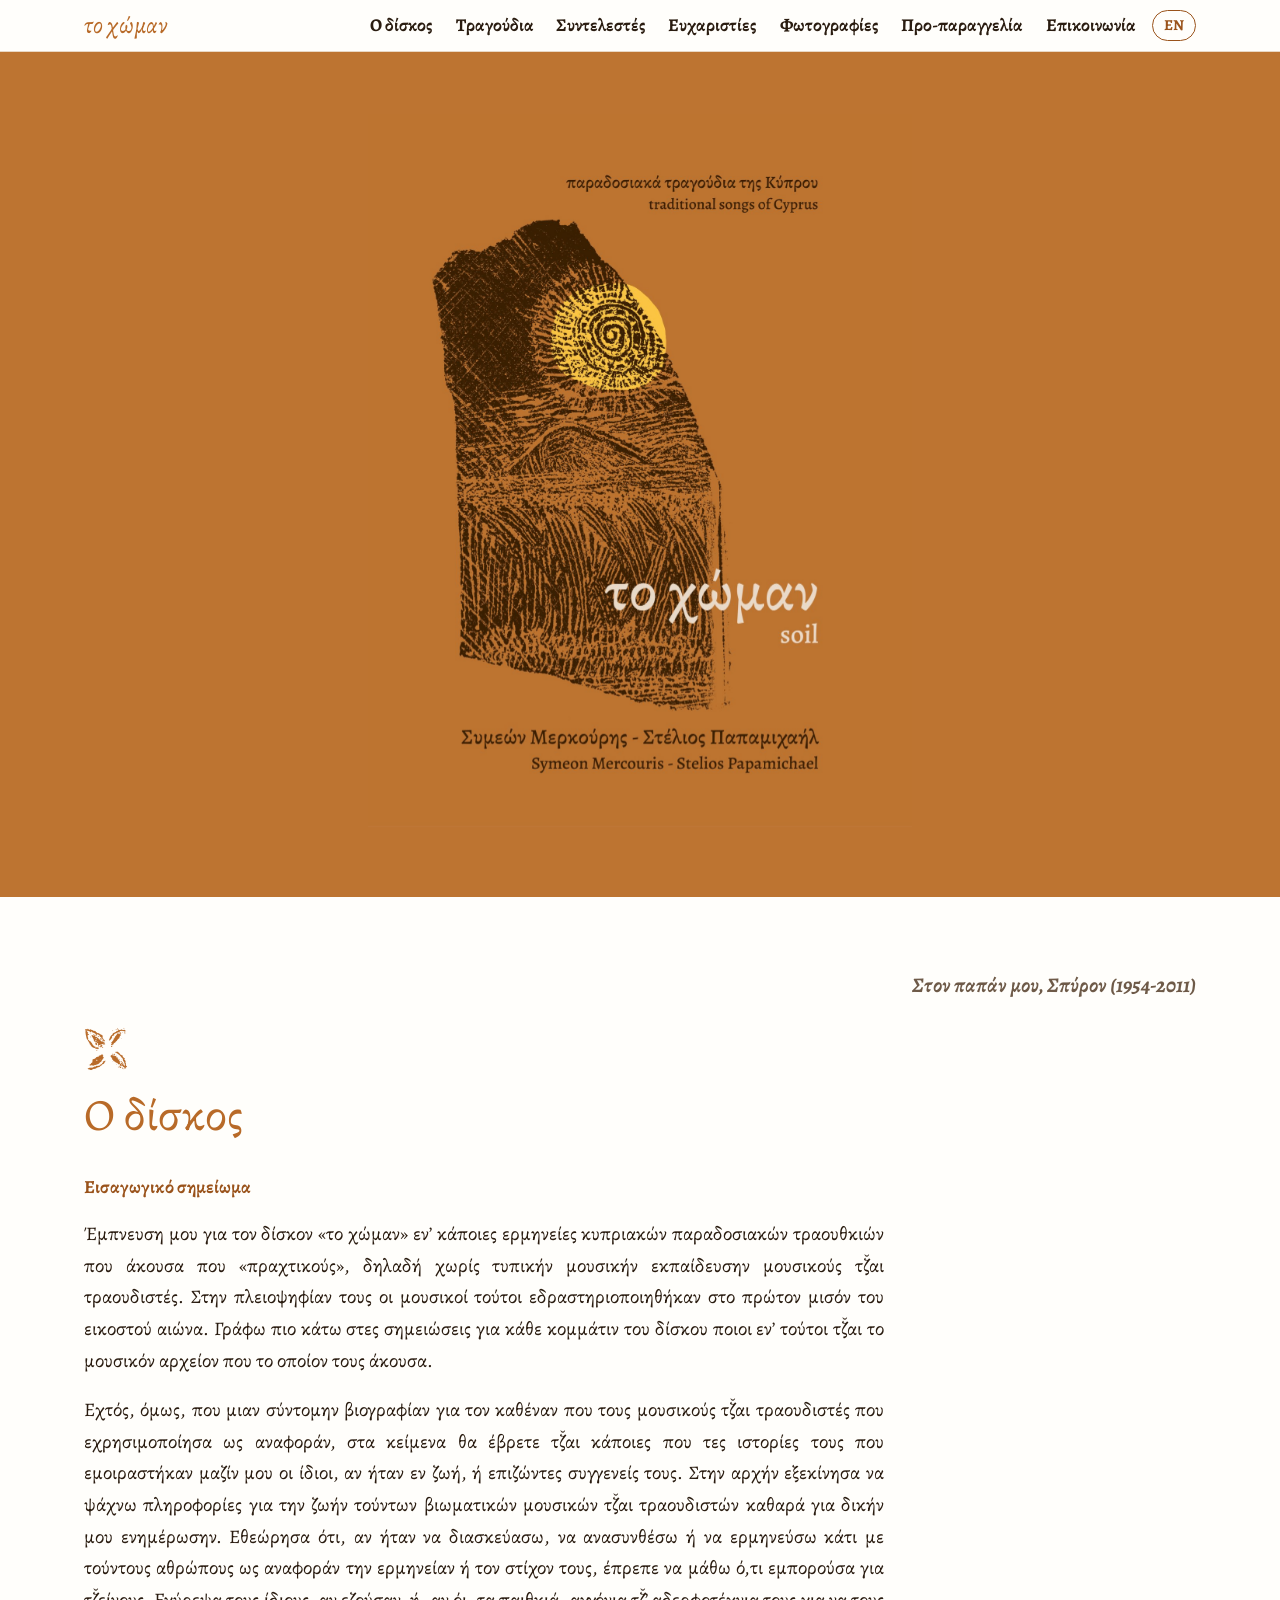
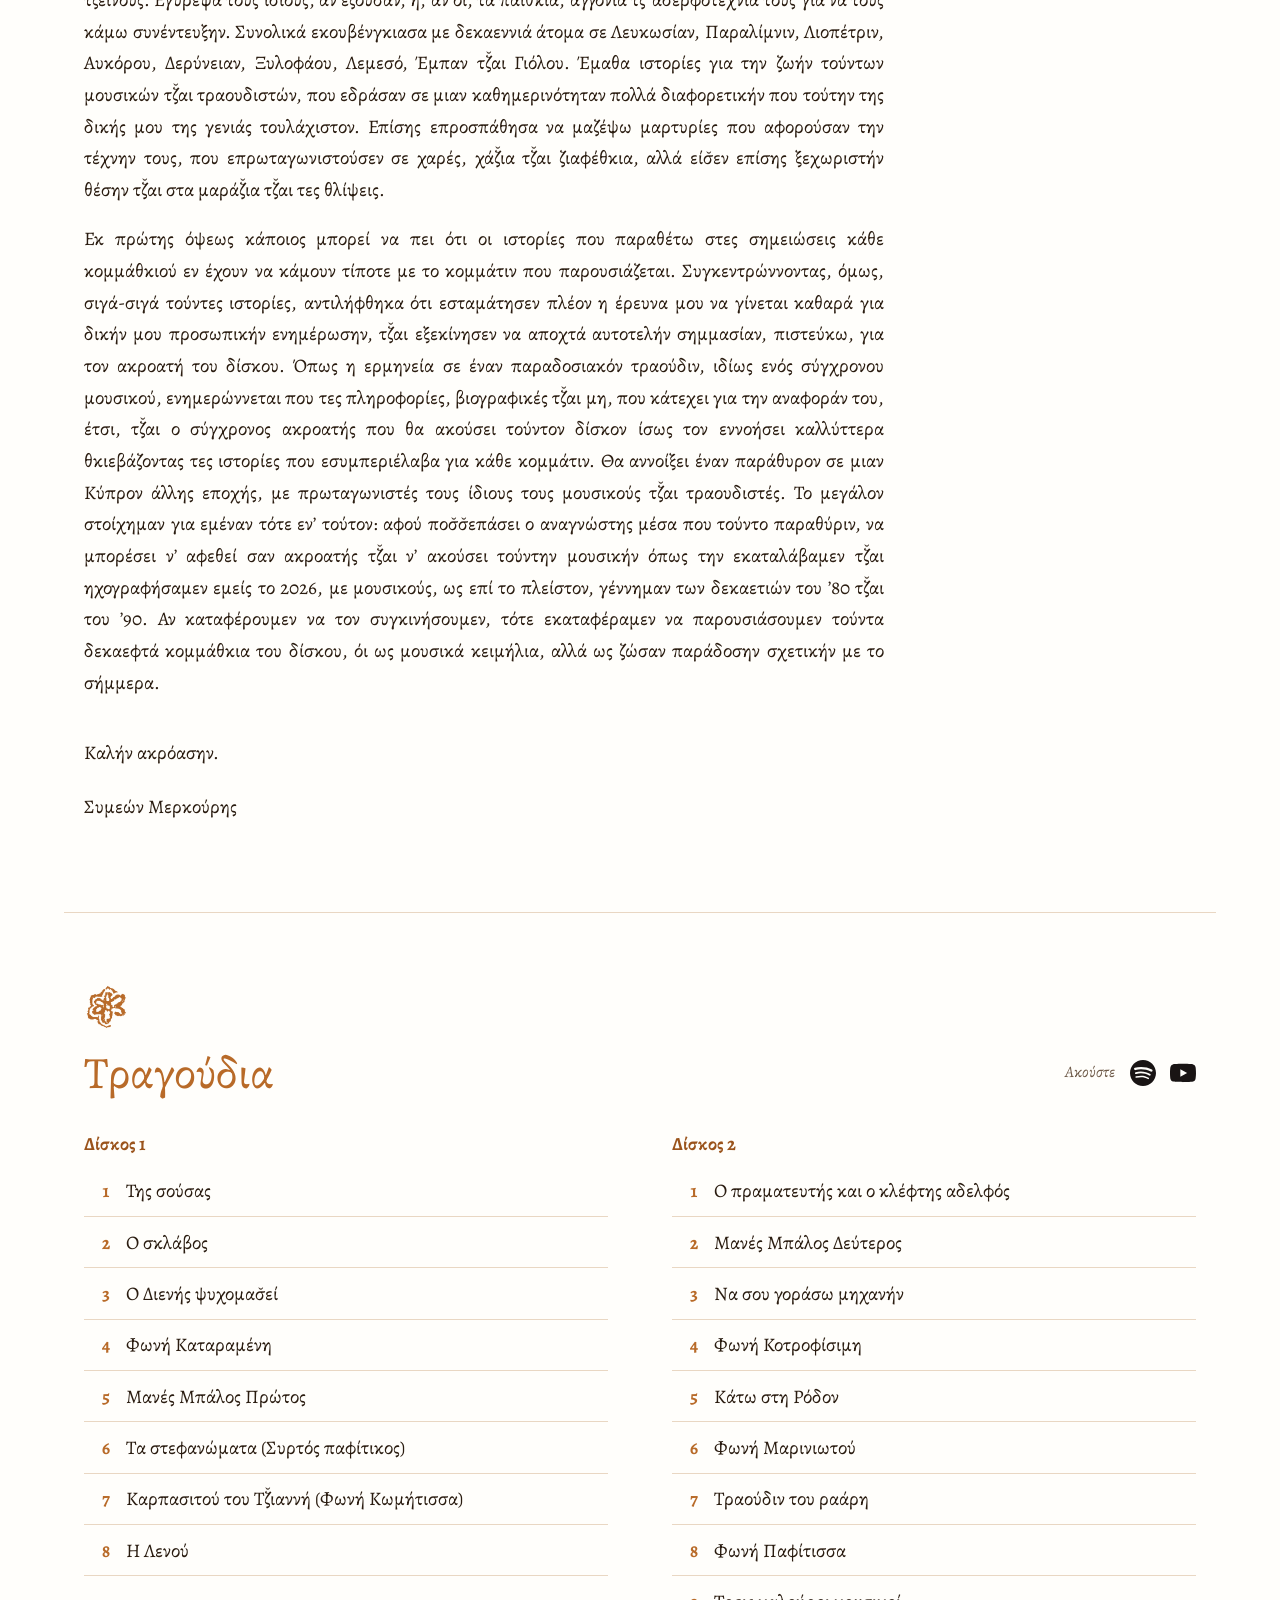
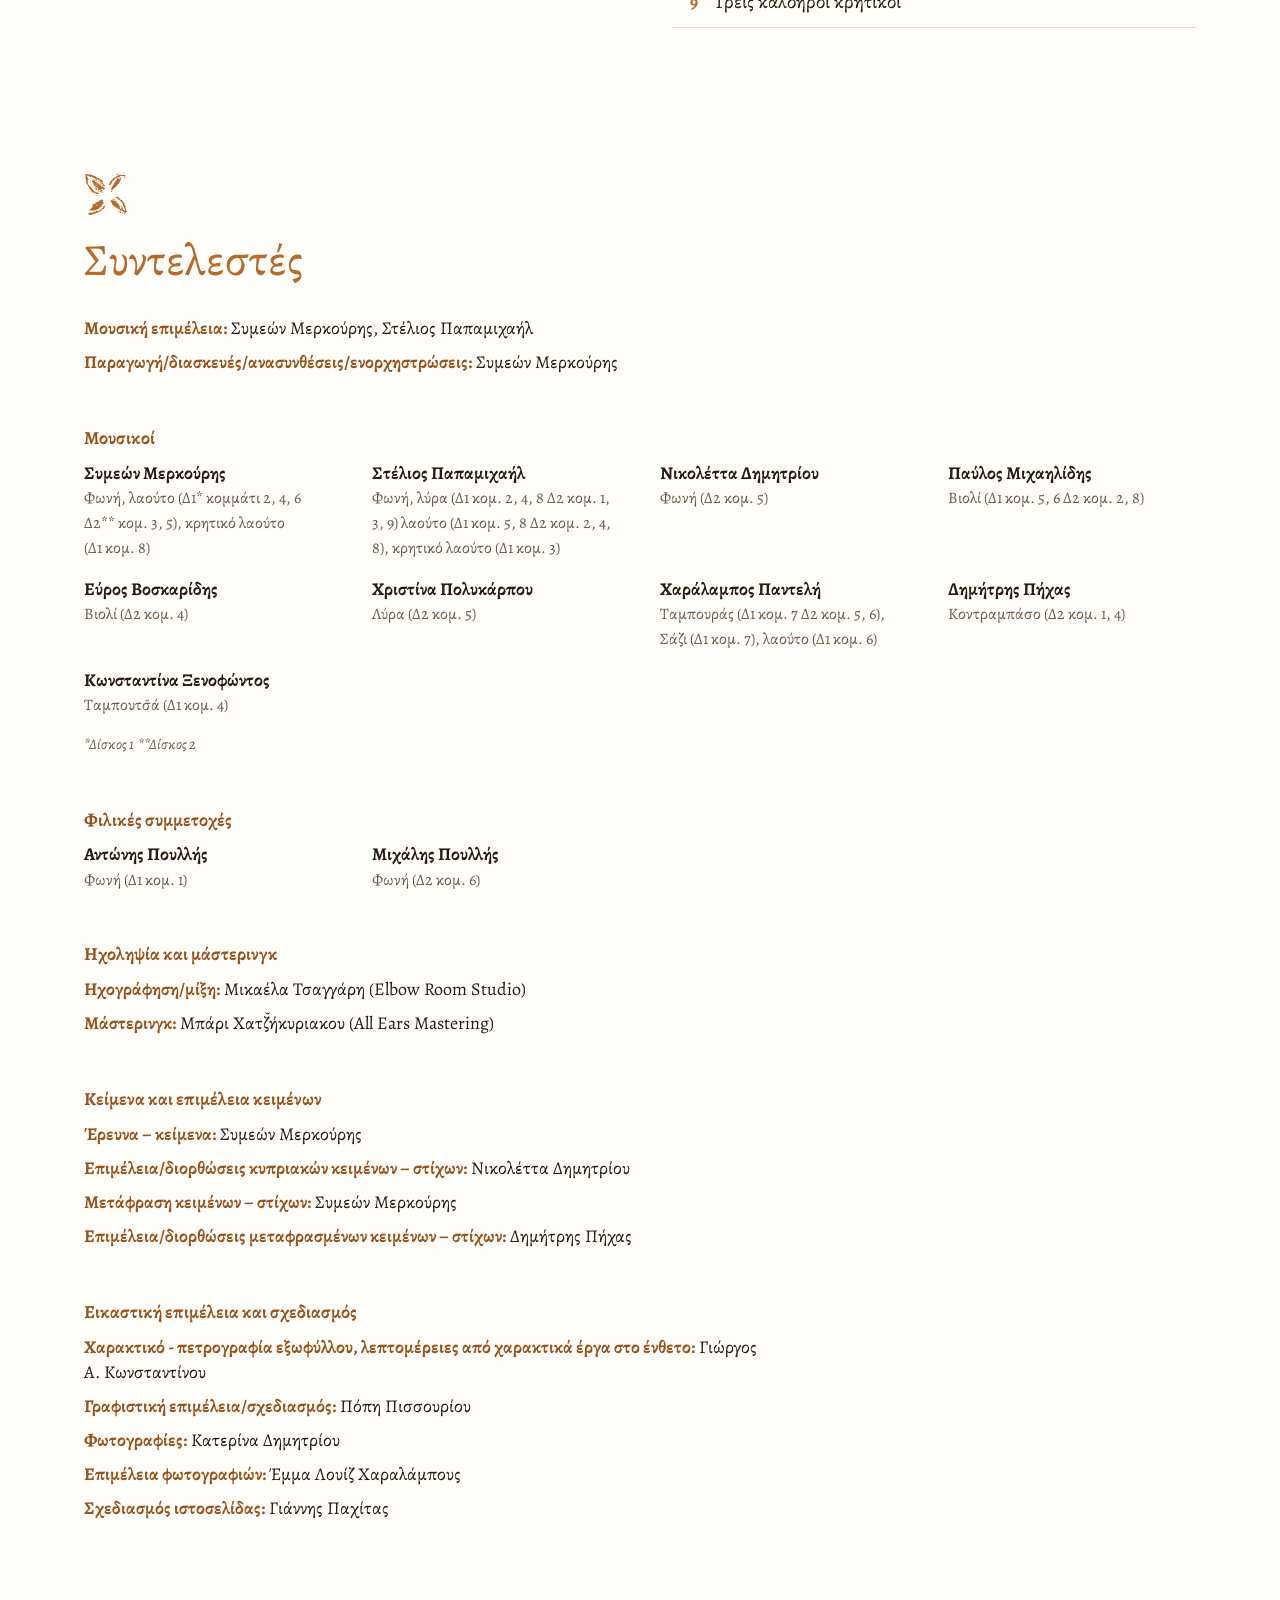
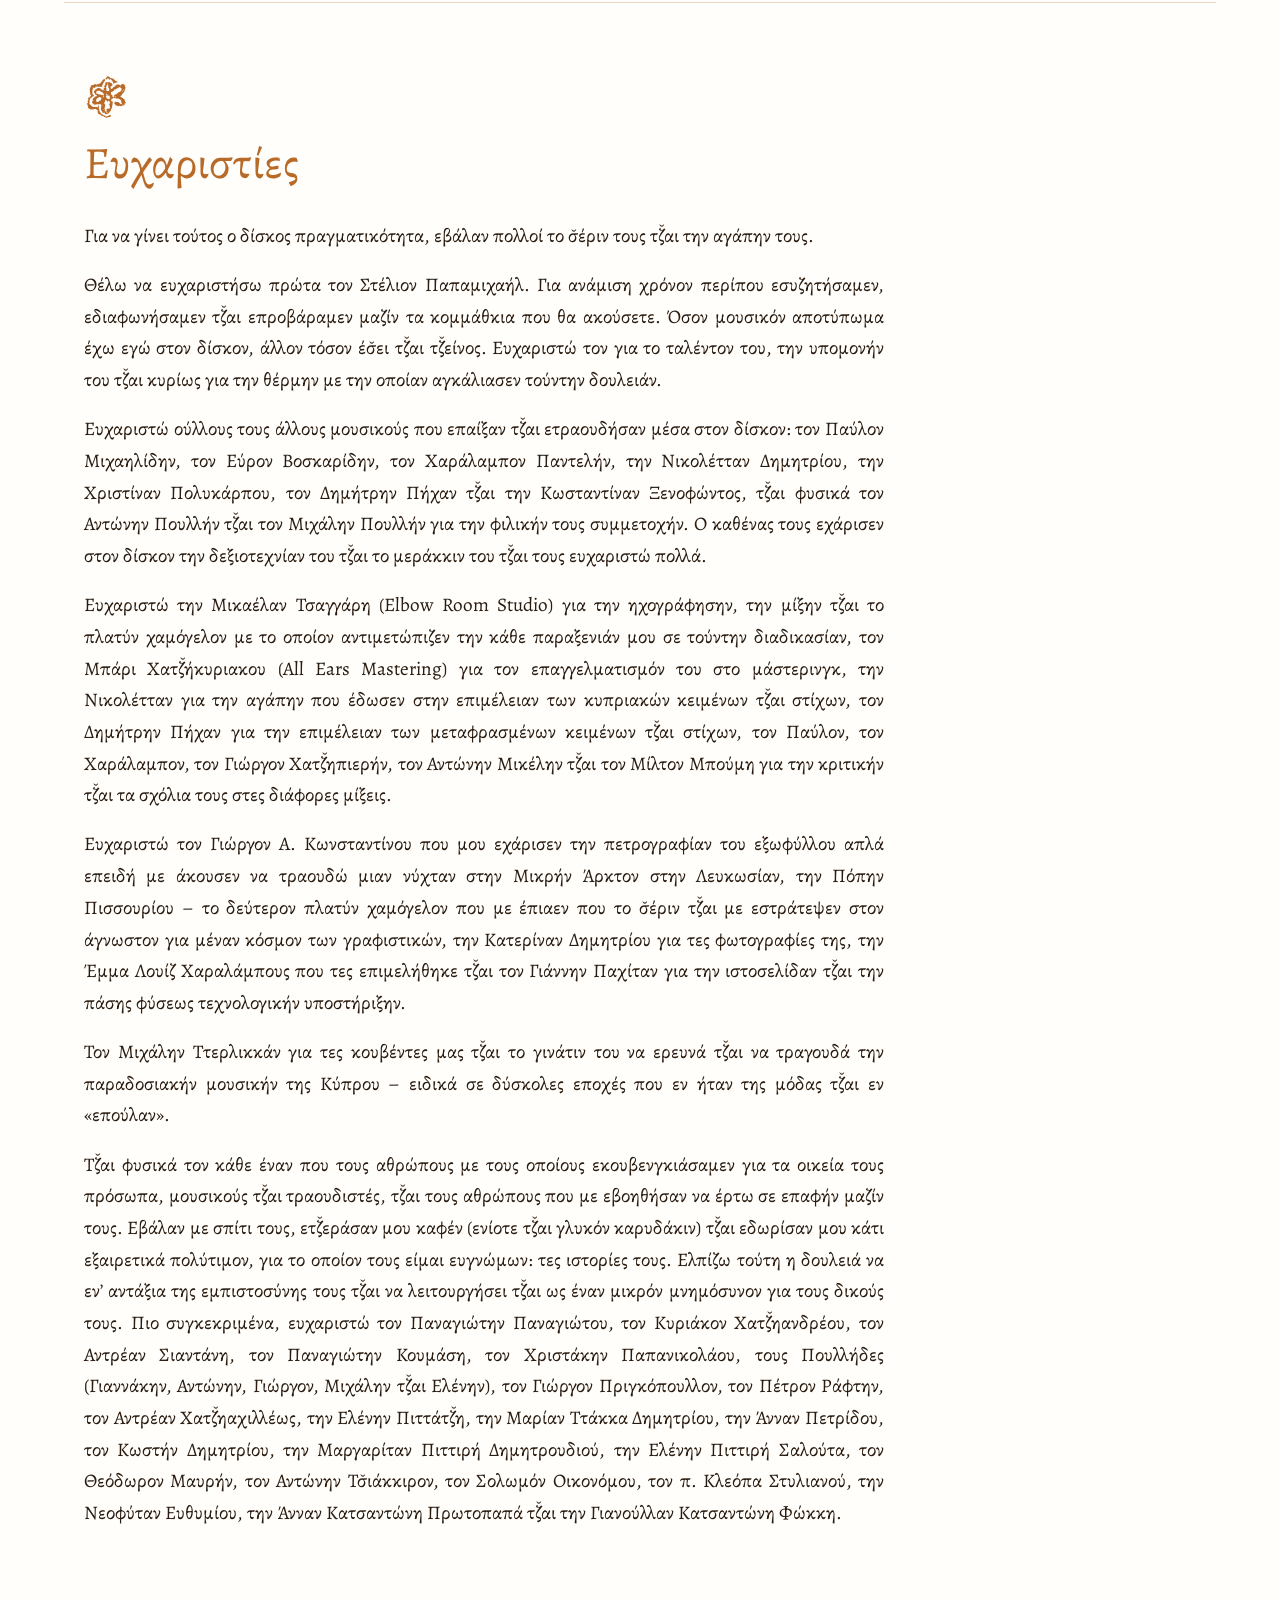
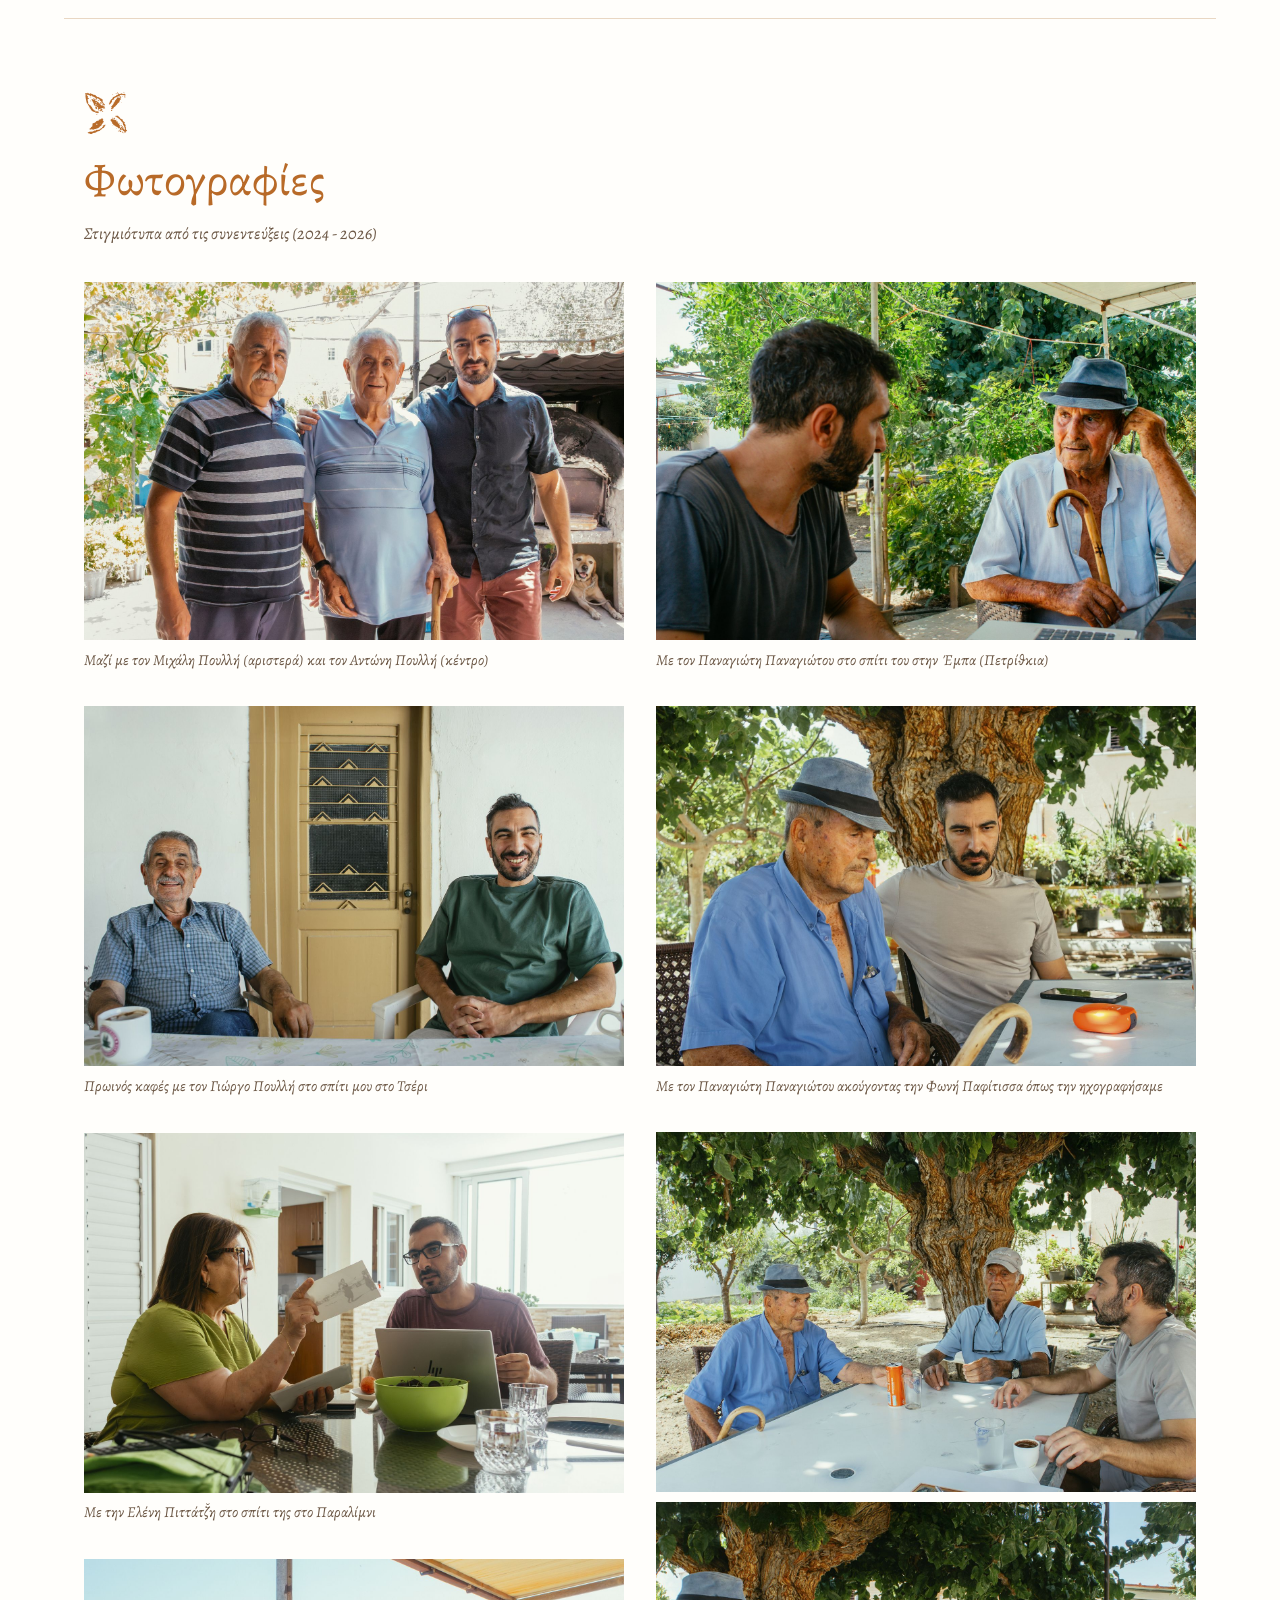
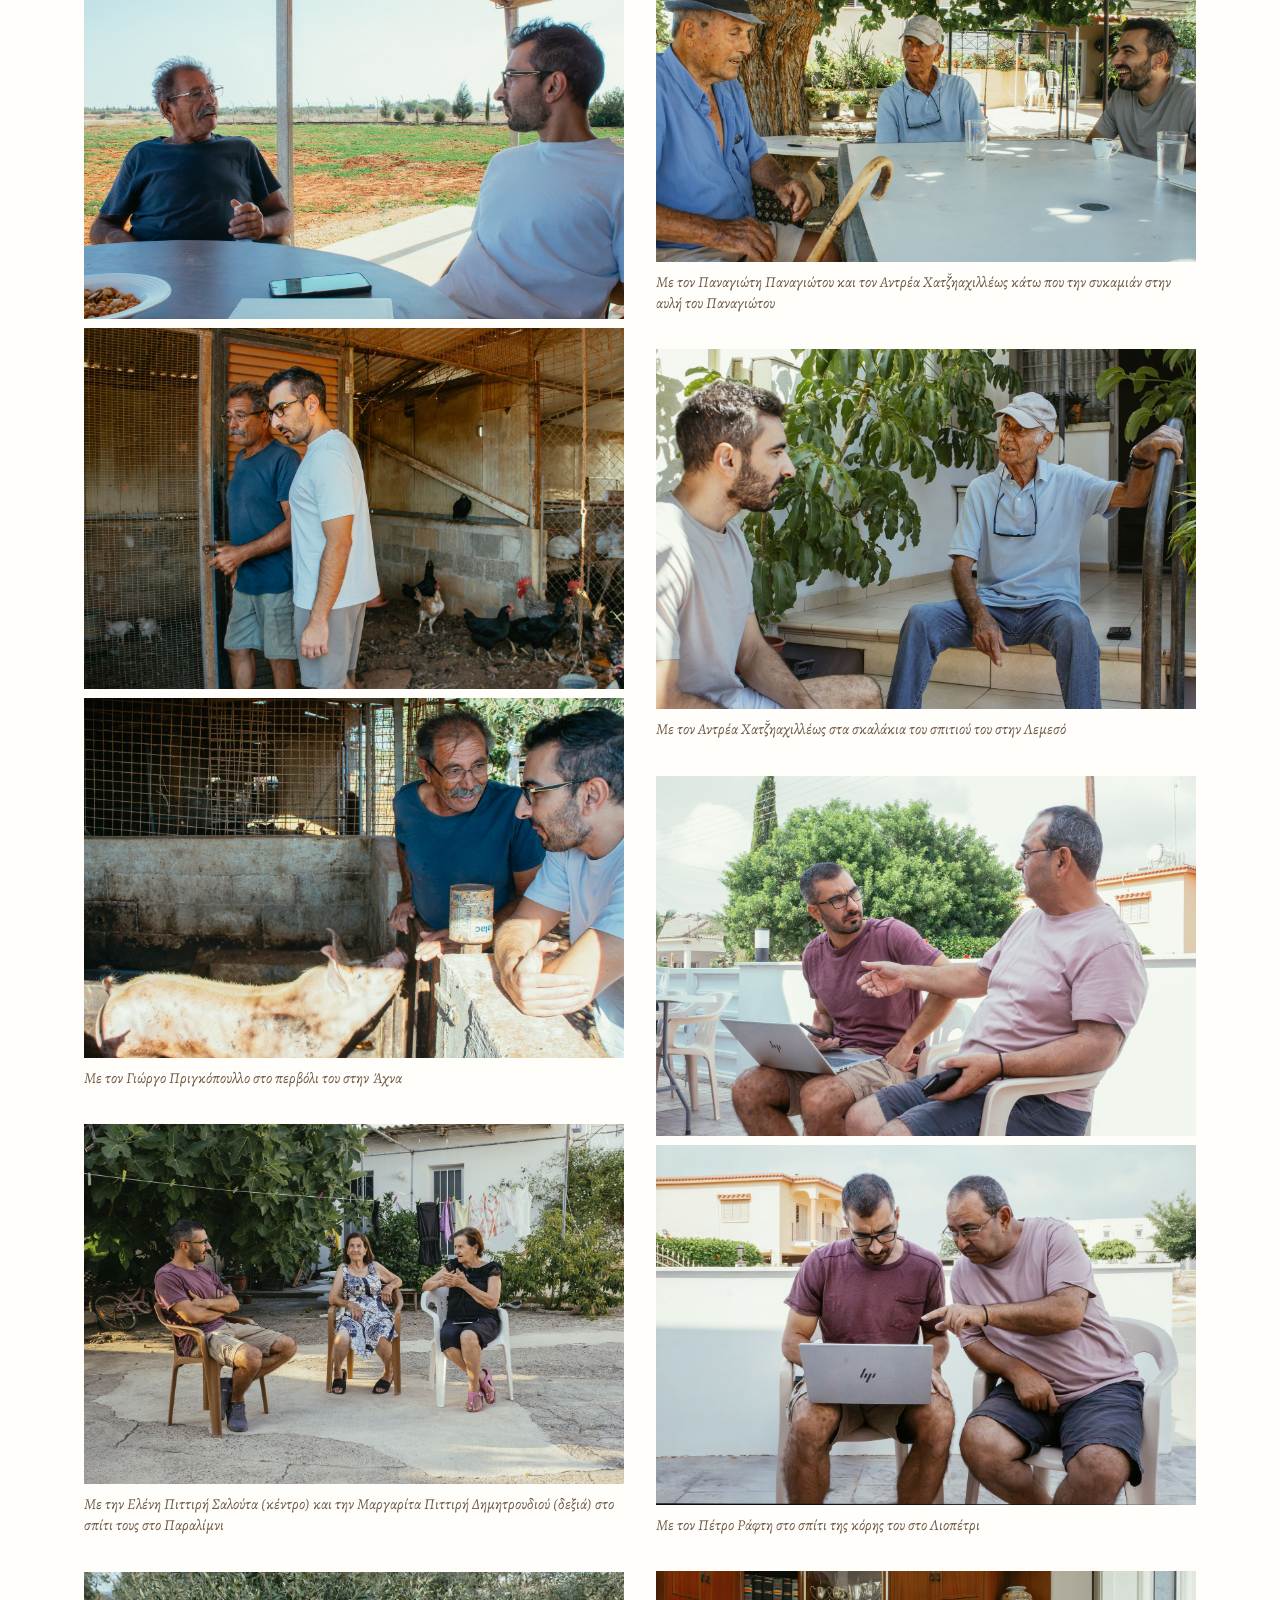
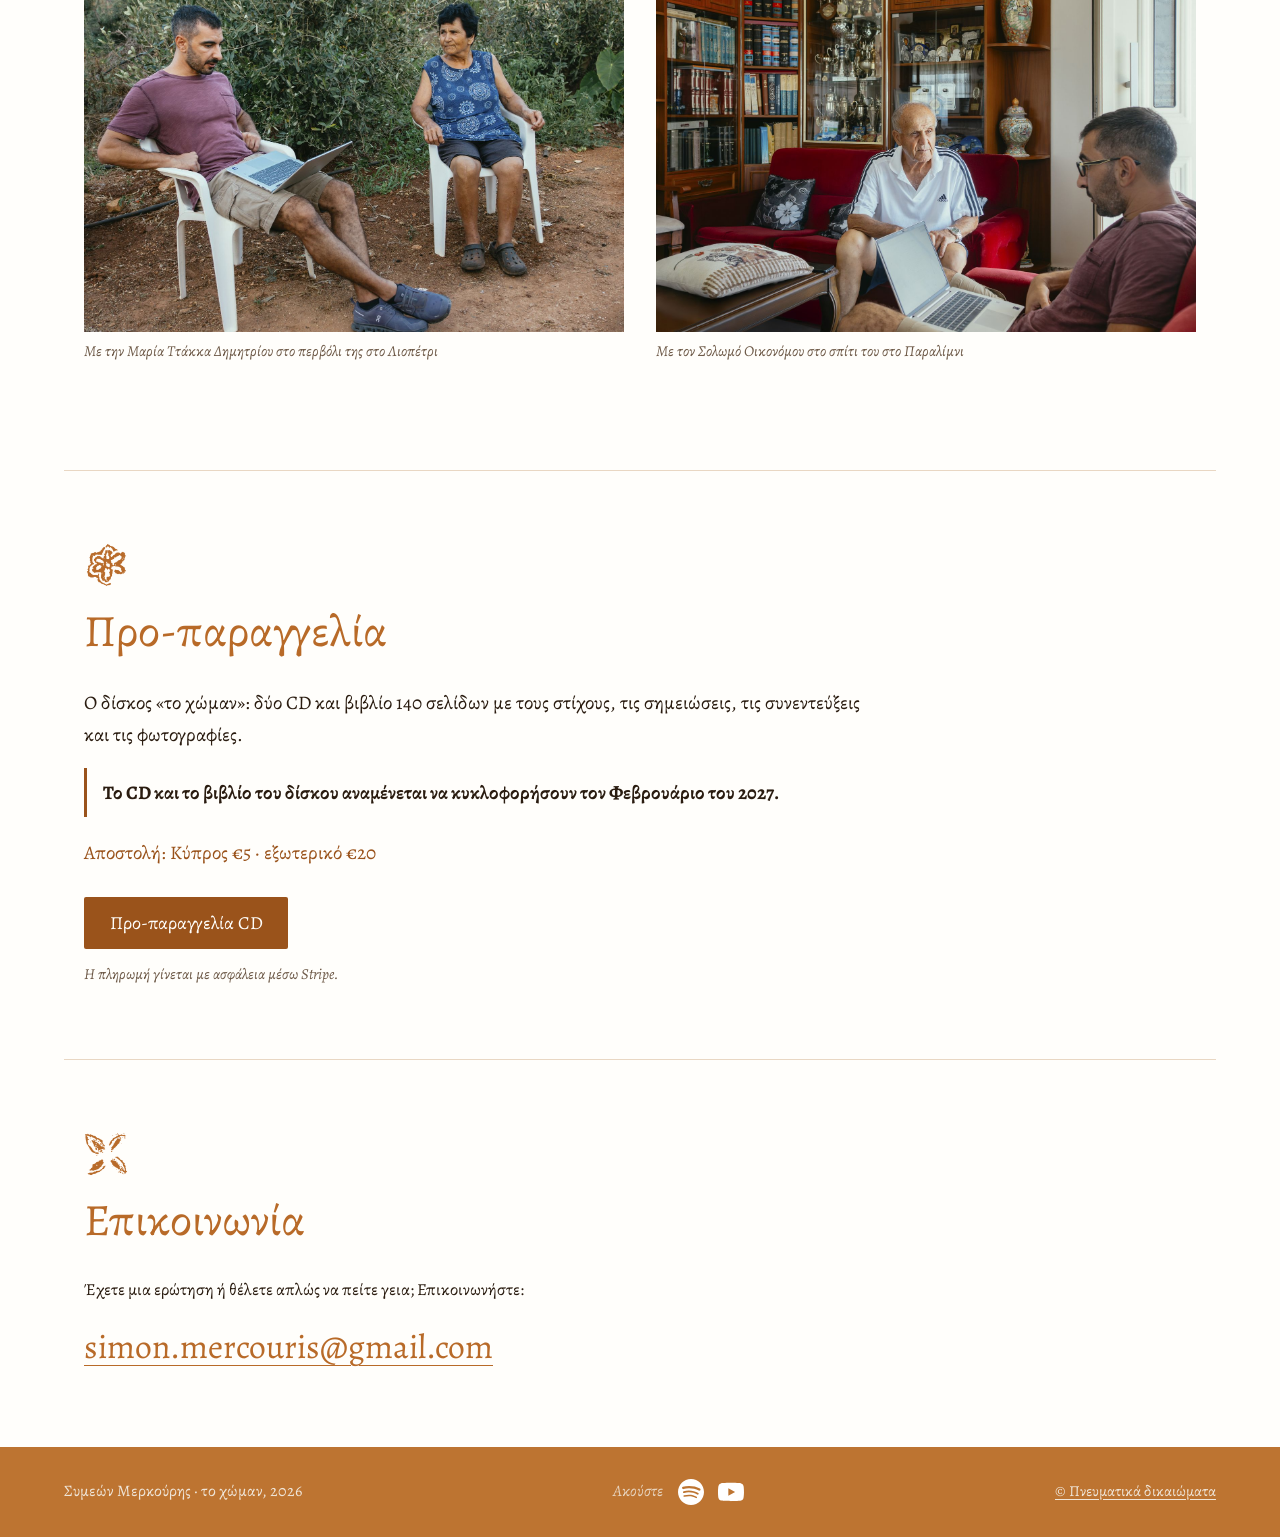
==== commit 8678ba49: "κωνσταντίνου spelling in thanks Co-Authored-By: Claude Opus 5.5 <noreply@anthropic.com>" ====
--- a/index.html
+++ b/index.html
@@ -198,7 +198,7 @@
         <p lang="el">Θέλω να ευχαριστήσω πρώτα τον Στέλιον Παπαμιχαήλ. Για ανάμιση χρόνον περίπου εσυζητήσαμεν, εδιαφωνήσαμεν τζ̆αι επροβάραμεν μαζίν τα κομμάθκια που θα ακούσετε. Όσον μουσικόν αποτύπωμα έχω εγώ στον δίσκον, άλλον τόσον έσ̆ει τζ̆αι τζ̆είνος. Ευχαριστώ τον για το ταλέντον του, την υπομονήν του τζ̆αι κυρίως για την θέρμην με την οποίαν αγκάλιασεν τούντην δουλειάν.</p>
         <p lang="el">Ευχαριστώ ούλλους τους άλλους μουσικούς που επαίξαν τζ̆αι ετραουδήσαν μέσα στον δίσκον: τον Παύλον Μιχαηλίδην, τον Εύρον Βοσκαρίδην, τον Χαράλαμπον Παντελήν, την Νικολέτταν Δημητρίου, την Χριστίναν Πολυκάρπου, τον Δημήτρην Πήχαν τζ̆αι την Κωσταντίναν Ξενοφώντος, τζ̆αι φυσικά τον Αντώνην Πουλλήν τζ̆αι τον Μιχάλην Πουλλήν για την φιλικήν τους συμμετοχήν. Ο καθένας τους εχάρισεν στον δίσκον την δεξιοτεχνίαν του τζ̆αι το μεράκκιν του τζ̆αι τους ευχαριστώ πολλά.</p>
         <p lang="el">Ευχαριστώ την Μικαέλαν Τσαγγάρη (Elbow Room Studio) για την ηχογράφησην, την μίξην τζ̆αι το πλατύν χαμόγελον με το οποίον αντιμετώπιζεν την κάθε παραξενιάν μου σε τούντην διαδικασίαν, τον Μπάρι Χατζ̆ήκυριακου (All Ears Mastering) για τον επαγγελματισμόν του στο μάστερινγκ, την Νικολέτταν για την αγάπην που έδωσεν στην επιμέλειαν των κυπριακών κειμένων τζ̆αι στίχων, τον Δημήτρην Πήχαν για την επιμέλειαν των μεταφρασμένων κειμένων τζ̆αι στίχων, τον Παύλον, τον Χαράλαμπον, τον Γιώργον Χατζ̆ηπιερήν, τον Αντώνην Μικέλην τζ̆αι τον Μίλτον Μπούμη για την κριτικήν τζ̆αι τα σχόλια τους στες διάφορες μίξεις.</p>
-        <p lang="el">Ευχαριστώ τον Γιώργον Α. Κωσταντίνου που μου εχάρισεν την πετρογραφίαν του εξωφύλλου απλά επειδή με άκουσεν να τραουδώ μιαν νύχταν στην Μικρήν Άρκτον στην Λευκωσίαν, την Πόπην Πισσουρίου – το δεύτερον πλατύν χαμόγελον που με έπιαεν που το σ̆έριν τζ̆αι με εστράτεψεν στον άγνωστον για μέναν κόσμον των γραφιστικών, την Κατερίναν Δημητρίου για τες φωτογραφίες της, την Έμμα Λουίζ Χαραλάμπους που τες επιμελήθηκε τζ̆αι τον Γιάννην Παχίταν για την ιστοσελίδαν τζ̆αι την πάσης φύσεως τεχνολογικήν υποστήριξην.</p>
+        <p lang="el">Ευχαριστώ τον Γιώργον Α. Κωνσταντίνου που μου εχάρισεν την πετρογραφίαν του εξωφύλλου απλά επειδή με άκουσεν να τραουδώ μιαν νύχταν στην Μικρήν Άρκτον στην Λευκωσίαν, την Πόπην Πισσουρίου – το δεύτερον πλατύν χαμόγελον που με έπιαεν που το σ̆έριν τζ̆αι με εστράτεψεν στον άγνωστον για μέναν κόσμον των γραφιστικών, την Κατερίναν Δημητρίου για τες φωτογραφίες της, την Έμμα Λουίζ Χαραλάμπους που τες επιμελήθηκε τζ̆αι τον Γιάννην Παχίταν για την ιστοσελίδαν τζ̆αι την πάσης φύσεως τεχνολογικήν υποστήριξην.</p>
         <p lang="el">Τον Μιχάλην Ττερλικκάν για τες κουβέντες μας τζ̆αι το γινάτιν του να ερευνά τζ̆αι να τραγουδά την παραδοσιακήν μουσικήν της Κύπρου – ειδικά σε δύσκολες εποχές που εν ήταν της μόδας τζ̆αι εν «επούλαν».</p>
         <p lang="el">Τζ̆αι φυσικά τον κάθε έναν που τους αθρώπους με τους οποίους εκουβενγκιάσαμεν για τα οικεία τους πρόσωπα, μουσικούς τζ̆αι τραουδιστές, τζ̆αι τους αθρώπους που με εβοηθήσαν να έρτω σε επαφήν μαζίν τους. Εβάλαν με σπίτι τους, ετζ̆εράσαν μου καφέν (ενίοτε τζ̆αι γλυκόν καρυδάκιν) τζ̆αι εδωρίσαν μου κάτι εξαιρετικά πολύτιμον, για το οποίον τους είμαι ευγνώμων: τες ιστορίες τους. Ελπίζω τούτη η δουλειά να εν’ αντάξια της εμπιστοσύνης τους τζ̆αι να λειτουργήσει τζ̆αι ως έναν μικρόν μνημόσυνον για τους δικούς τους. Πιο συγκεκριμένα, ευχαριστώ τον Παναγιώτην Παναγιώτου, τον Κυριάκον Χατζ̆ηανδρέου, τον Αντρέαν Σιαντάνη, τον Παναγιώτην Κουμάση, τον Χριστάκην Παπανικολάου, τους Πουλλήδες (Γιαννάκην, Αντώνην, Γιώργον, Μιχάλην τζ̆αι Ελένην), τον Γιώργον Πριγκόπουλλον, τον Πέτρον Ράφτην, τον Αντρέαν Χατζ̆ηαχιλλέως, την Ελένην Πιττάτζ̆η, την Μαρίαν Ττάκκα Δημητρίου, την Άνναν Πετρίδου, τον Κωστήν Δημητρίου, την Μαργαρίταν Πιττιρή Δημητρουδιού, την Ελένην Πιττιρή Σαλούτα, τον Θεόδωρον Μαυρήν, τον Αντώνην Τσ̆ιάκκιρον, τον Σολωμόν Οικονόμου, τον π. Κλεόπα Στυλιανού, την Νεοφύταν Ευθυμίου, την Άνναν Κατσαντώνη Πρωτοπαπά τζ̆αι την Γιανούλλαν Κατσαντώνη Φώκκη.</p>
         <p lang="en">Many people have lent a hand and given their love to this album.</p>
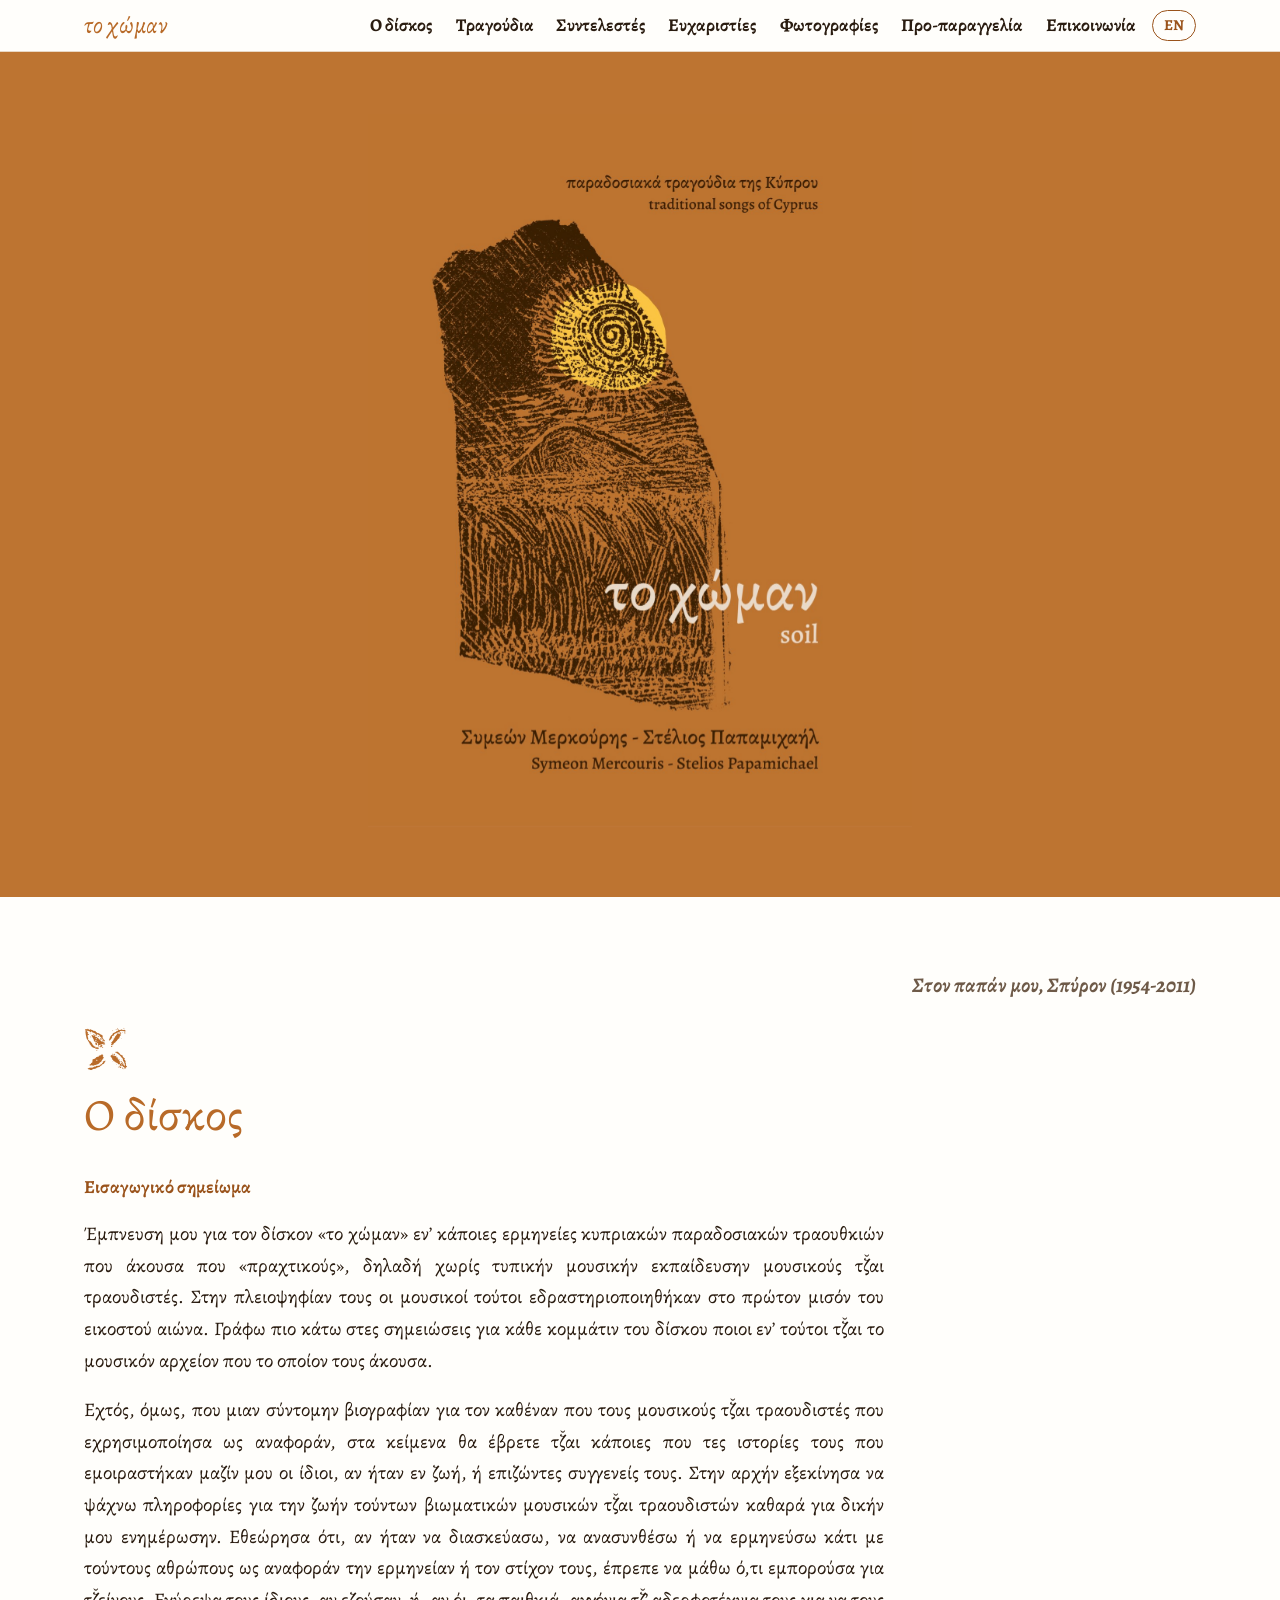
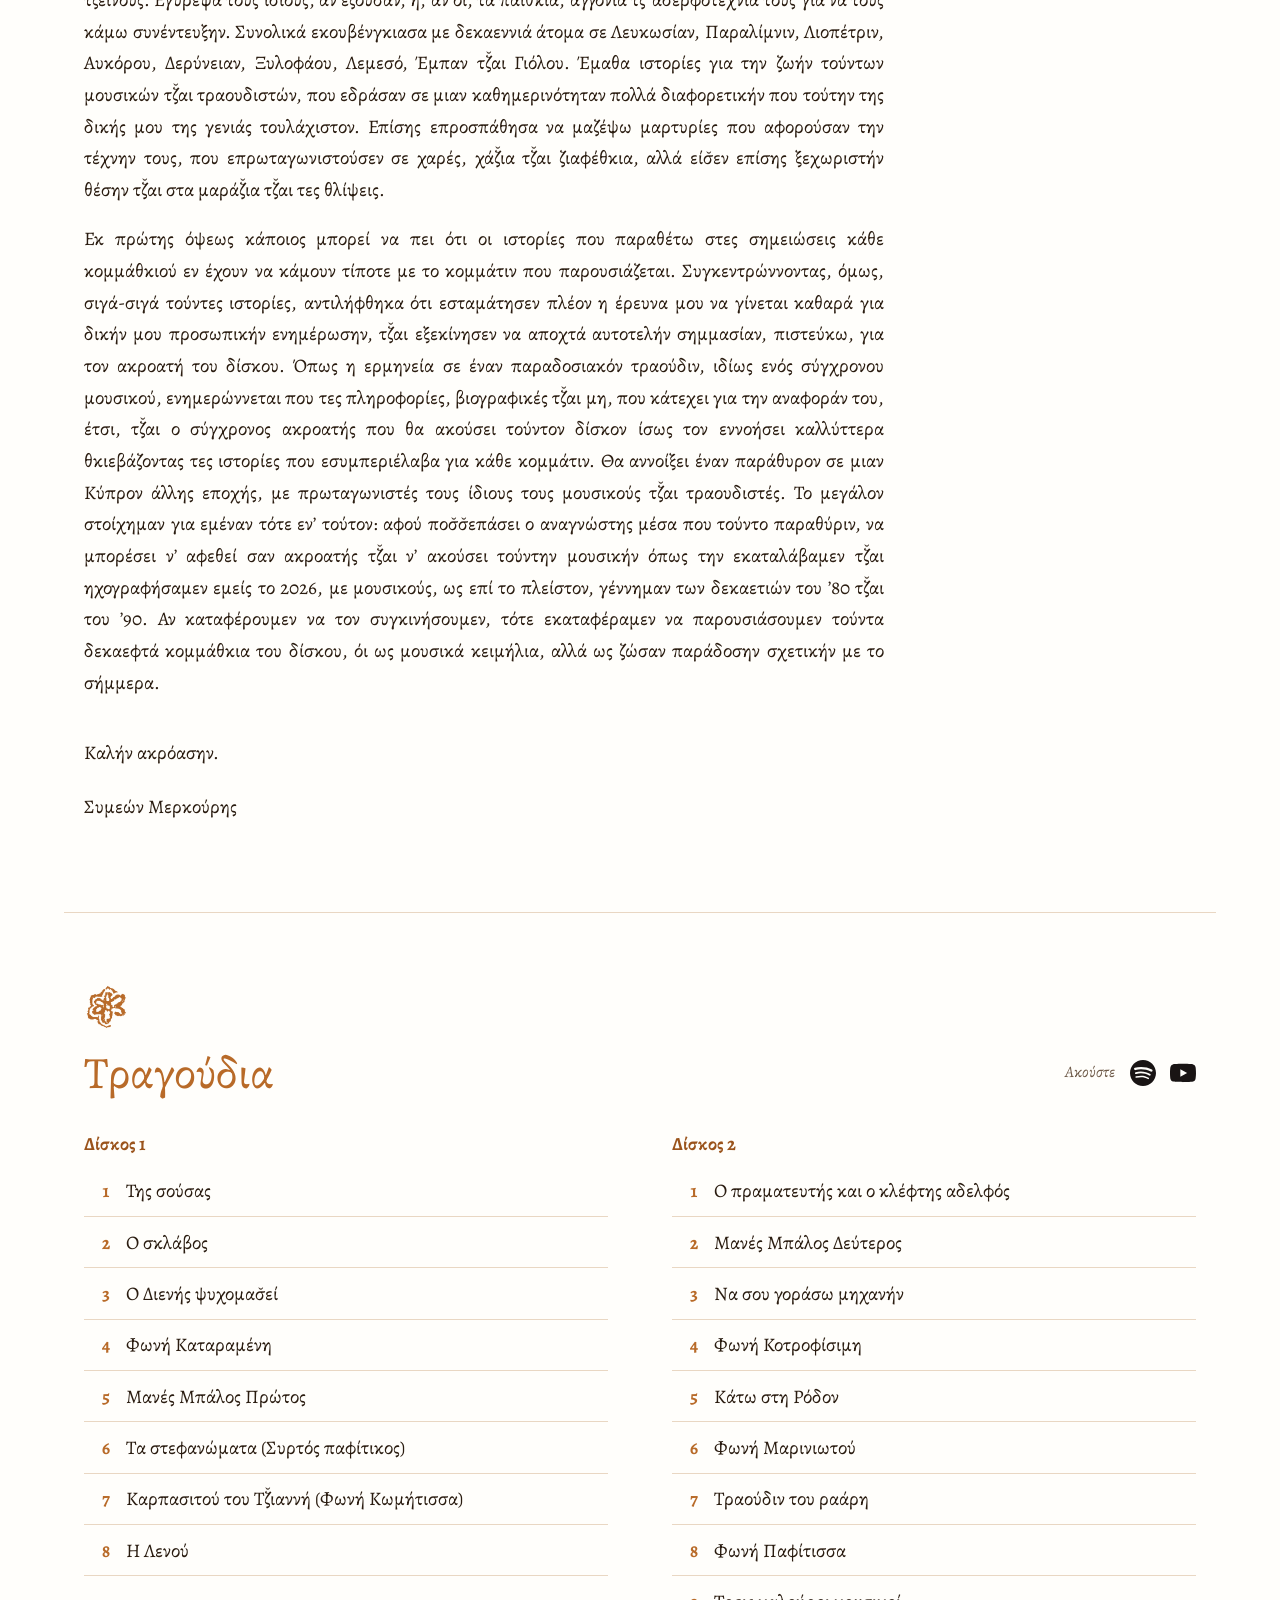
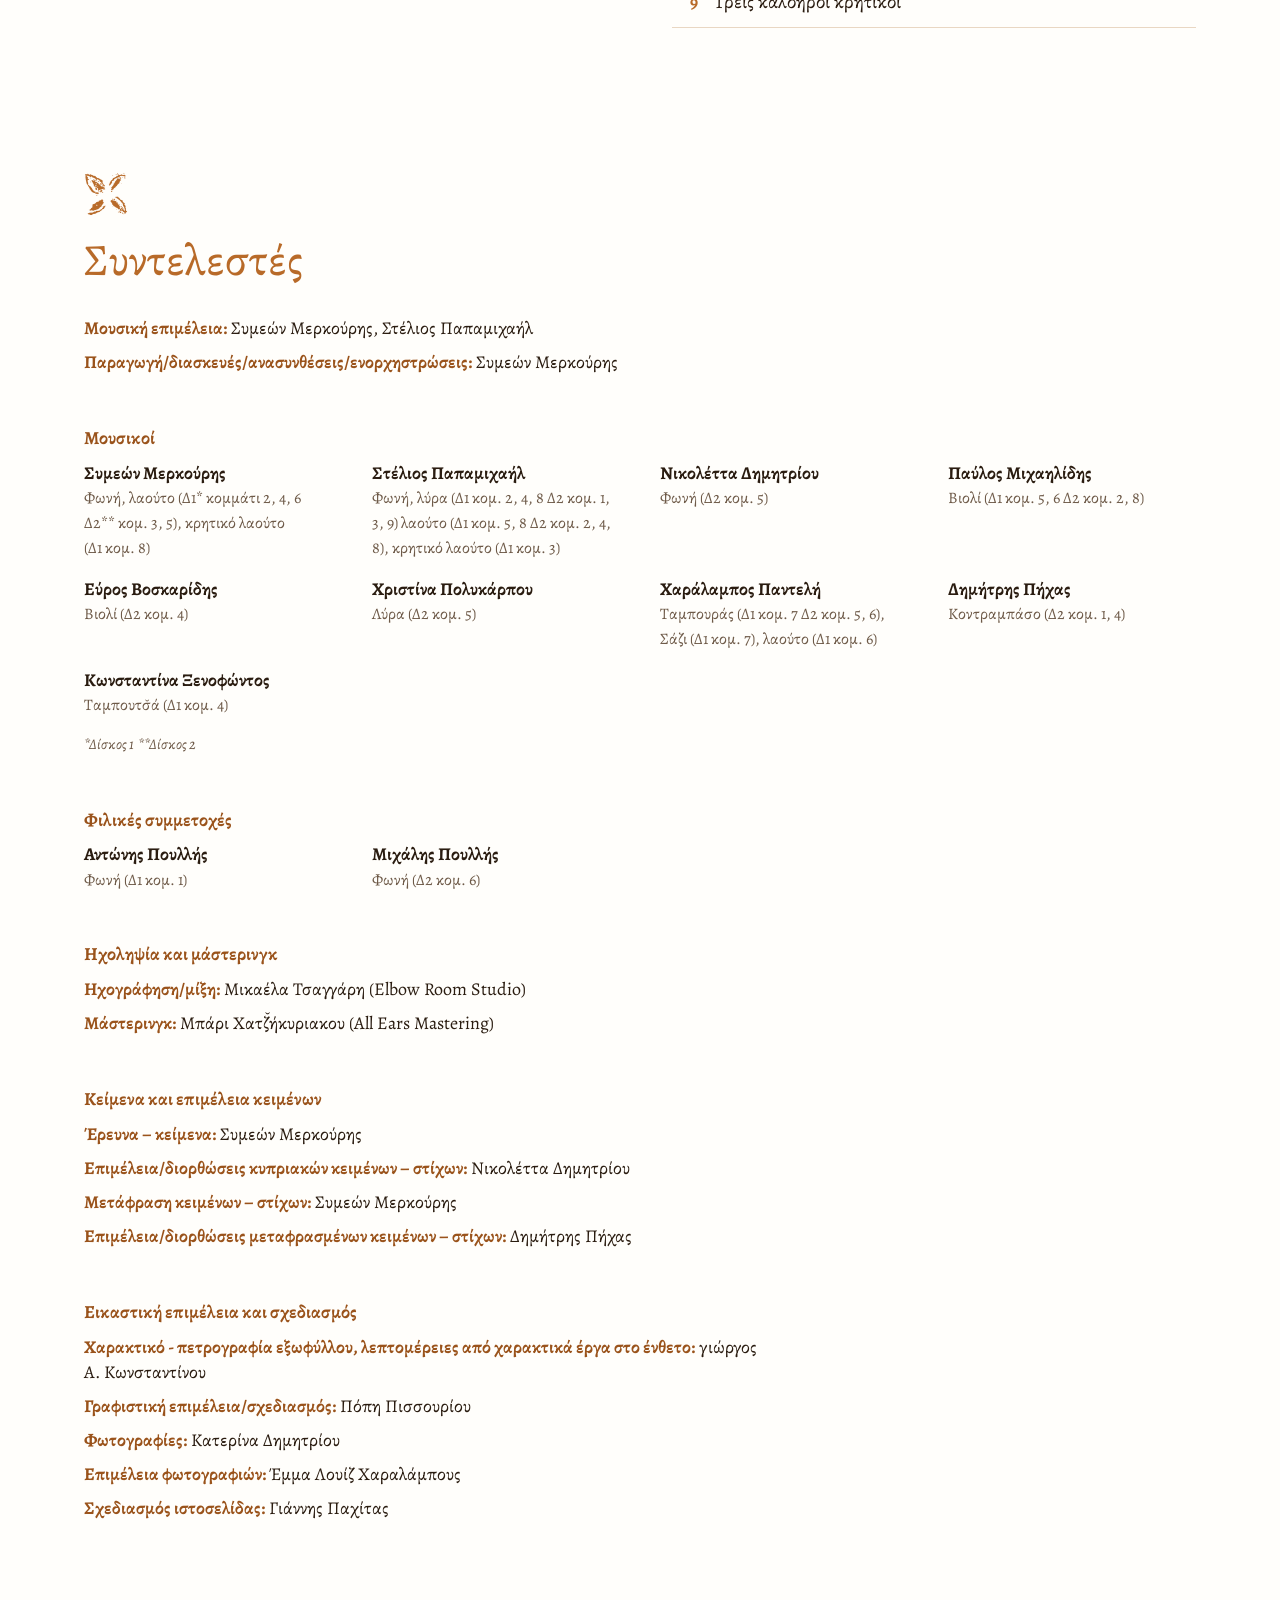
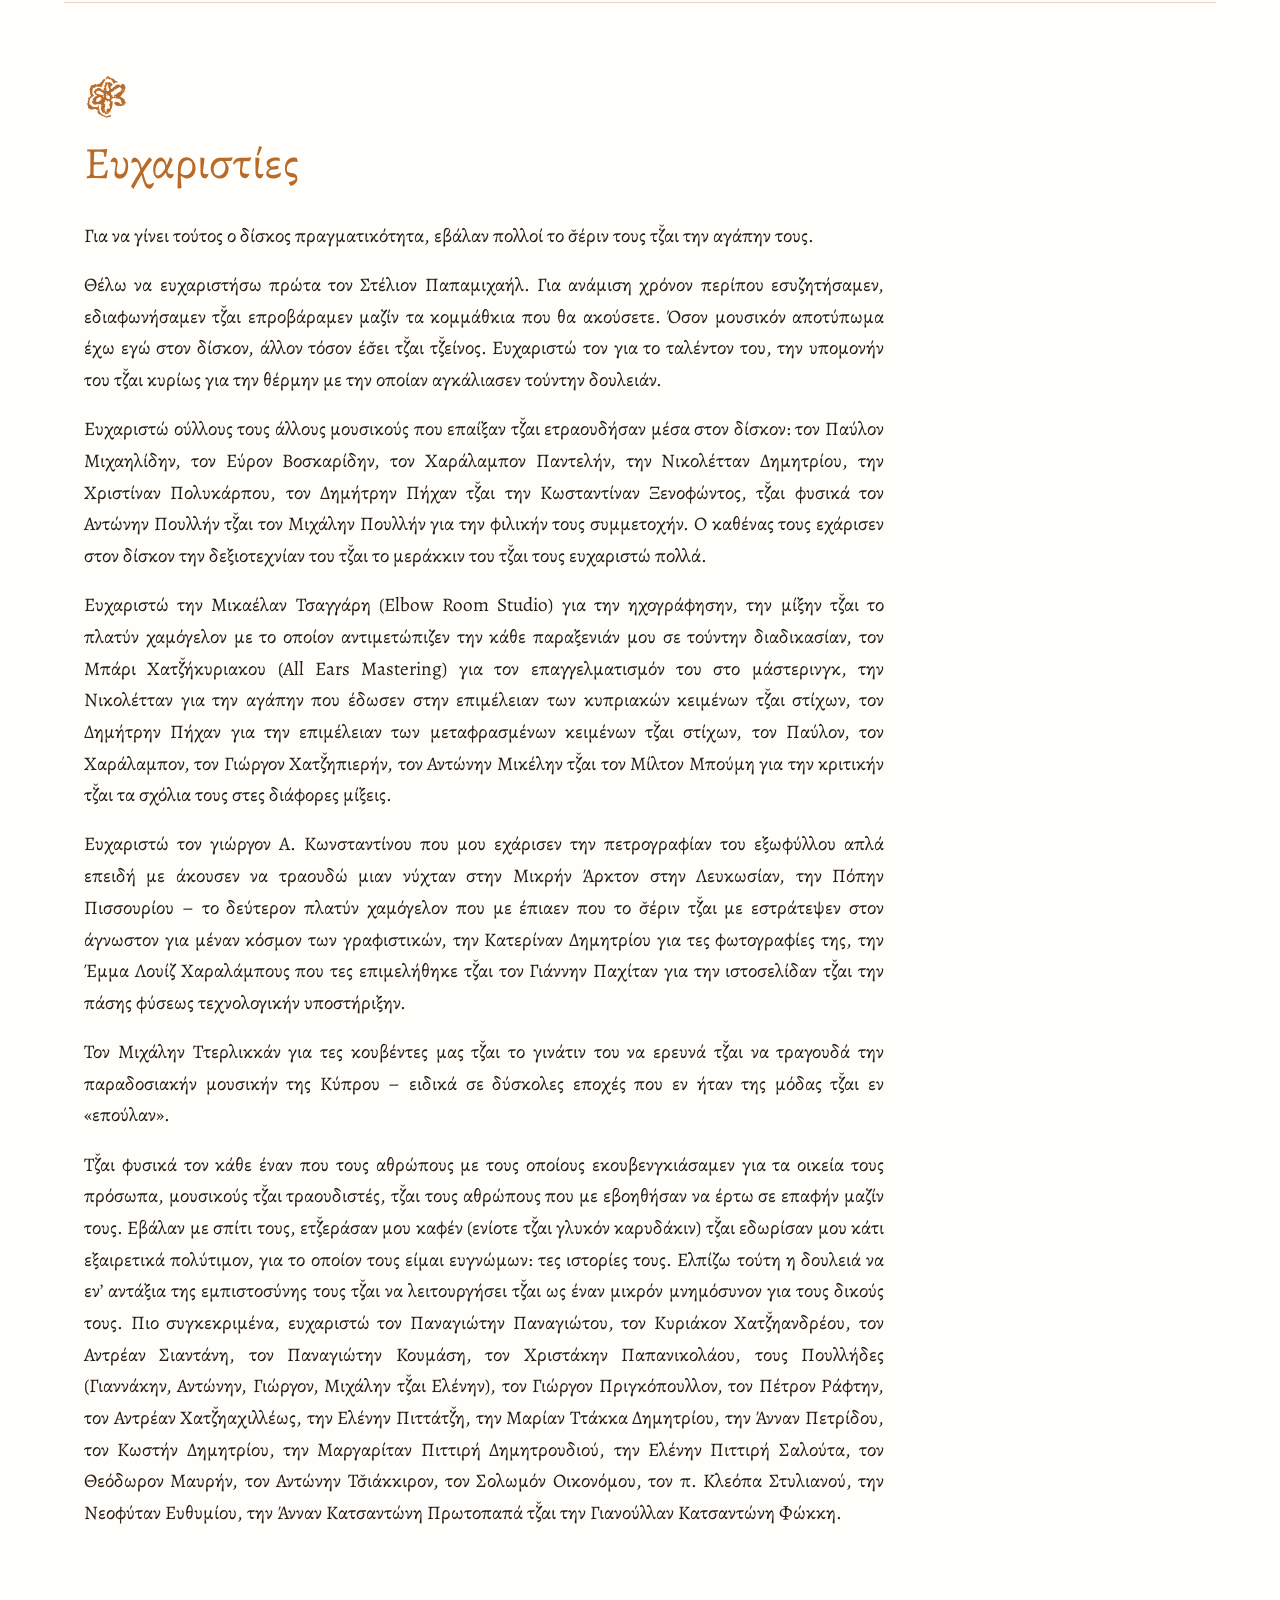
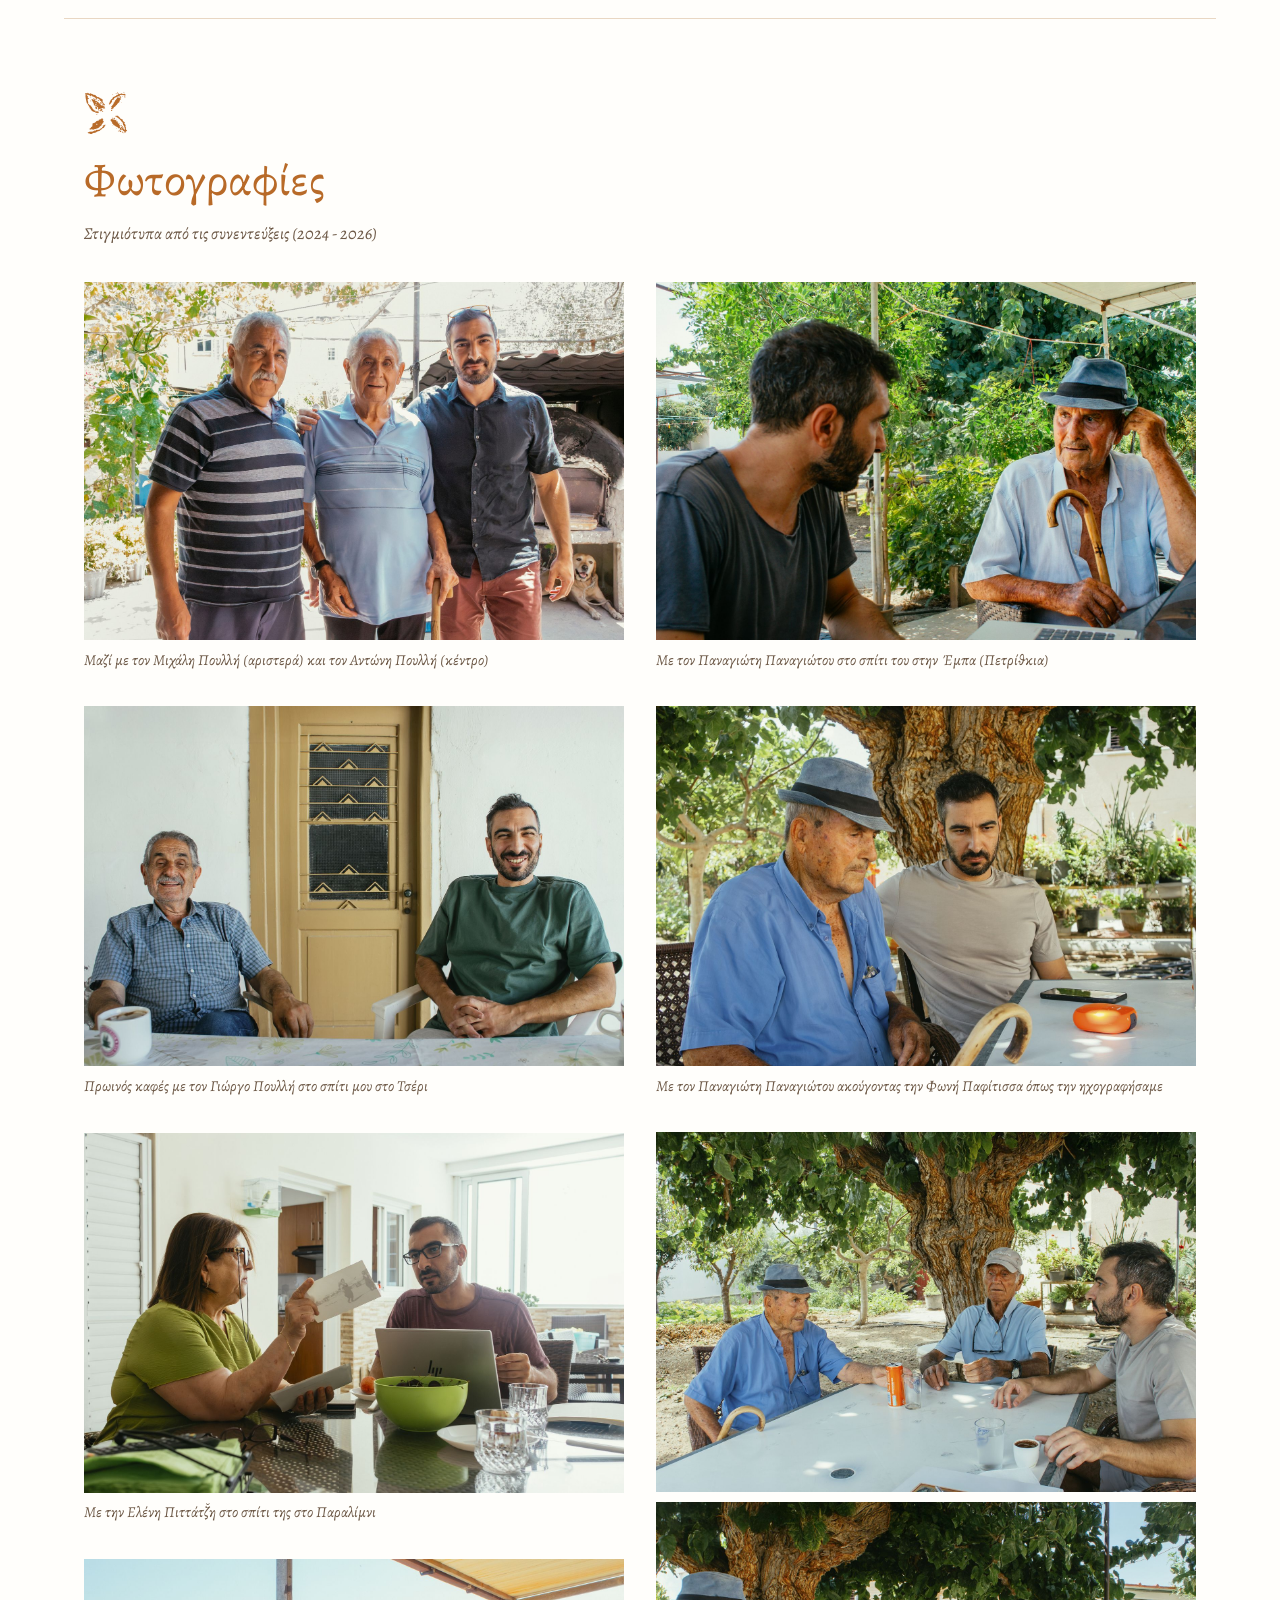
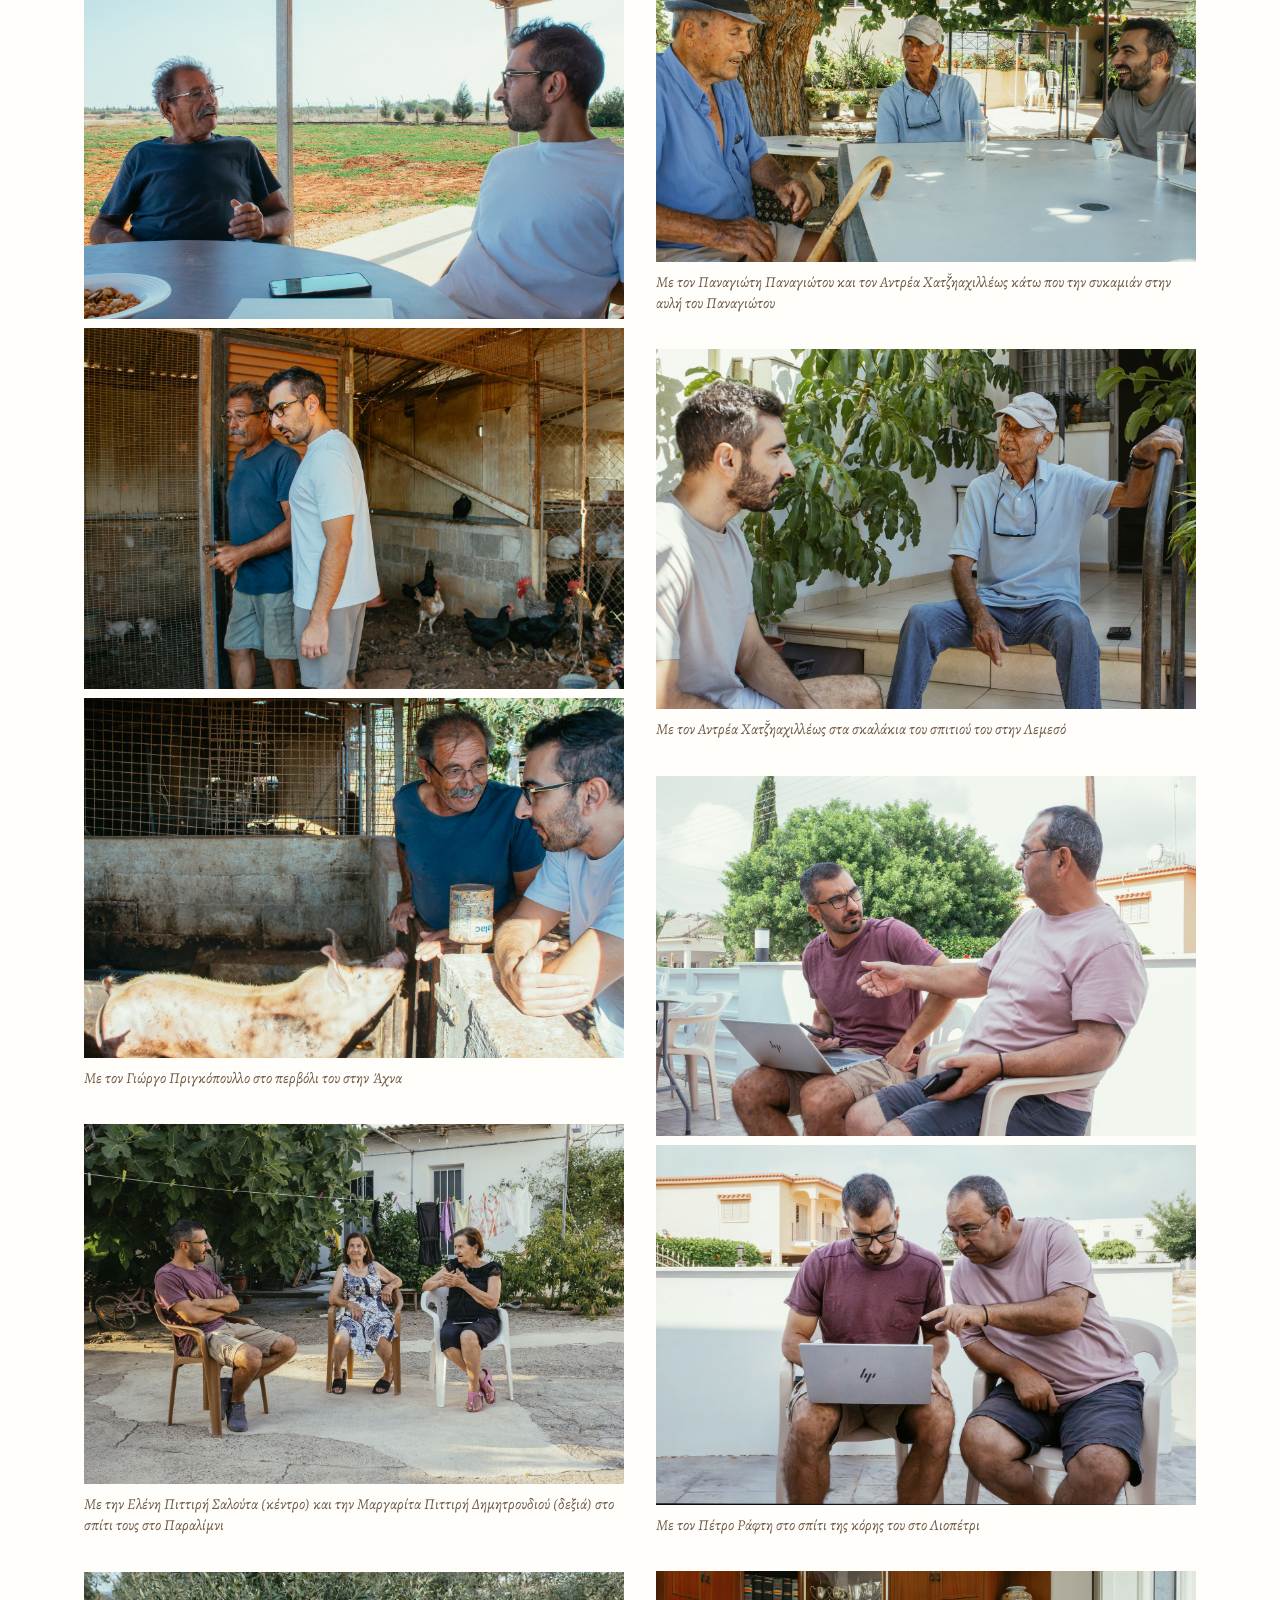
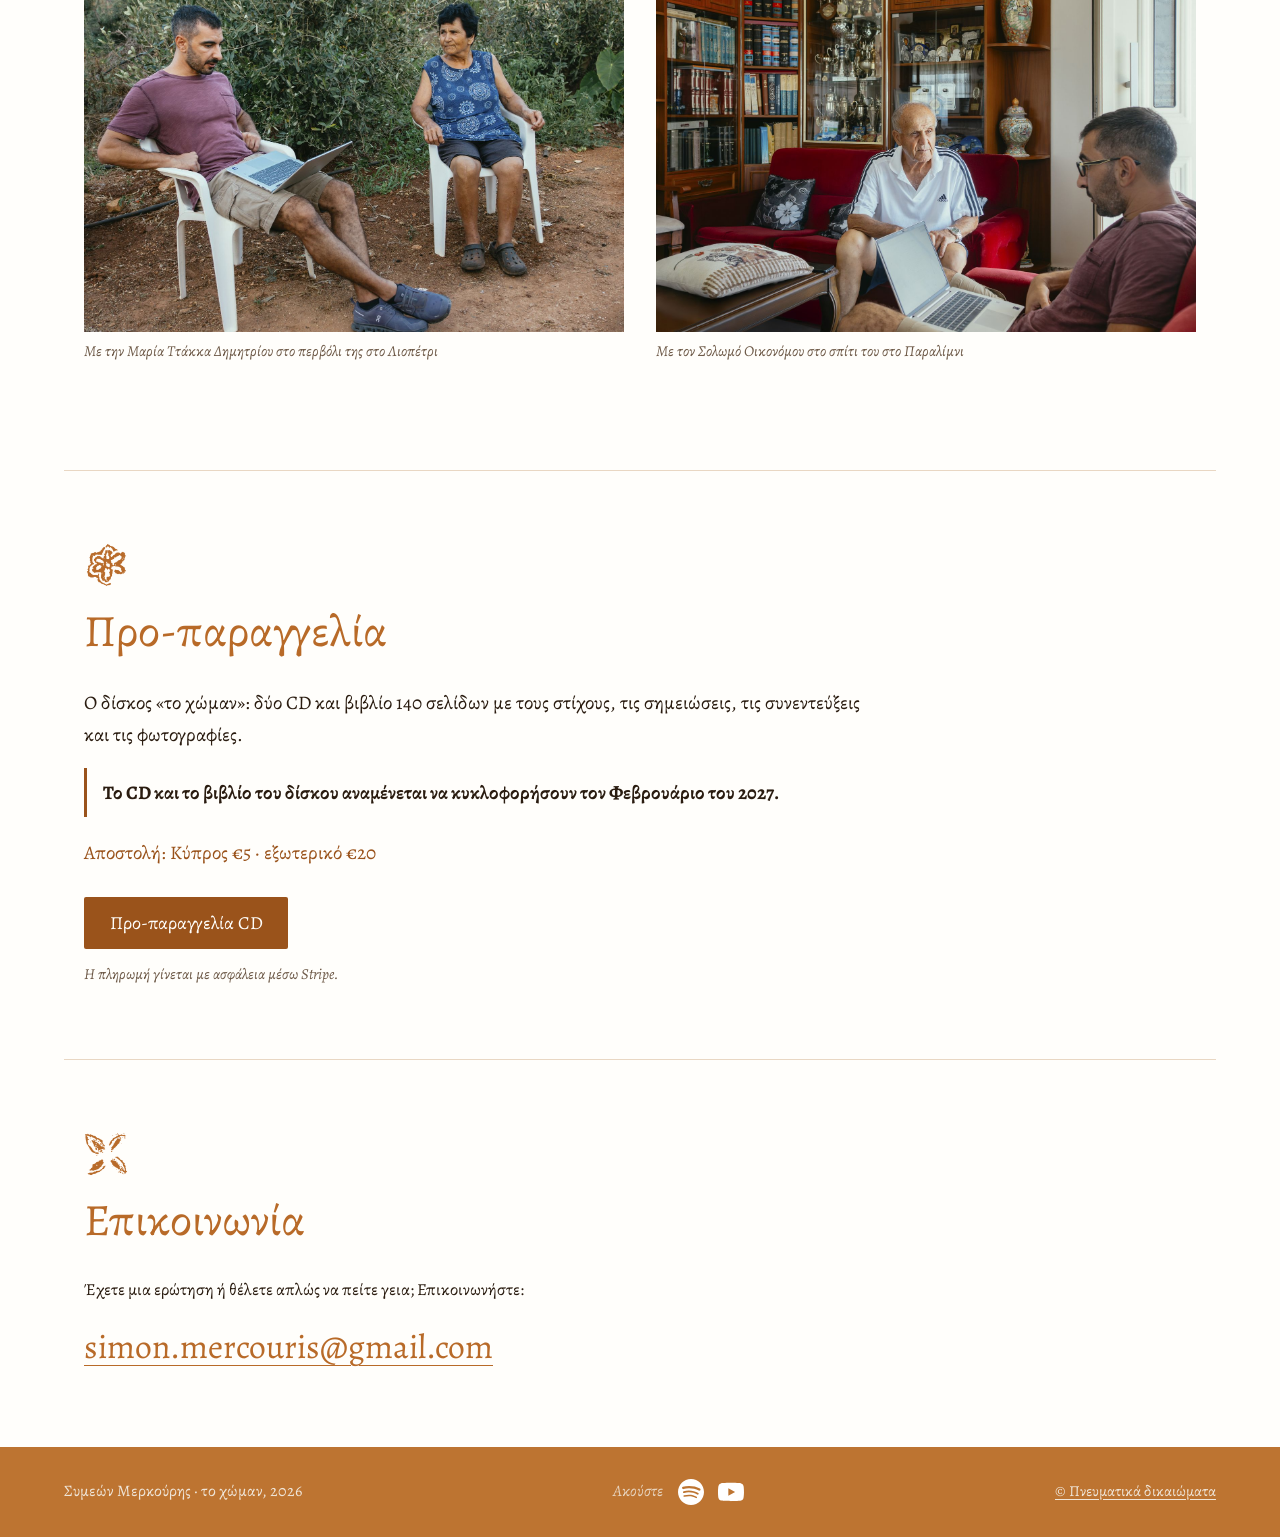
==== commit 6b5302b3: "lowercase γιώργος on purpose Co-Authored-By: Claude Opus 5.5 <noreply@anthropic.com>" ====
--- a/index.html
+++ b/index.html
@@ -23,12 +23,15 @@
 <meta property="og:title" content="το χώμαν (To Homan) — Συμεών Μερκούρης · Symeon Mercouris">
 <meta property="og:description" content="Traditional songs of Cyprus by Symeon Mercouris and Stelios Papamichael. Παραδοσιακά τραγούδια της Κύπρου.">
 <meta property="og:url" content="https://tohoman.eu/">
-<meta property="og:image" content="https://tohoman.eu/images/cover.jpg">
-<meta property="og:image:width" content="1400">
-<meta property="og:image:height" content="1835">
+<meta property="og:image" content="https://tohoman.eu/images/og.jpg">
+<meta property="og:image:type" content="image/jpeg">
+<meta property="og:image:width" content="1200">
+<meta property="og:image:height" content="630">
+<meta property="og:image:alt" content="το χώμαν (To Homan), traditional songs of Cyprus, by Symeon Mercouris and Stelios Papamichael: the stone engraving with a yellow sun beside the title, on ochre.">
 <meta property="og:locale" content="el_GR">
 <meta property="og:locale:alternate" content="en_GB">
 <meta name="twitter:card" content="summary_large_image">
+<meta name="twitter:image" content="https://tohoman.eu/images/og.jpg">
 <!-- Structured data for Google. alternateName lists the spellings people
      search for (older "Simon", "Merkouris" with a k, the Greek); the page
      itself keeps the official names. -->
@@ -172,7 +175,7 @@
         <h3>Κείμενα και επιμέλεια κειμένων</h3>
         <ul class="roles"><li><span class="k">Έρευνα – κείμενα:</span> Συμεών&nbsp;Μερκούρης</li><li><span class="k">Επιμέλεια/διορθώσεις κυπριακών κειμένων – στίχων:</span> Νικολέττα&nbsp;Δημητρίου</li><li><span class="k">Μετάφραση κειμένων – στίχων:</span> Συμεών&nbsp;Μερκούρης</li><li><span class="k">Επιμέλεια/διορθώσεις μεταφρασμένων κειμένων – στίχων:</span> Δημήτρης&nbsp;Πήχας</li></ul>
         <h3>Εικαστική επιμέλεια και σχεδιασμός</h3>
-        <ul class="roles"><li><span class="k">Χαρακτικό - πετρογραφία εξωφύλλου, λεπτομέρειες από χαρακτικά έργα στο ένθετο:</span> Γιώργος Α.&nbsp;Κωνσταντίνου</li><li><span class="k">Γραφιστική επιμέλεια/σχεδιασμός:</span> Πόπη&nbsp;Πισσουρίου</li><li><span class="k">Φωτογραφίες:</span> Κατερίνα&nbsp;Δημητρίου</li><li><span class="k">Επιμέλεια φωτογραφιών:</span> Έμμα&nbsp;Λουίζ&nbsp;Χαραλάμπους</li><li><span class="k">Σχεδιασμός ιστοσελίδας:</span> Γιάννης&nbsp;Παχίτας</li></ul>
+        <ul class="roles"><li><span class="k">Χαρακτικό - πετρογραφία εξωφύλλου, λεπτομέρειες από χαρακτικά έργα στο ένθετο:</span> γιώργος Α.&nbsp;Κωνσταντίνου</li><li><span class="k">Γραφιστική επιμέλεια/σχεδιασμός:</span> Πόπη&nbsp;Πισσουρίου</li><li><span class="k">Φωτογραφίες:</span> Κατερίνα&nbsp;Δημητρίου</li><li><span class="k">Επιμέλεια φωτογραφιών:</span> Έμμα&nbsp;Λουίζ&nbsp;Χαραλάμπους</li><li><span class="k">Σχεδιασμός ιστοσελίδας:</span> Γιάννης&nbsp;Παχίτας</li></ul>
       </div>
       <div lang="en">
         <ul class="roles"><li><span class="k">Musical direction:</span> Symeon&nbsp;Mercouris, Stelios&nbsp;Papamichael</li><li><span class="k">Production/arrangements/re-compositions/orchestration:</span> Symeon&nbsp;Mercouris</li></ul>
@@ -198,7 +201,7 @@
         <p lang="el">Θέλω να ευχαριστήσω πρώτα τον Στέλιον Παπαμιχαήλ. Για ανάμιση χρόνον περίπου εσυζητήσαμεν, εδιαφωνήσαμεν τζ̆αι επροβάραμεν μαζίν τα κομμάθκια που θα ακούσετε. Όσον μουσικόν αποτύπωμα έχω εγώ στον δίσκον, άλλον τόσον έσ̆ει τζ̆αι τζ̆είνος. Ευχαριστώ τον για το ταλέντον του, την υπομονήν του τζ̆αι κυρίως για την θέρμην με την οποίαν αγκάλιασεν τούντην δουλειάν.</p>
         <p lang="el">Ευχαριστώ ούλλους τους άλλους μουσικούς που επαίξαν τζ̆αι ετραουδήσαν μέσα στον δίσκον: τον Παύλον Μιχαηλίδην, τον Εύρον Βοσκαρίδην, τον Χαράλαμπον Παντελήν, την Νικολέτταν Δημητρίου, την Χριστίναν Πολυκάρπου, τον Δημήτρην Πήχαν τζ̆αι την Κωσταντίναν Ξενοφώντος, τζ̆αι φυσικά τον Αντώνην Πουλλήν τζ̆αι τον Μιχάλην Πουλλήν για την φιλικήν τους συμμετοχήν. Ο καθένας τους εχάρισεν στον δίσκον την δεξιοτεχνίαν του τζ̆αι το μεράκκιν του τζ̆αι τους ευχαριστώ πολλά.</p>
         <p lang="el">Ευχαριστώ την Μικαέλαν Τσαγγάρη (Elbow Room Studio) για την ηχογράφησην, την μίξην τζ̆αι το πλατύν χαμόγελον με το οποίον αντιμετώπιζεν την κάθε παραξενιάν μου σε τούντην διαδικασίαν, τον Μπάρι Χατζ̆ήκυριακου (All Ears Mastering) για τον επαγγελματισμόν του στο μάστερινγκ, την Νικολέτταν για την αγάπην που έδωσεν στην επιμέλειαν των κυπριακών κειμένων τζ̆αι στίχων, τον Δημήτρην Πήχαν για την επιμέλειαν των μεταφρασμένων κειμένων τζ̆αι στίχων, τον Παύλον, τον Χαράλαμπον, τον Γιώργον Χατζ̆ηπιερήν, τον Αντώνην Μικέλην τζ̆αι τον Μίλτον Μπούμη για την κριτικήν τζ̆αι τα σχόλια τους στες διάφορες μίξεις.</p>
-        <p lang="el">Ευχαριστώ τον Γιώργον Α. Κωνσταντίνου που μου εχάρισεν την πετρογραφίαν του εξωφύλλου απλά επειδή με άκουσεν να τραουδώ μιαν νύχταν στην Μικρήν Άρκτον στην Λευκωσίαν, την Πόπην Πισσουρίου – το δεύτερον πλατύν χαμόγελον που με έπιαεν που το σ̆έριν τζ̆αι με εστράτεψεν στον άγνωστον για μέναν κόσμον των γραφιστικών, την Κατερίναν Δημητρίου για τες φωτογραφίες της, την Έμμα Λουίζ Χαραλάμπους που τες επιμελήθηκε τζ̆αι τον Γιάννην Παχίταν για την ιστοσελίδαν τζ̆αι την πάσης φύσεως τεχνολογικήν υποστήριξην.</p>
+        <p lang="el">Ευχαριστώ τον γιώργον Α. Κωνσταντίνου που μου εχάρισεν την πετρογραφίαν του εξωφύλλου απλά επειδή με άκουσεν να τραουδώ μιαν νύχταν στην Μικρήν Άρκτον στην Λευκωσίαν, την Πόπην Πισσουρίου – το δεύτερον πλατύν χαμόγελον που με έπιαεν που το σ̆έριν τζ̆αι με εστράτεψεν στον άγνωστον για μέναν κόσμον των γραφιστικών, την Κατερίναν Δημητρίου για τες φωτογραφίες της, την Έμμα Λουίζ Χαραλάμπους που τες επιμελήθηκε τζ̆αι τον Γιάννην Παχίταν για την ιστοσελίδαν τζ̆αι την πάσης φύσεως τεχνολογικήν υποστήριξην.</p>
         <p lang="el">Τον Μιχάλην Ττερλικκάν για τες κουβέντες μας τζ̆αι το γινάτιν του να ερευνά τζ̆αι να τραγουδά την παραδοσιακήν μουσικήν της Κύπρου – ειδικά σε δύσκολες εποχές που εν ήταν της μόδας τζ̆αι εν «επούλαν».</p>
         <p lang="el">Τζ̆αι φυσικά τον κάθε έναν που τους αθρώπους με τους οποίους εκουβενγκιάσαμεν για τα οικεία τους πρόσωπα, μουσικούς τζ̆αι τραουδιστές, τζ̆αι τους αθρώπους που με εβοηθήσαν να έρτω σε επαφήν μαζίν τους. Εβάλαν με σπίτι τους, ετζ̆εράσαν μου καφέν (ενίοτε τζ̆αι γλυκόν καρυδάκιν) τζ̆αι εδωρίσαν μου κάτι εξαιρετικά πολύτιμον, για το οποίον τους είμαι ευγνώμων: τες ιστορίες τους. Ελπίζω τούτη η δουλειά να εν’ αντάξια της εμπιστοσύνης τους τζ̆αι να λειτουργήσει τζ̆αι ως έναν μικρόν μνημόσυνον για τους δικούς τους. Πιο συγκεκριμένα, ευχαριστώ τον Παναγιώτην Παναγιώτου, τον Κυριάκον Χατζ̆ηανδρέου, τον Αντρέαν Σιαντάνη, τον Παναγιώτην Κουμάση, τον Χριστάκην Παπανικολάου, τους Πουλλήδες (Γιαννάκην, Αντώνην, Γιώργον, Μιχάλην τζ̆αι Ελένην), τον Γιώργον Πριγκόπουλλον, τον Πέτρον Ράφτην, τον Αντρέαν Χατζ̆ηαχιλλέως, την Ελένην Πιττάτζ̆η, την Μαρίαν Ττάκκα Δημητρίου, την Άνναν Πετρίδου, τον Κωστήν Δημητρίου, την Μαργαρίταν Πιττιρή Δημητρουδιού, την Ελένην Πιττιρή Σαλούτα, τον Θεόδωρον Μαυρήν, τον Αντώνην Τσ̆ιάκκιρον, τον Σολωμόν Οικονόμου, τον π. Κλεόπα Στυλιανού, την Νεοφύταν Ευθυμίου, την Άνναν Κατσαντώνη Πρωτοπαπά τζ̆αι την Γιανούλλαν Κατσαντώνη Φώκκη.</p>
         <p lang="en">Many people have lent a hand and given their love to this album.</p>
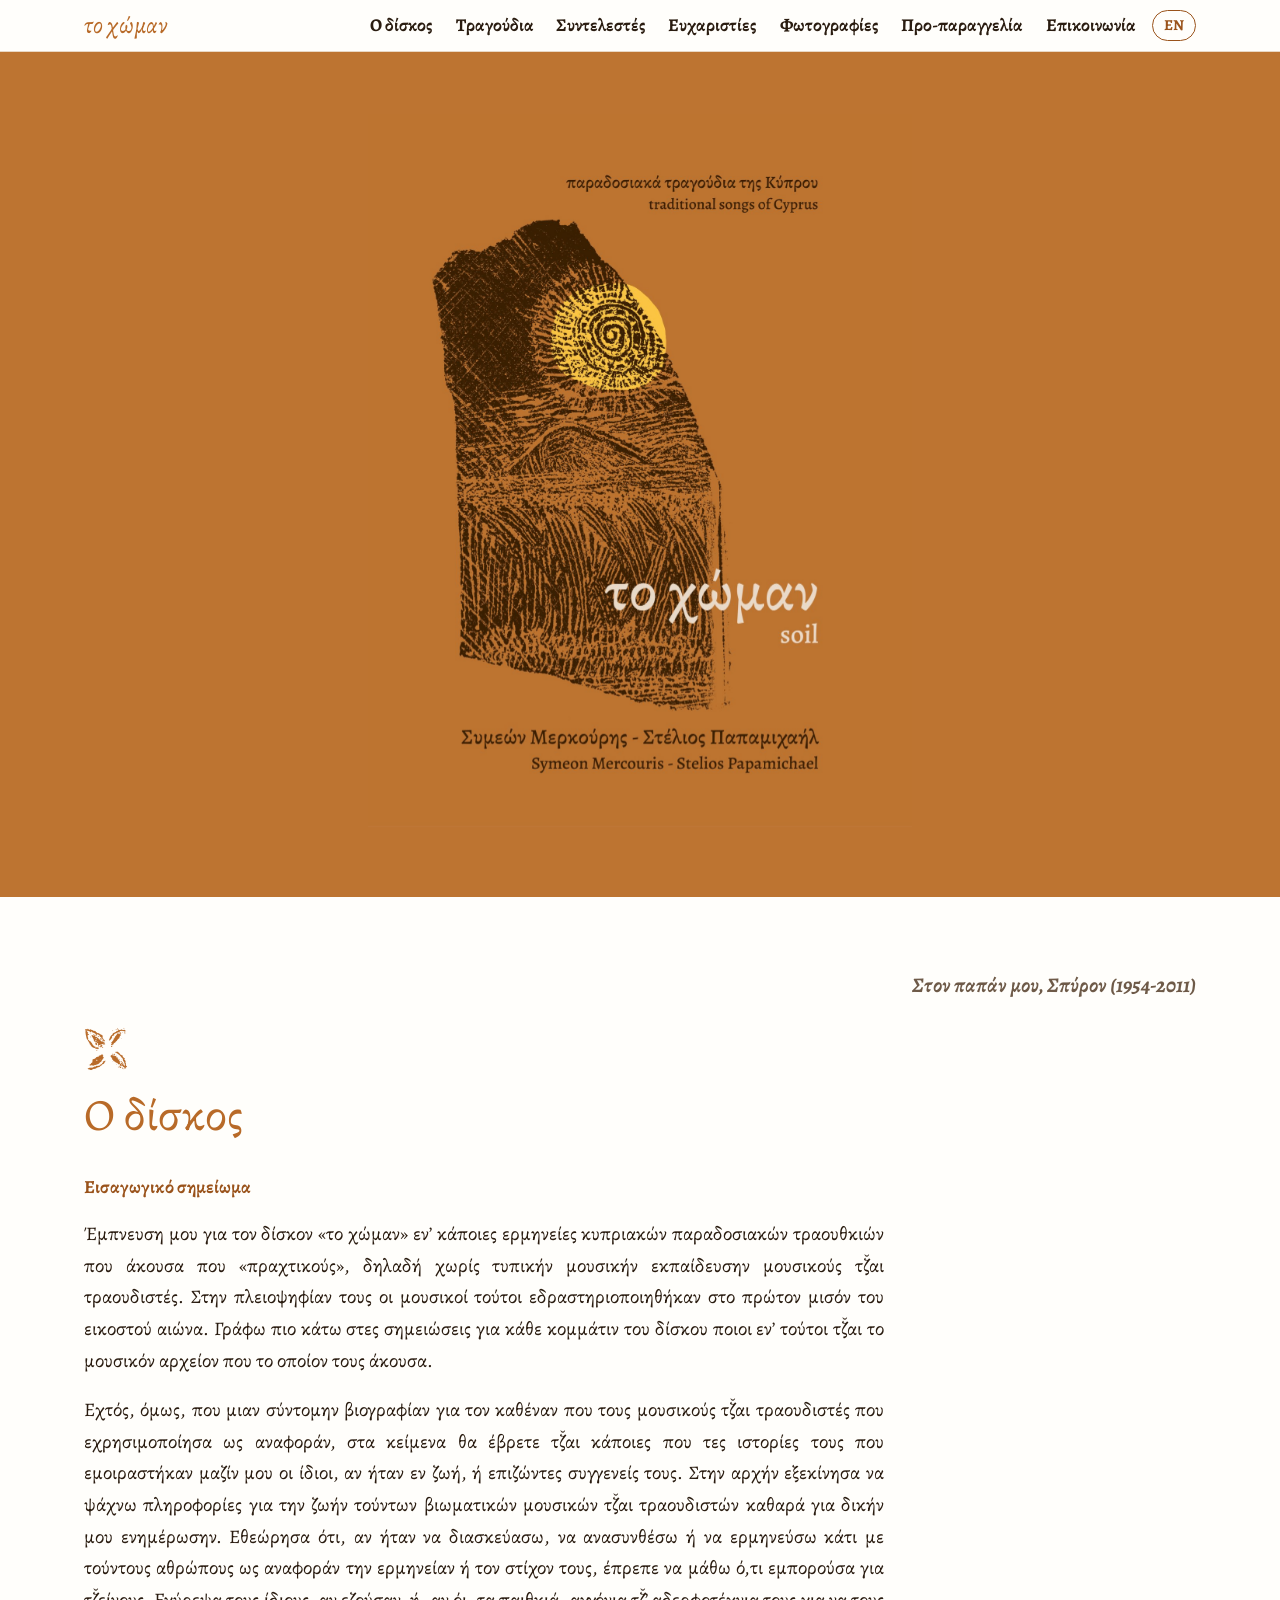
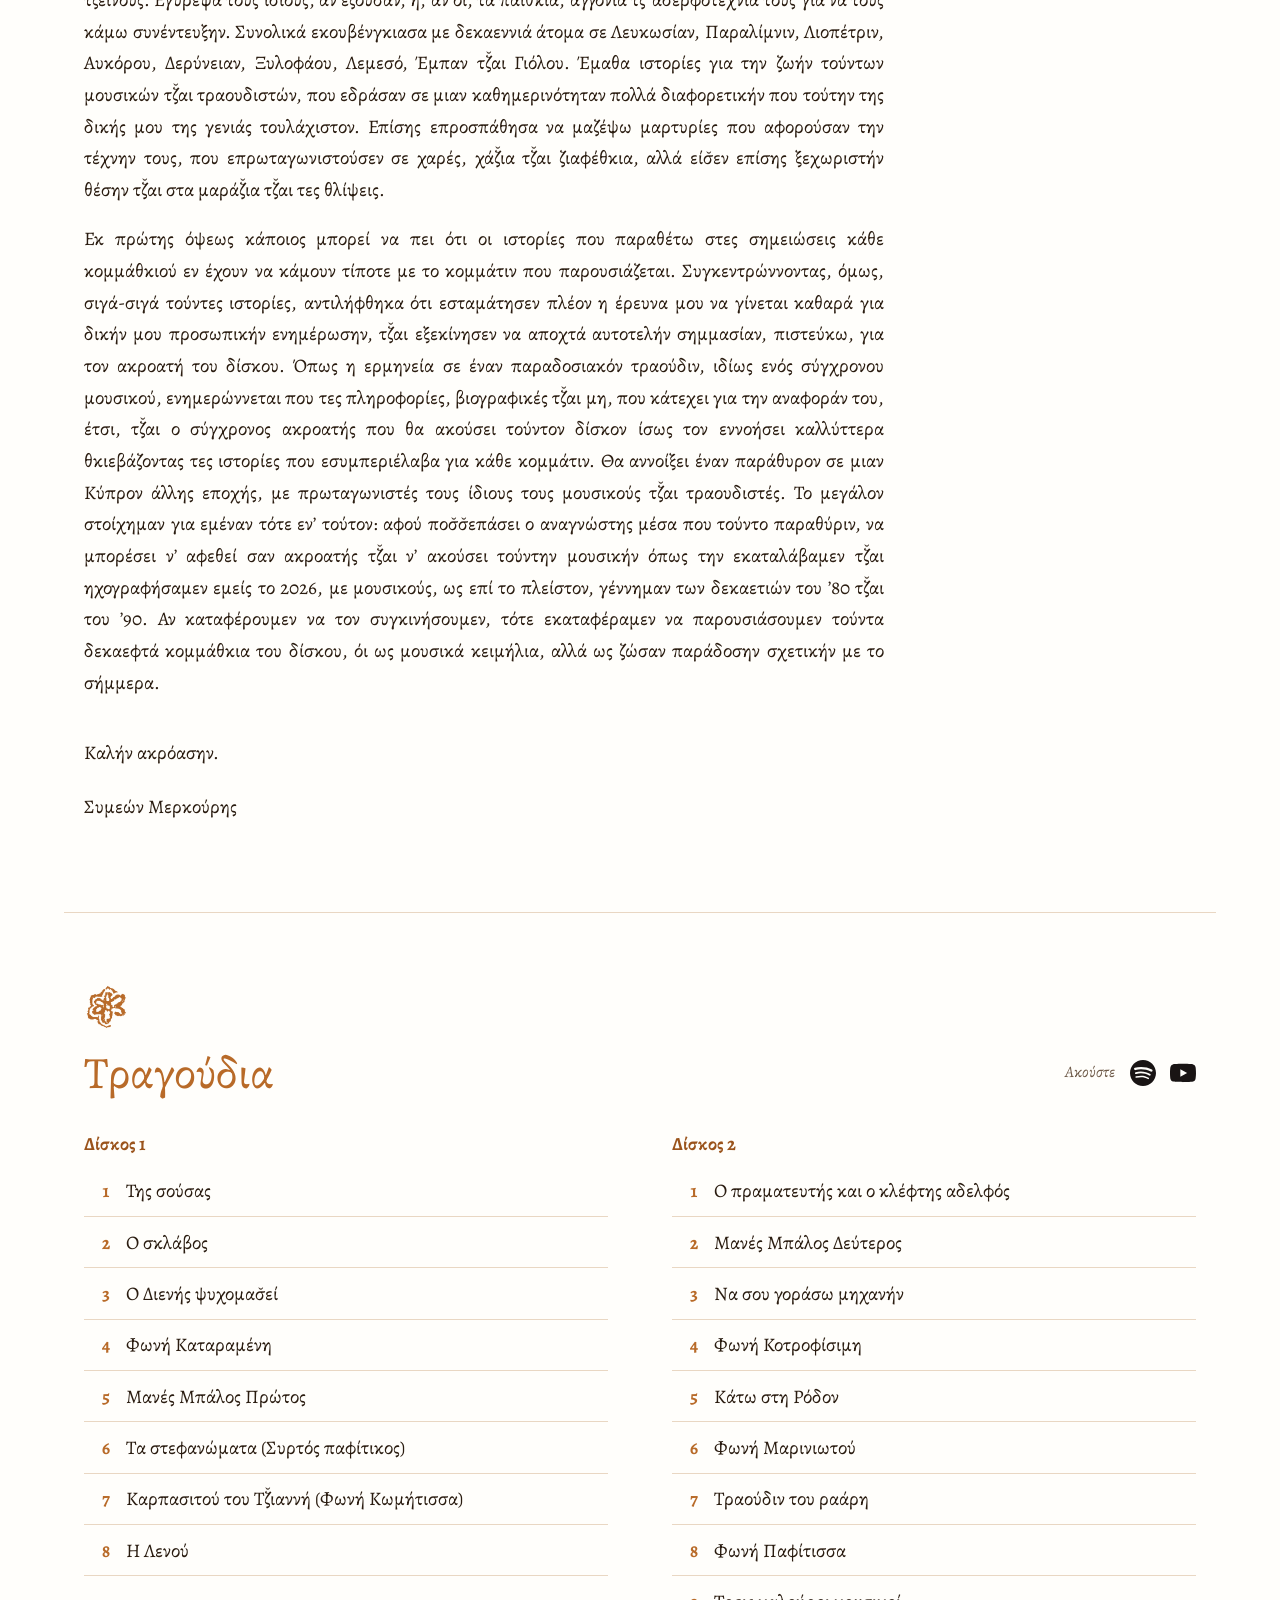
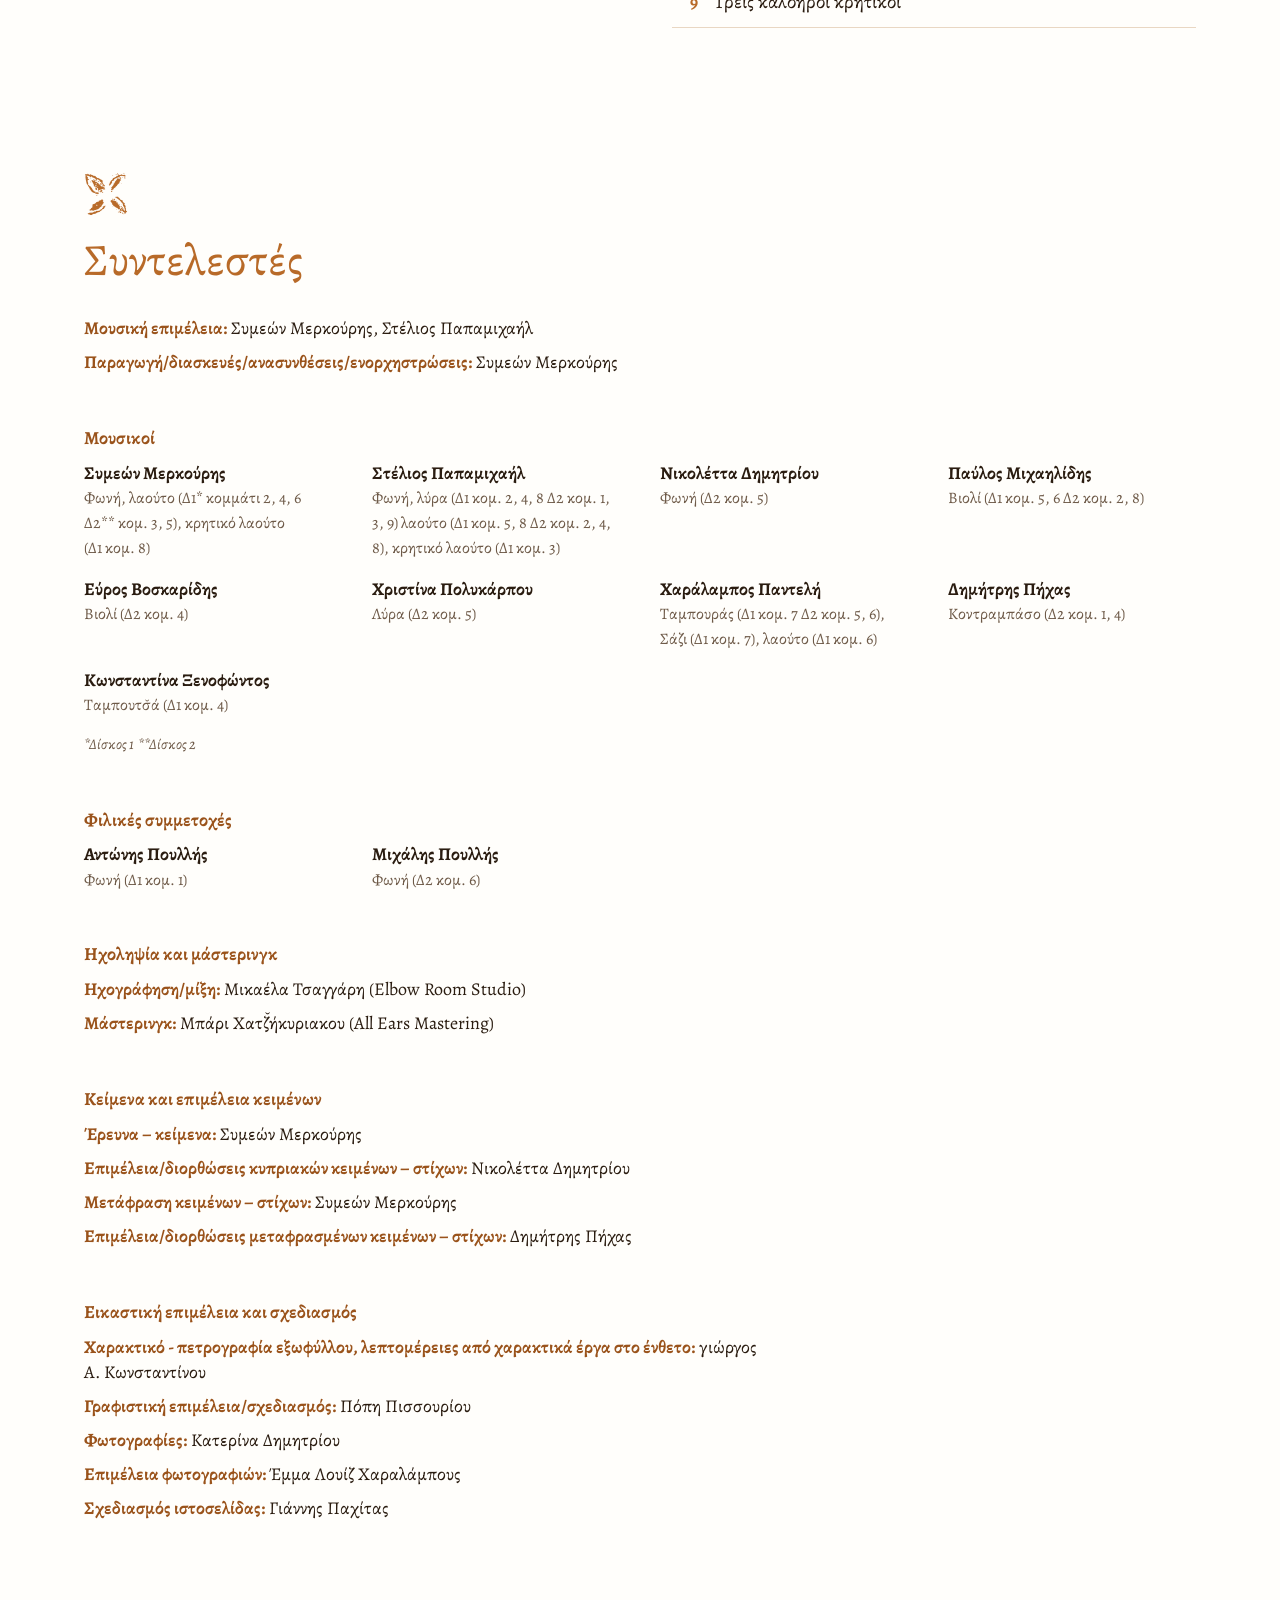
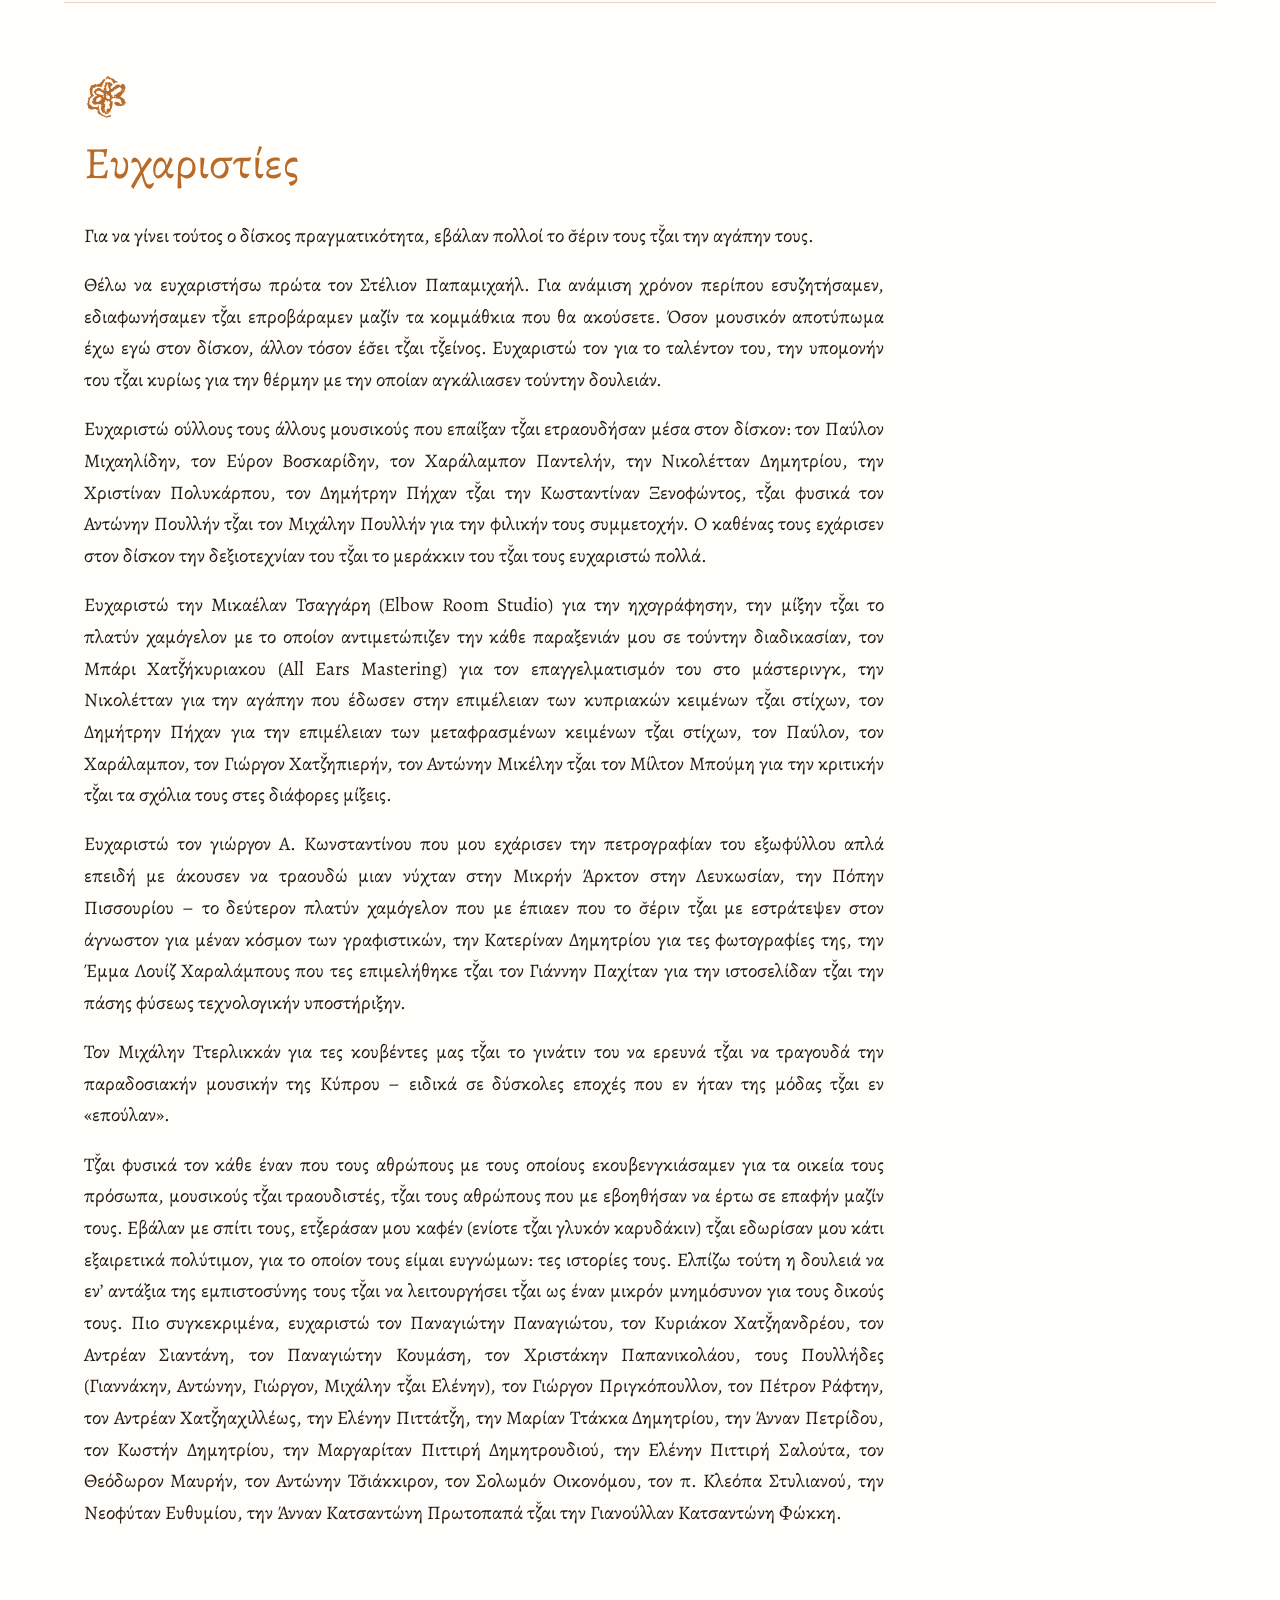
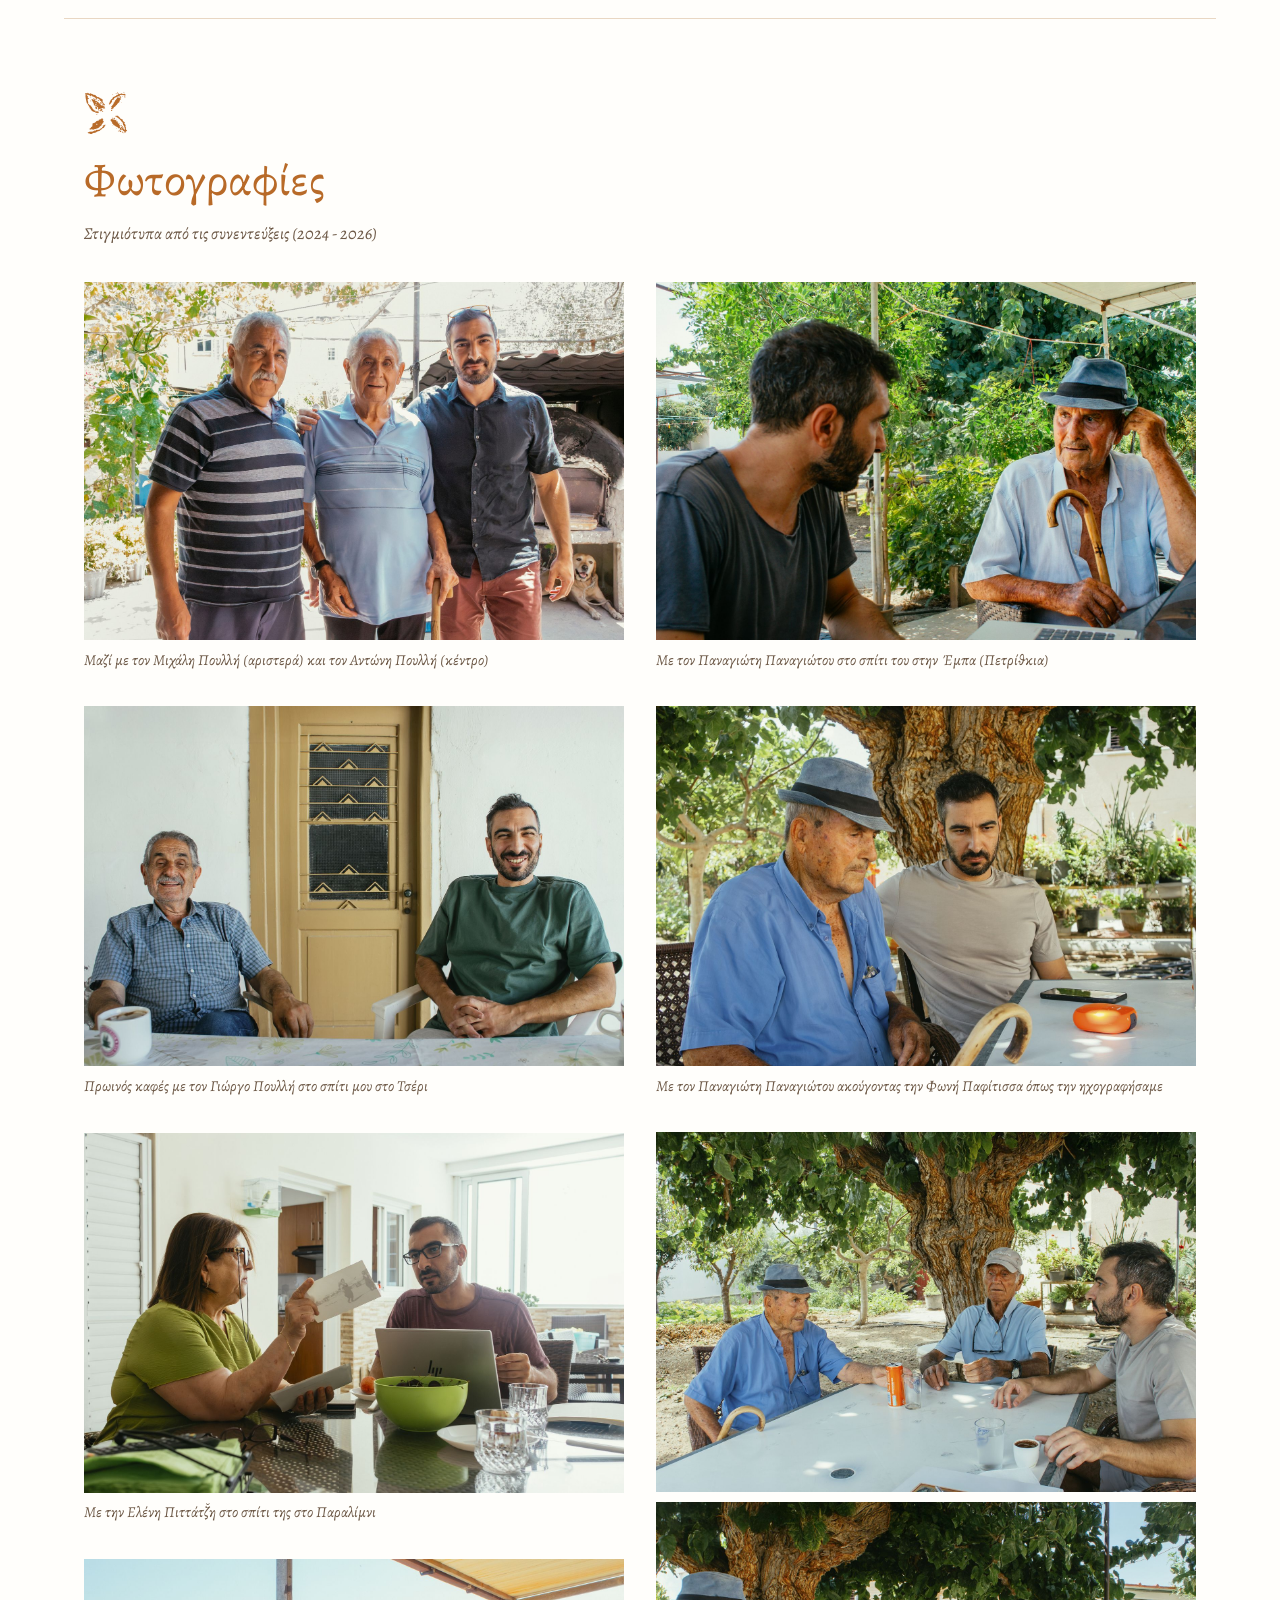
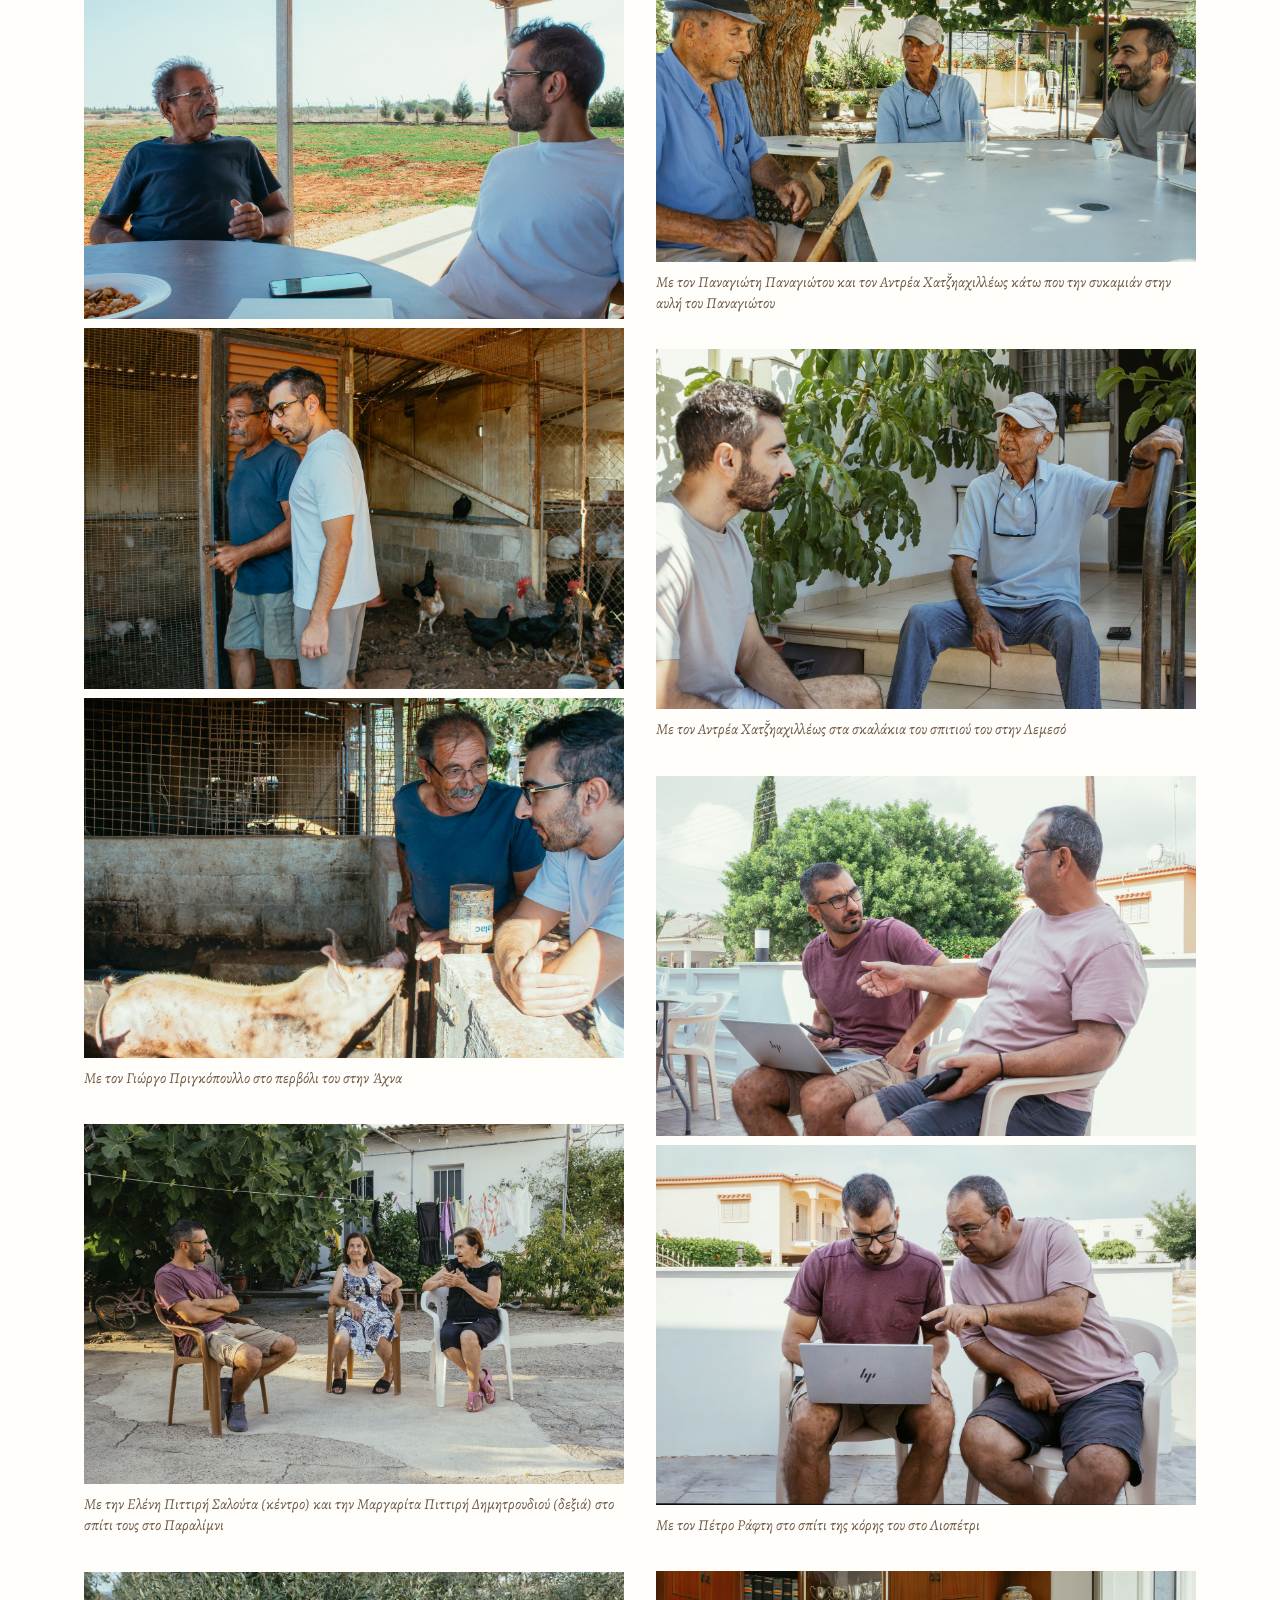
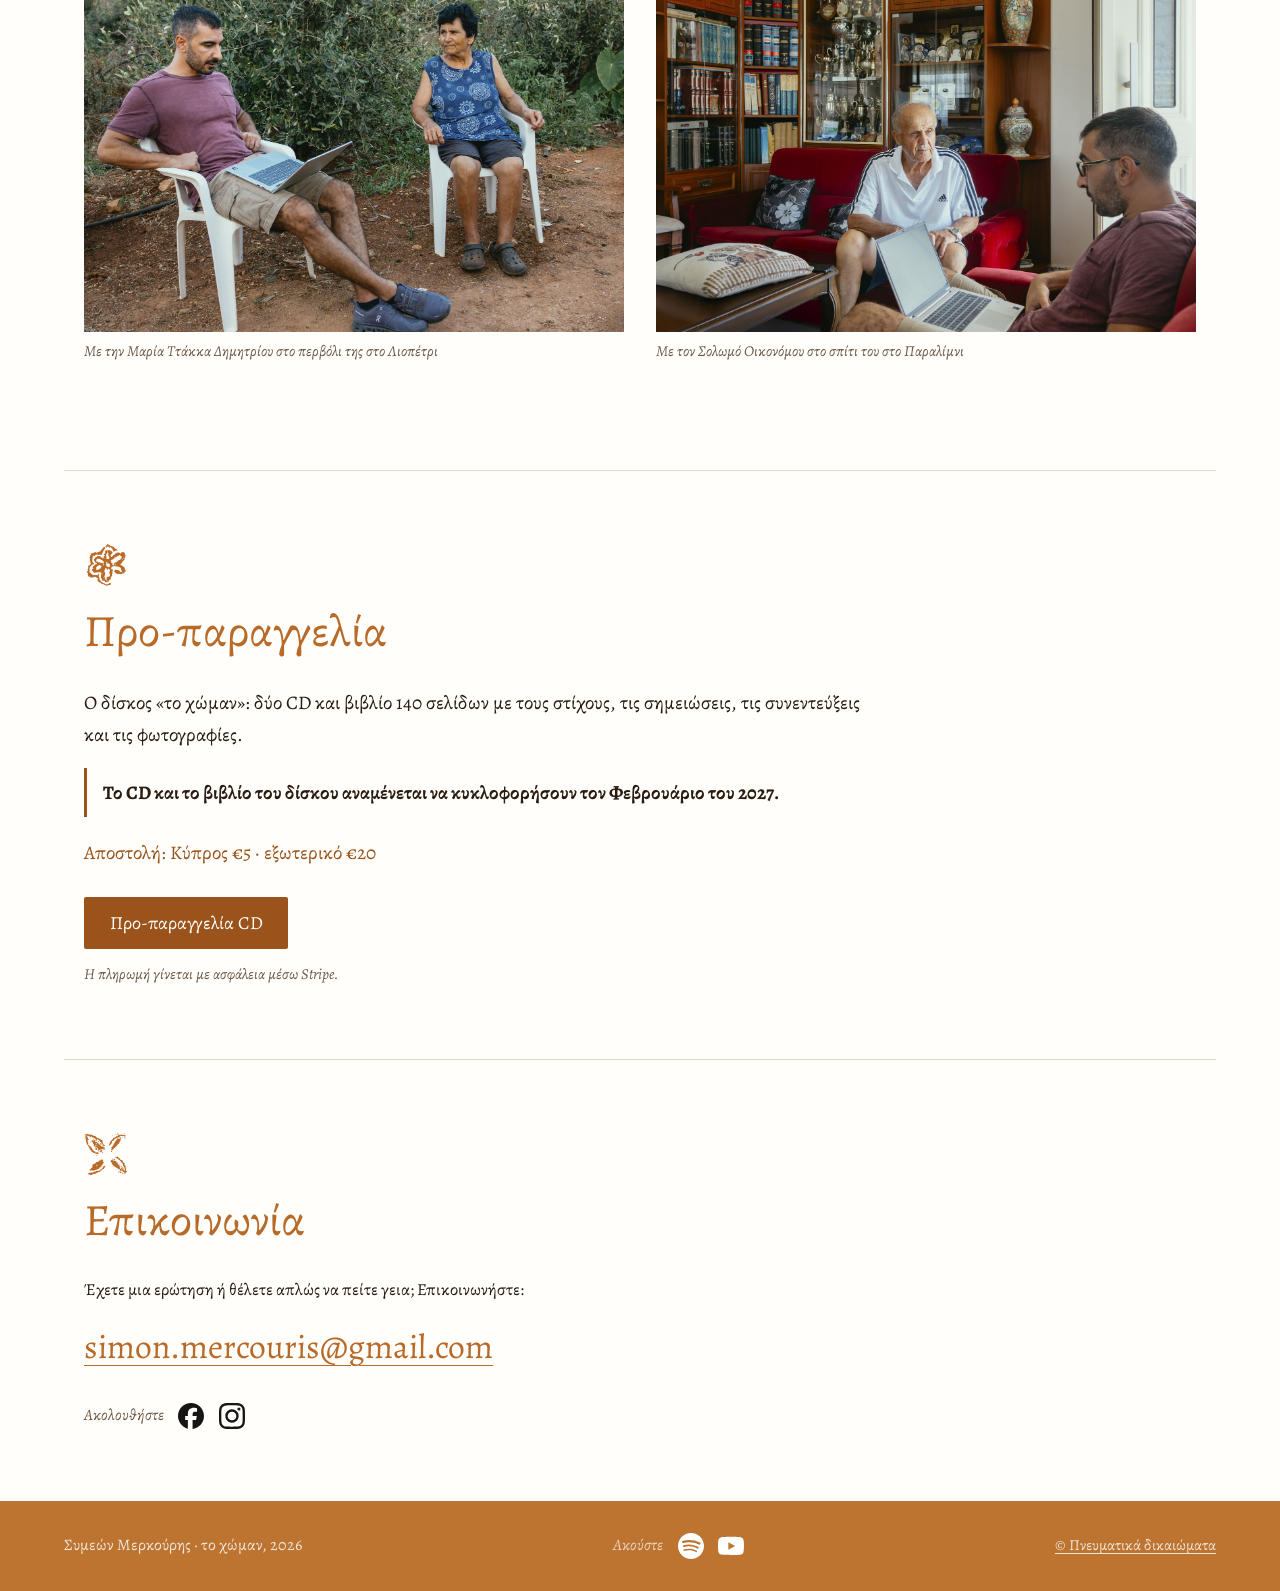
==== commit 71360ea8: "facebook and instagram icons in contact Co-Authored-By: Claude Opus 5.5 <noreply@anthropic.com>" ====
--- a/index.html
+++ b/index.html
@@ -257,6 +257,7 @@
       <p class="side" lang="el">Έχετε μια ερώτηση ή θέλετε απλώς να πείτε γεια; Επικοινωνήστε:</p>
       <p class="side" lang="en">Have a question or just want to say hello? Get in touch:</p>
       <a class="mail" href="mailto:simon.mercouris@gmail.com">simon.mercouris@gmail.com</a>
+      <div class="listen social"><span class="listen-label"><span lang="el">Ακολουθήστε</span><span lang="en">Follow</span></span><a class="listen-link" href="https://www.facebook.com/simon.mercouris" target="_blank" rel="noopener" aria-label="Facebook" title="Facebook"><svg viewBox="0 0 24 24" width="26" height="26" aria-hidden="true" focusable="false"><path fill="currentColor" d="M9.101 23.691v-7.98H6.627v-3.667h2.474v-1.58c0-4.085 1.848-5.978 5.858-5.978.401 0 .955.042 1.468.103a8.68 8.68 0 0 1 1.141.195v3.325a8.623 8.623 0 0 0-.653-.036 26.805 26.805 0 0 0-.733-.009c-.707 0-1.259.096-1.675.309a1.686 1.686 0 0 0-.679.622c-.258.42-.374.995-.374 1.752v1.297h3.919l-.386 2.103-.287 1.564h-3.246v8.245C19.396 23.238 24 18.179 24 12.044c0-6.627-5.373-12-12-12s-12 5.373-12 12c0 5.628 3.874 10.35 9.101 11.647Z"/></svg></a><a class="listen-link" href="https://www.instagram.com/smercour/" target="_blank" rel="noopener" aria-label="Instagram" title="Instagram"><svg viewBox="0 0 24 24" width="26" height="26" aria-hidden="true" focusable="false"><path fill="currentColor" d="M7.0301.084c-1.2768.0602-2.1487.264-2.911.5634-.7888.3075-1.4575.72-2.1228 1.3877-.6652.6677-1.075 1.3368-1.3802 2.127-.2954.7638-.4956 1.6365-.552 2.914-.0564 1.2775-.0689 1.6882-.0626 4.947.0062 3.2586.0206 3.6671.0825 4.9473.061 1.2765.264 2.1482.5635 2.9107.308.7889.72 1.4573 1.388 2.1228.6679.6655 1.3365 1.0743 2.1285 1.38.7632.295 1.6361.4961 2.9134.552 1.2773.056 1.6884.069 4.9462.0627 3.2578-.0062 3.668-.0207 4.9478-.0814 1.28-.0607 2.147-.2652 2.9098-.5633.7889-.3086 1.4578-.72 2.1228-1.3881.665-.6682 1.0745-1.3378 1.3795-2.1284.2957-.7632.4966-1.636.552-2.9124.056-1.2809.0692-1.6898.063-4.948-.0063-3.2583-.021-3.6668-.0817-4.9465-.0607-1.2797-.264-2.1487-.5633-2.9117-.3084-.7889-.72-1.4568-1.3876-2.1228C21.2982 1.33 20.628.9208 19.8378.6165 19.074.321 18.2017.1197 16.9244.0645 15.6471.0093 15.236-.005 11.977.0014 8.718.0076 8.31.0215 7.0301.0839m.1402 21.6932c-1.17-.0509-1.8053-.2453-2.2287-.408-.5606-.216-.96-.4771-1.3819-.895-.422-.4178-.6811-.8186-.9-1.378-.1644-.4234-.3624-1.058-.4171-2.228-.0595-1.2645-.072-1.6442-.079-4.848-.007-3.2037.0053-3.583.0607-4.848.05-1.169.2456-1.805.408-2.2282.216-.5613.4762-.96.895-1.3816.4188-.4217.8184-.6814 1.3783-.9003.423-.1651 1.0575-.3614 2.227-.4171 1.2655-.06 1.6447-.072 4.848-.079 3.2033-.007 3.5835.005 4.8495.0608 1.169.0508 1.8053.2445 2.228.408.5608.216.96.4754 1.3816.895.4217.4194.6816.8176.9005 1.3787.1653.4217.3617 1.056.4169 2.2263.0602 1.2655.0739 1.645.0796 4.848.0058 3.203-.0055 3.5834-.061 4.848-.051 1.17-.245 1.8055-.408 2.2294-.216.5604-.4763.96-.8954 1.3814-.419.4215-.8181.6811-1.3783.9-.4224.1649-1.0577.3617-2.2262.4174-1.2656.0595-1.6448.072-4.8493.079-3.2045.007-3.5825-.006-4.848-.0608M16.953 5.5864A1.44 1.44 0 1 0 18.39 4.144a1.44 1.44 0 0 0-1.437 1.4424M5.8385 12.012c.0067 3.4032 2.7706 6.1557 6.173 6.1493 3.4026-.0065 6.157-2.7701 6.1506-6.1733-.0065-3.4032-2.771-6.1565-6.174-6.1498-3.403.0067-6.156 2.771-6.1496 6.1738M8 12.0077a4 4 0 1 1 4.008 3.9921A3.9996 3.9996 0 0 1 8 12.0077"/></svg></a></div>
     </section>
   </div>
 </main>
--- a/css/style.css
+++ b/css/style.css
@@ -237,6 +237,7 @@
 
 /* ---------- contact ---------- */
 .contact .mail{font-size:clamp(1.4rem,4vw,2.1rem);color:var(--head);text-decoration-thickness:1px;text-underline-offset:.2em;overflow-wrap:anywhere}
+.contact .social{margin-top:1.8rem}
 
 footer{background:var(--ochre);color:var(--cream);padding:2rem 1.25rem}
 .foot-in{max-width:72rem;margin:0 auto;display:flex;flex-wrap:wrap;gap:.6rem 2rem;align-items:baseline;justify-content:space-between}
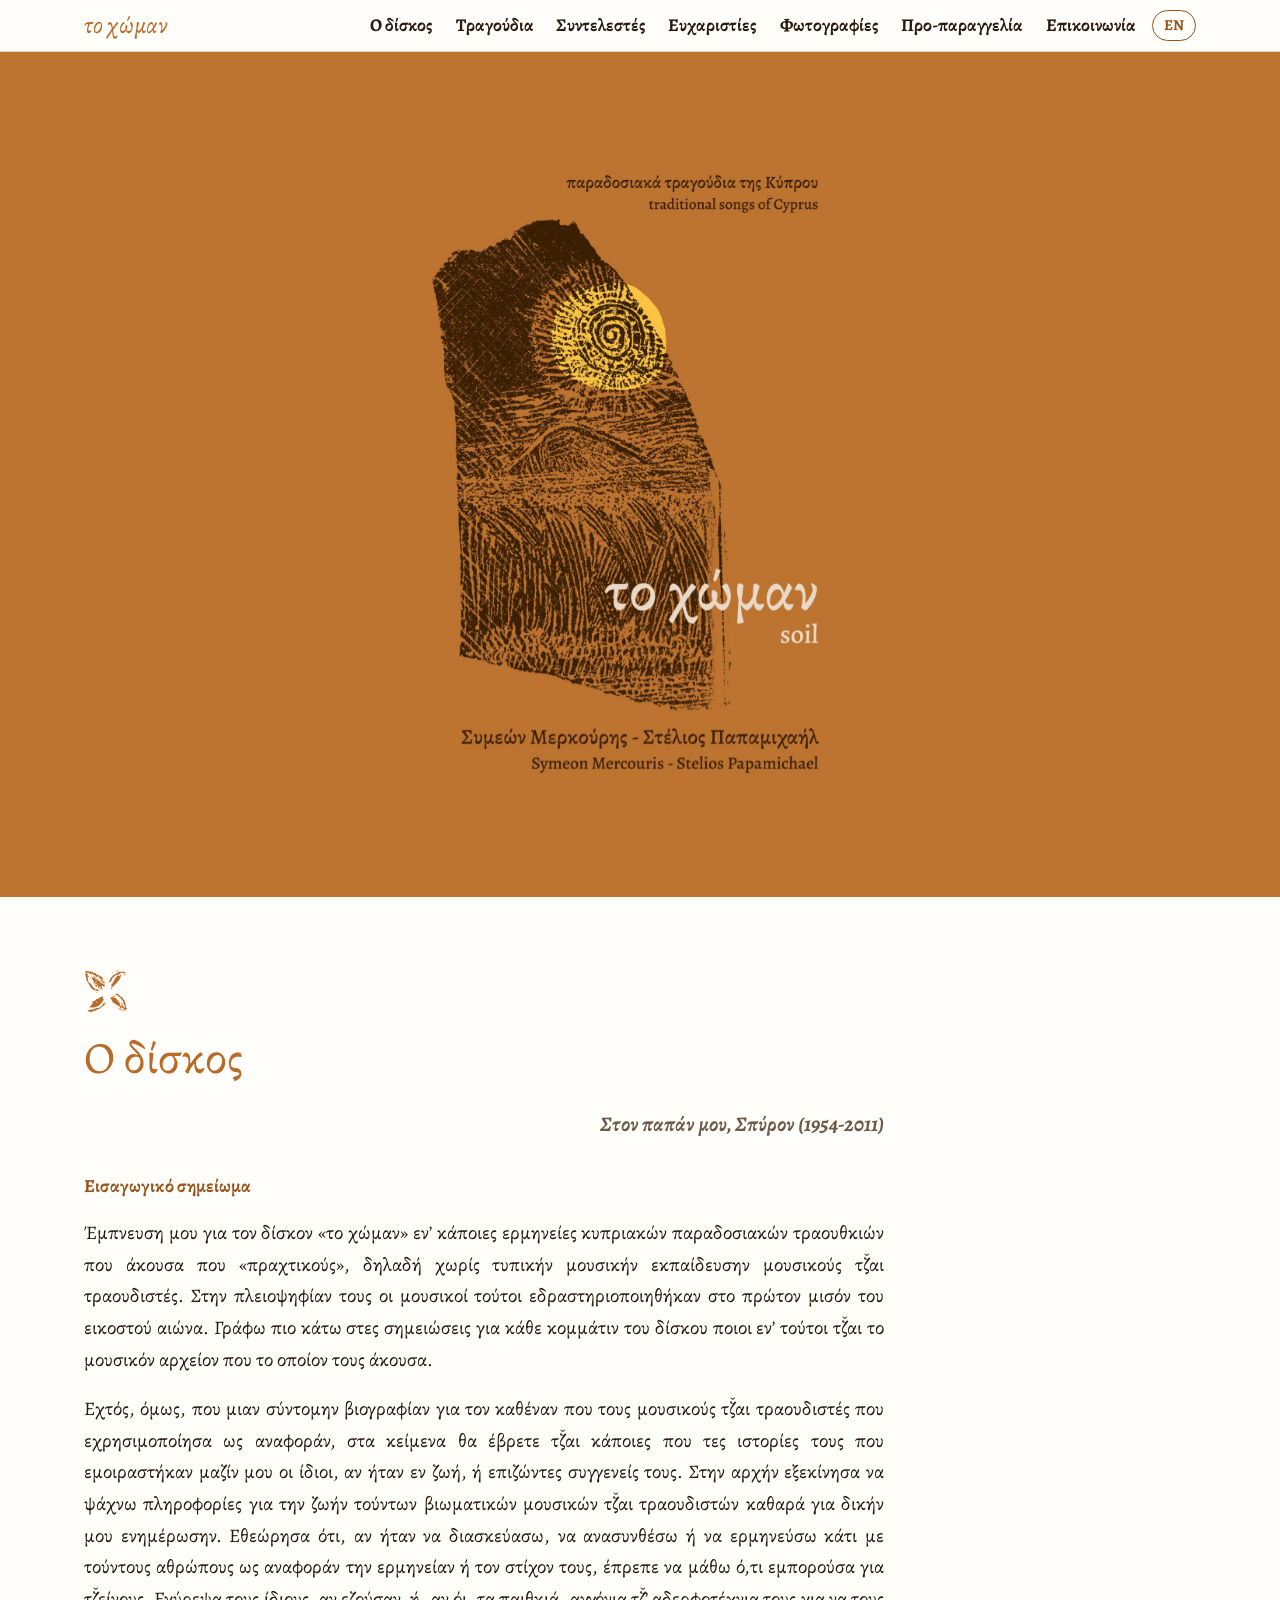
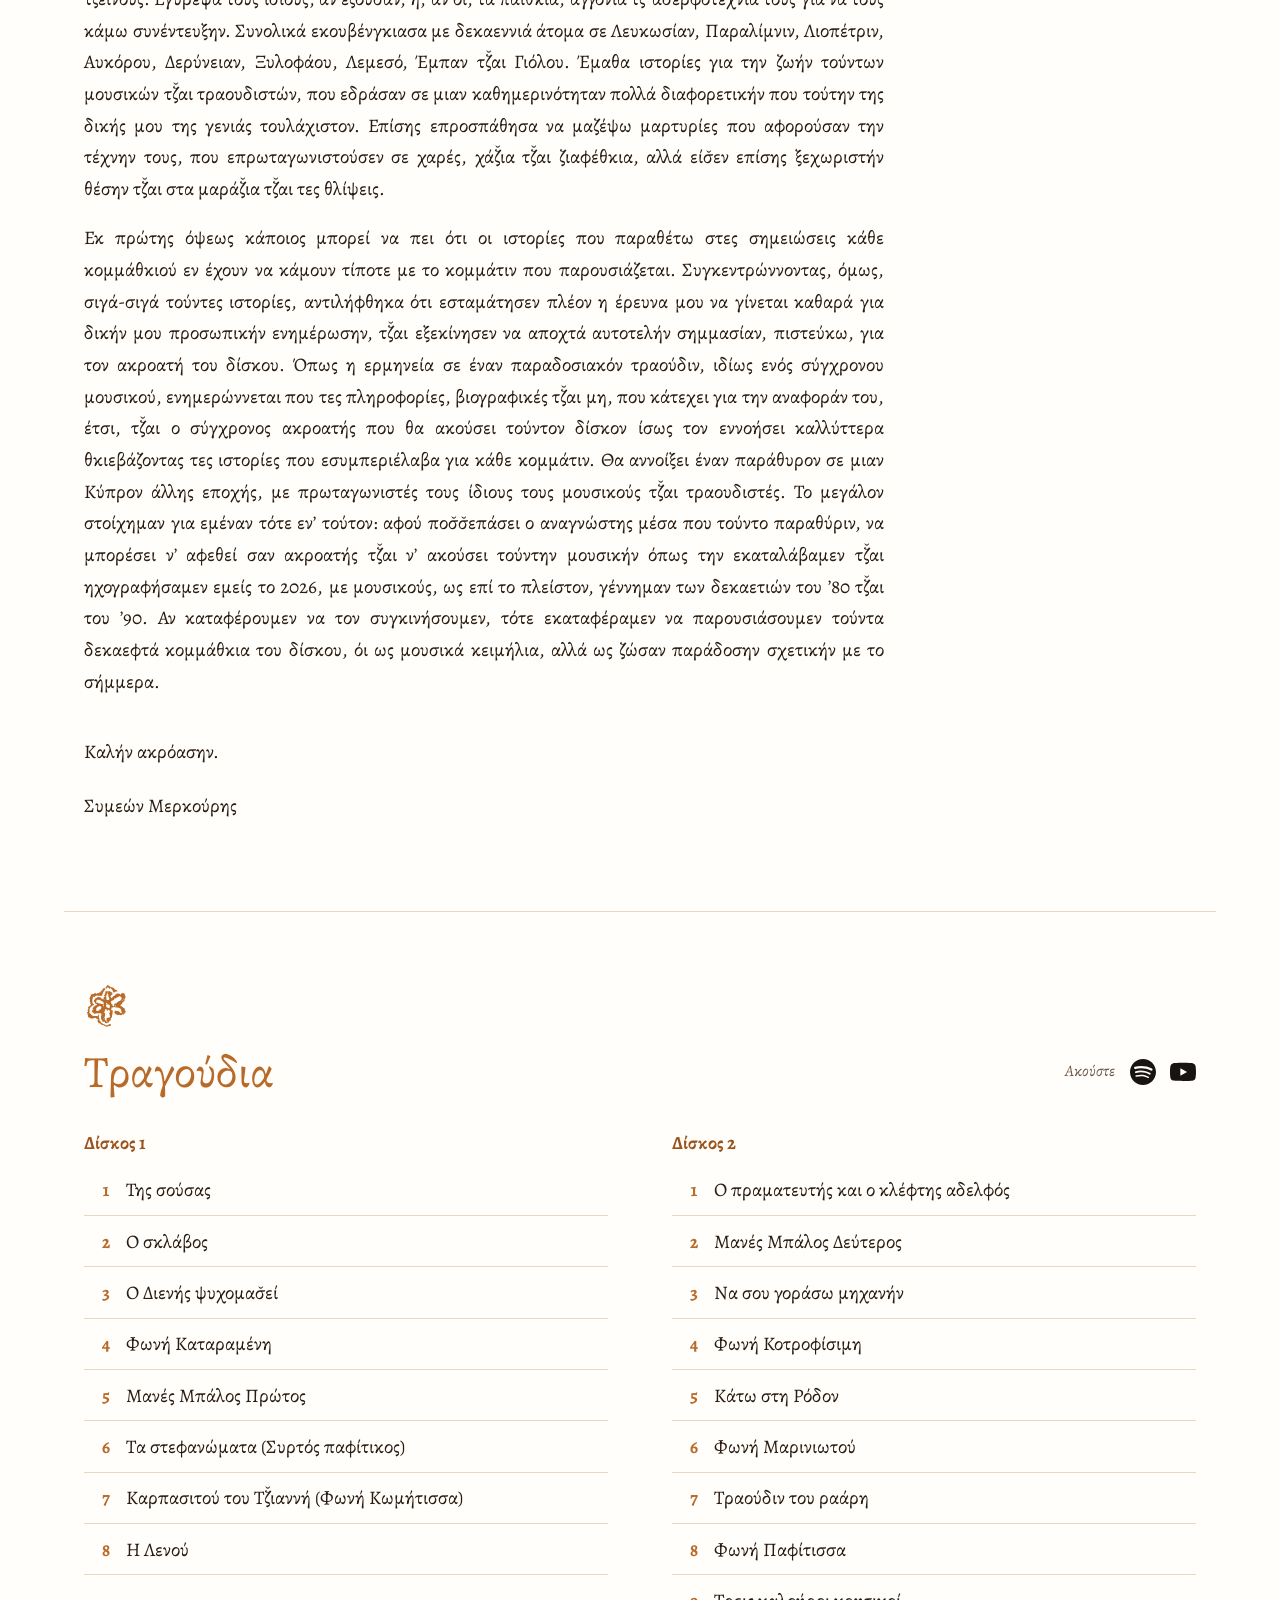
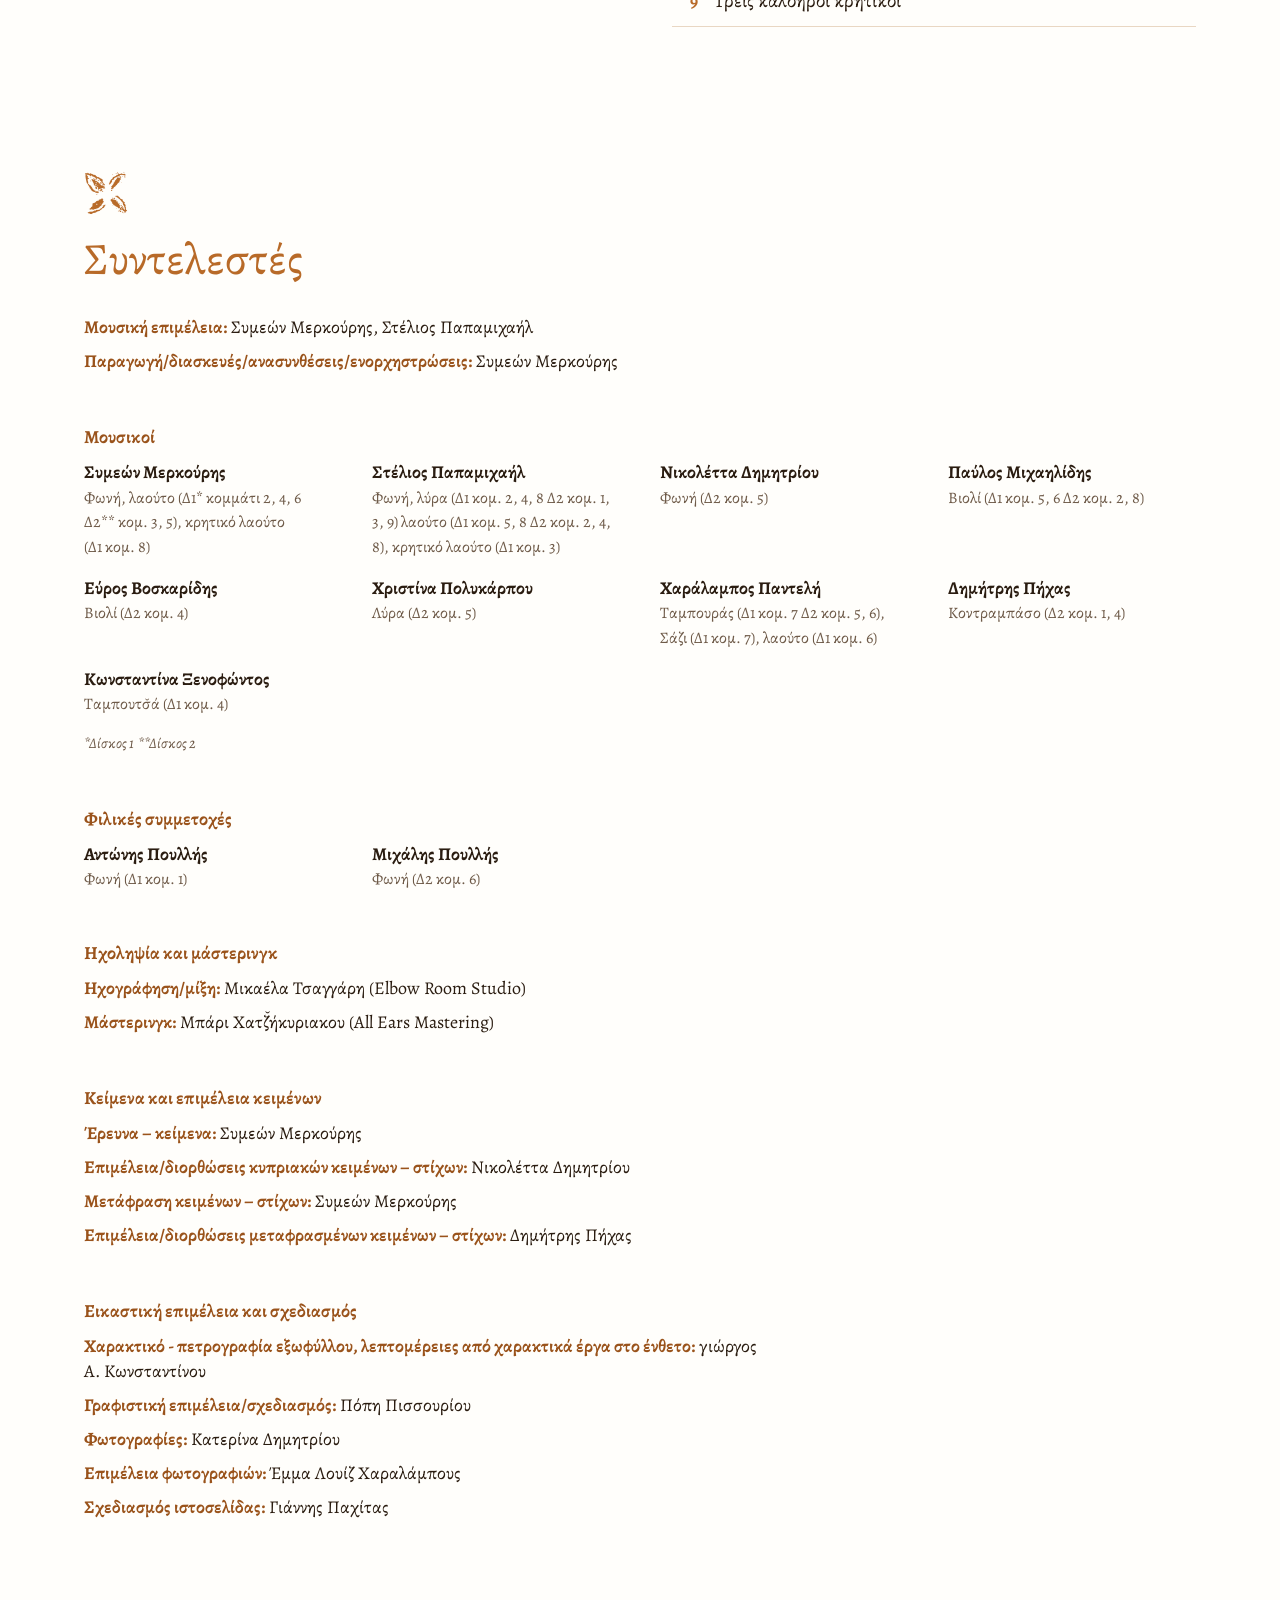
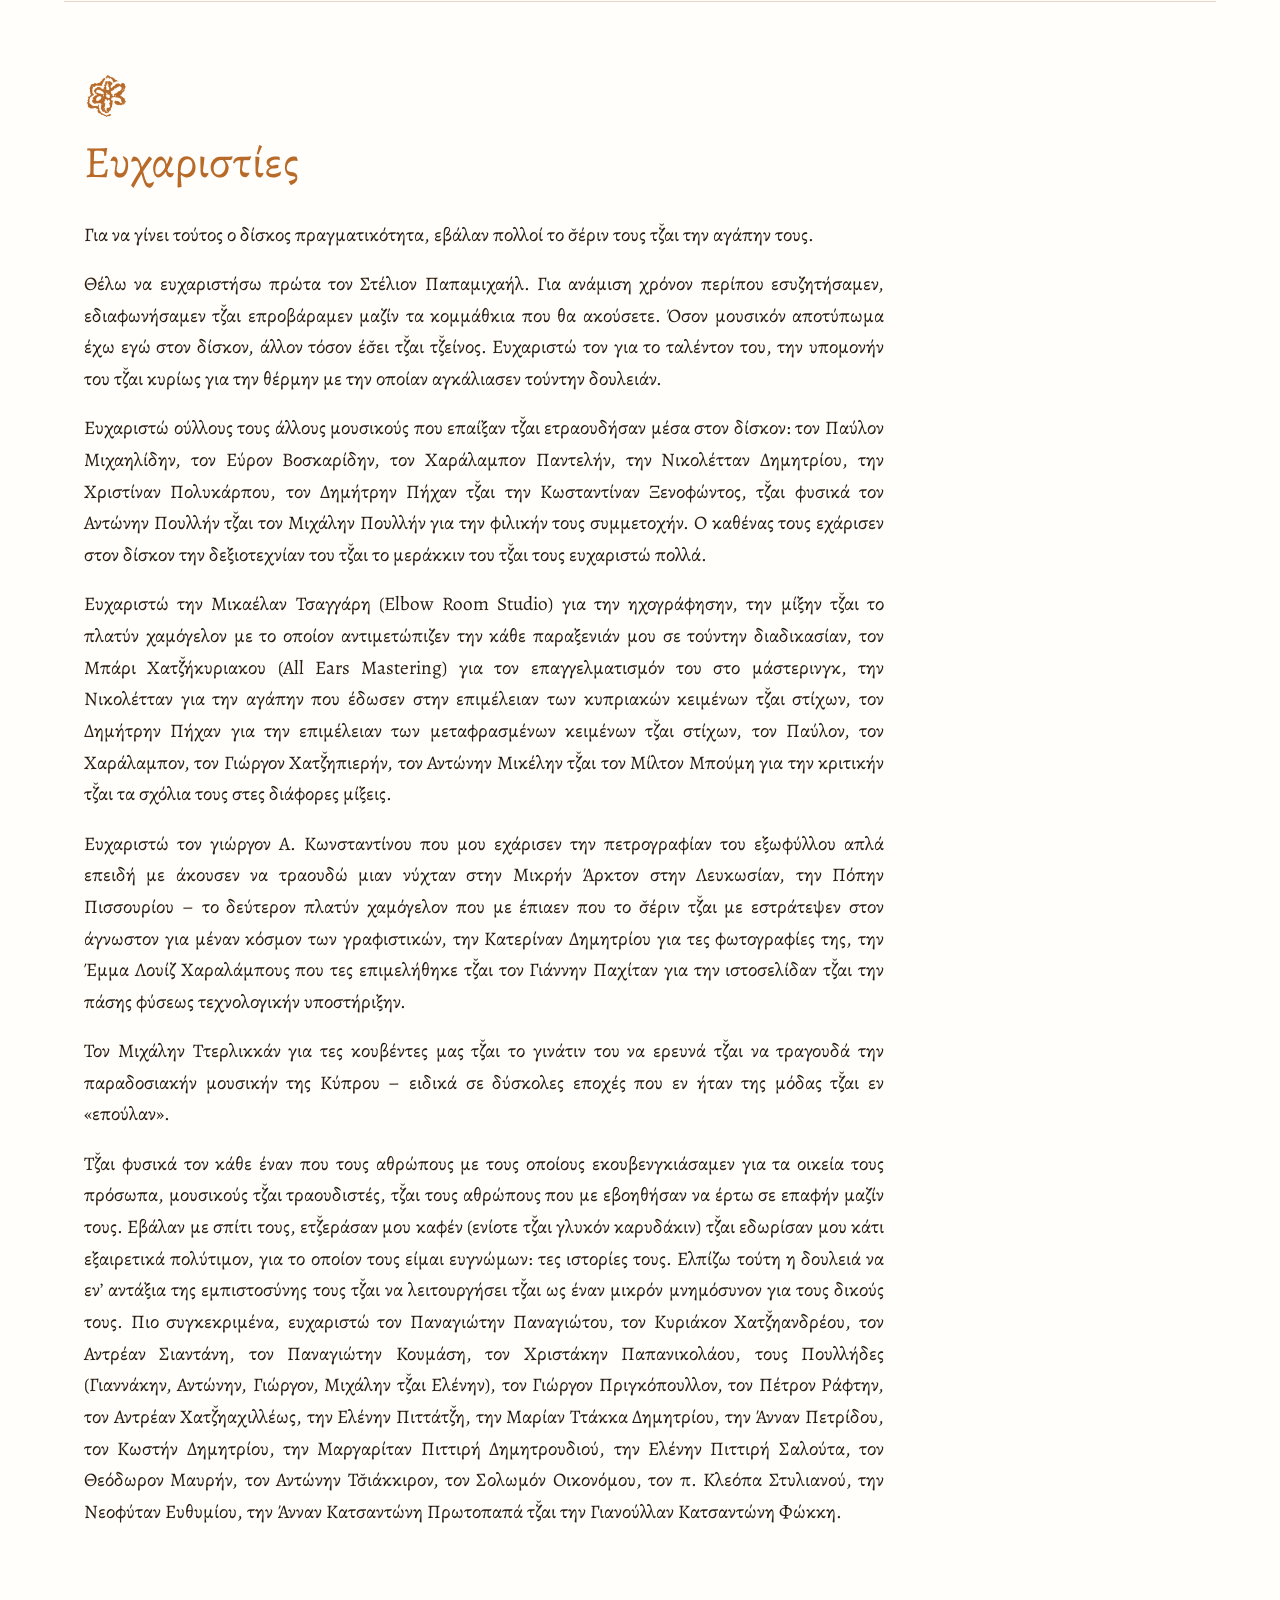
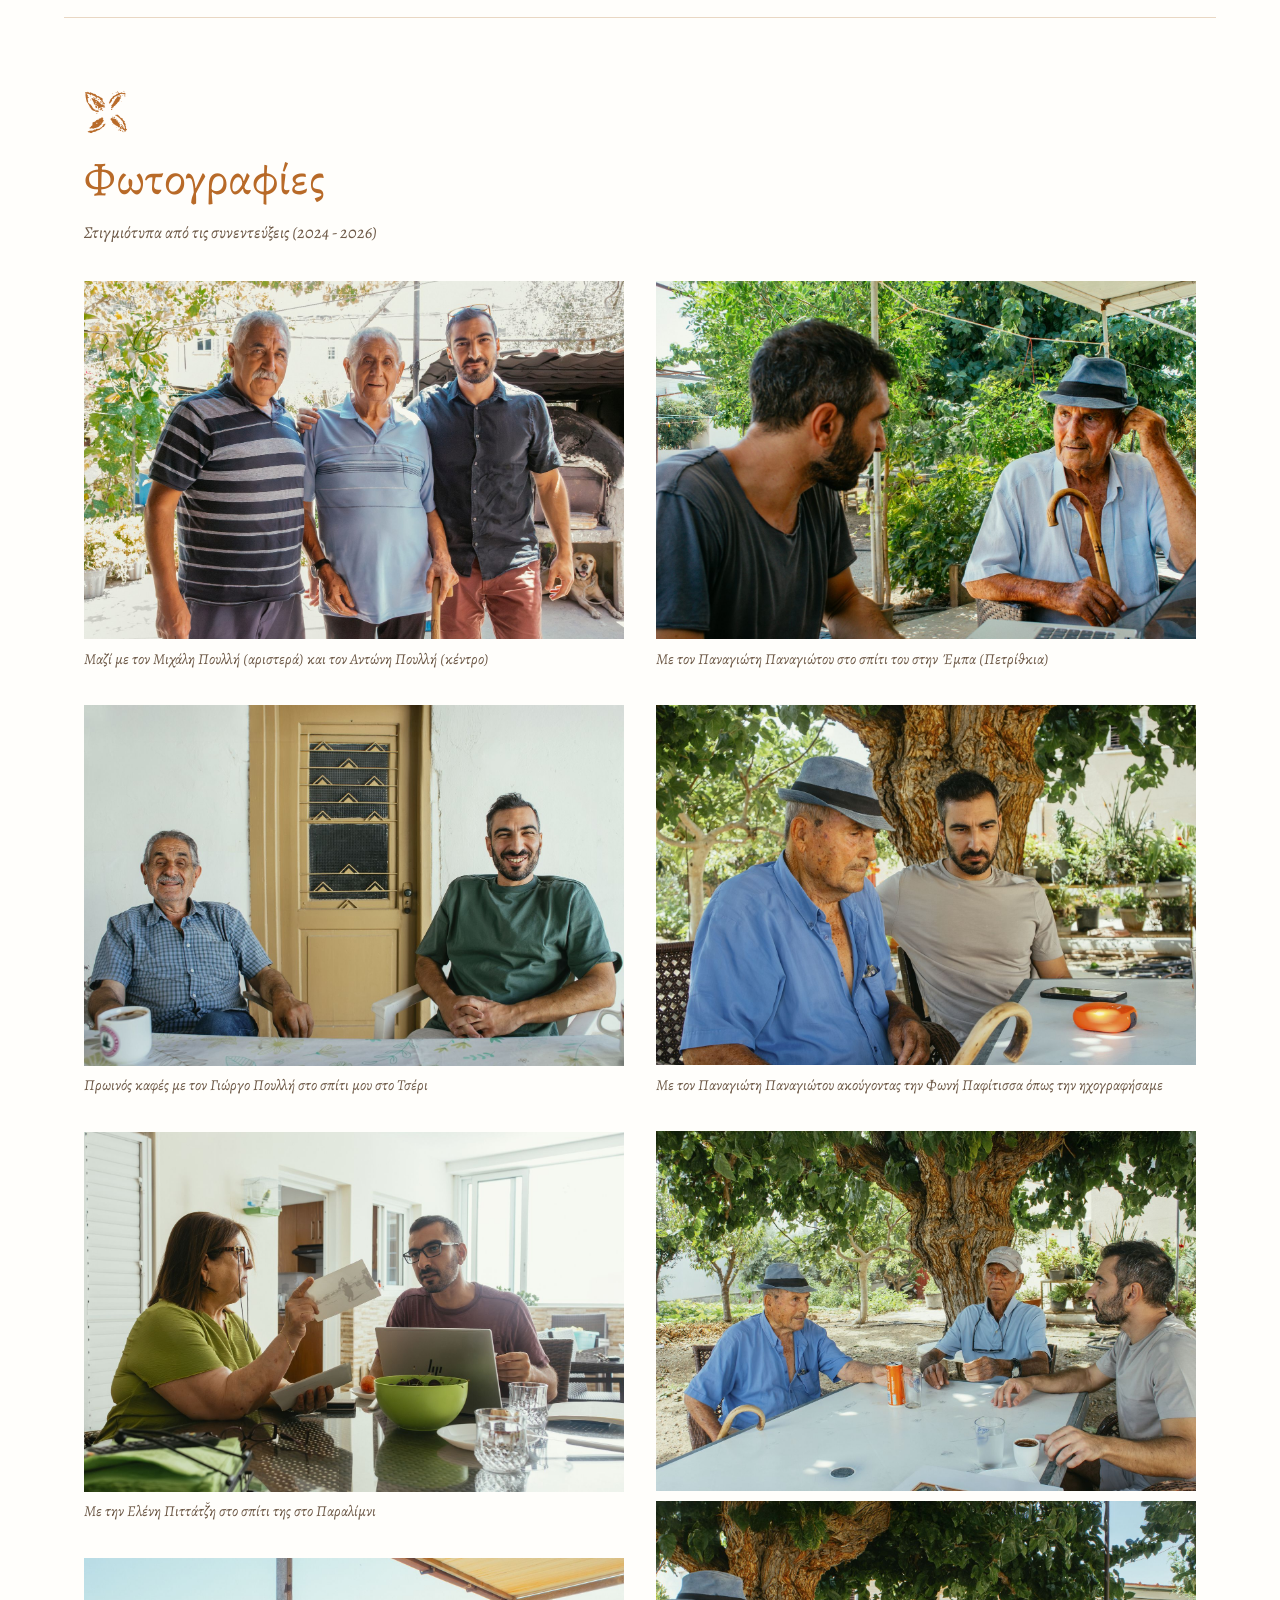
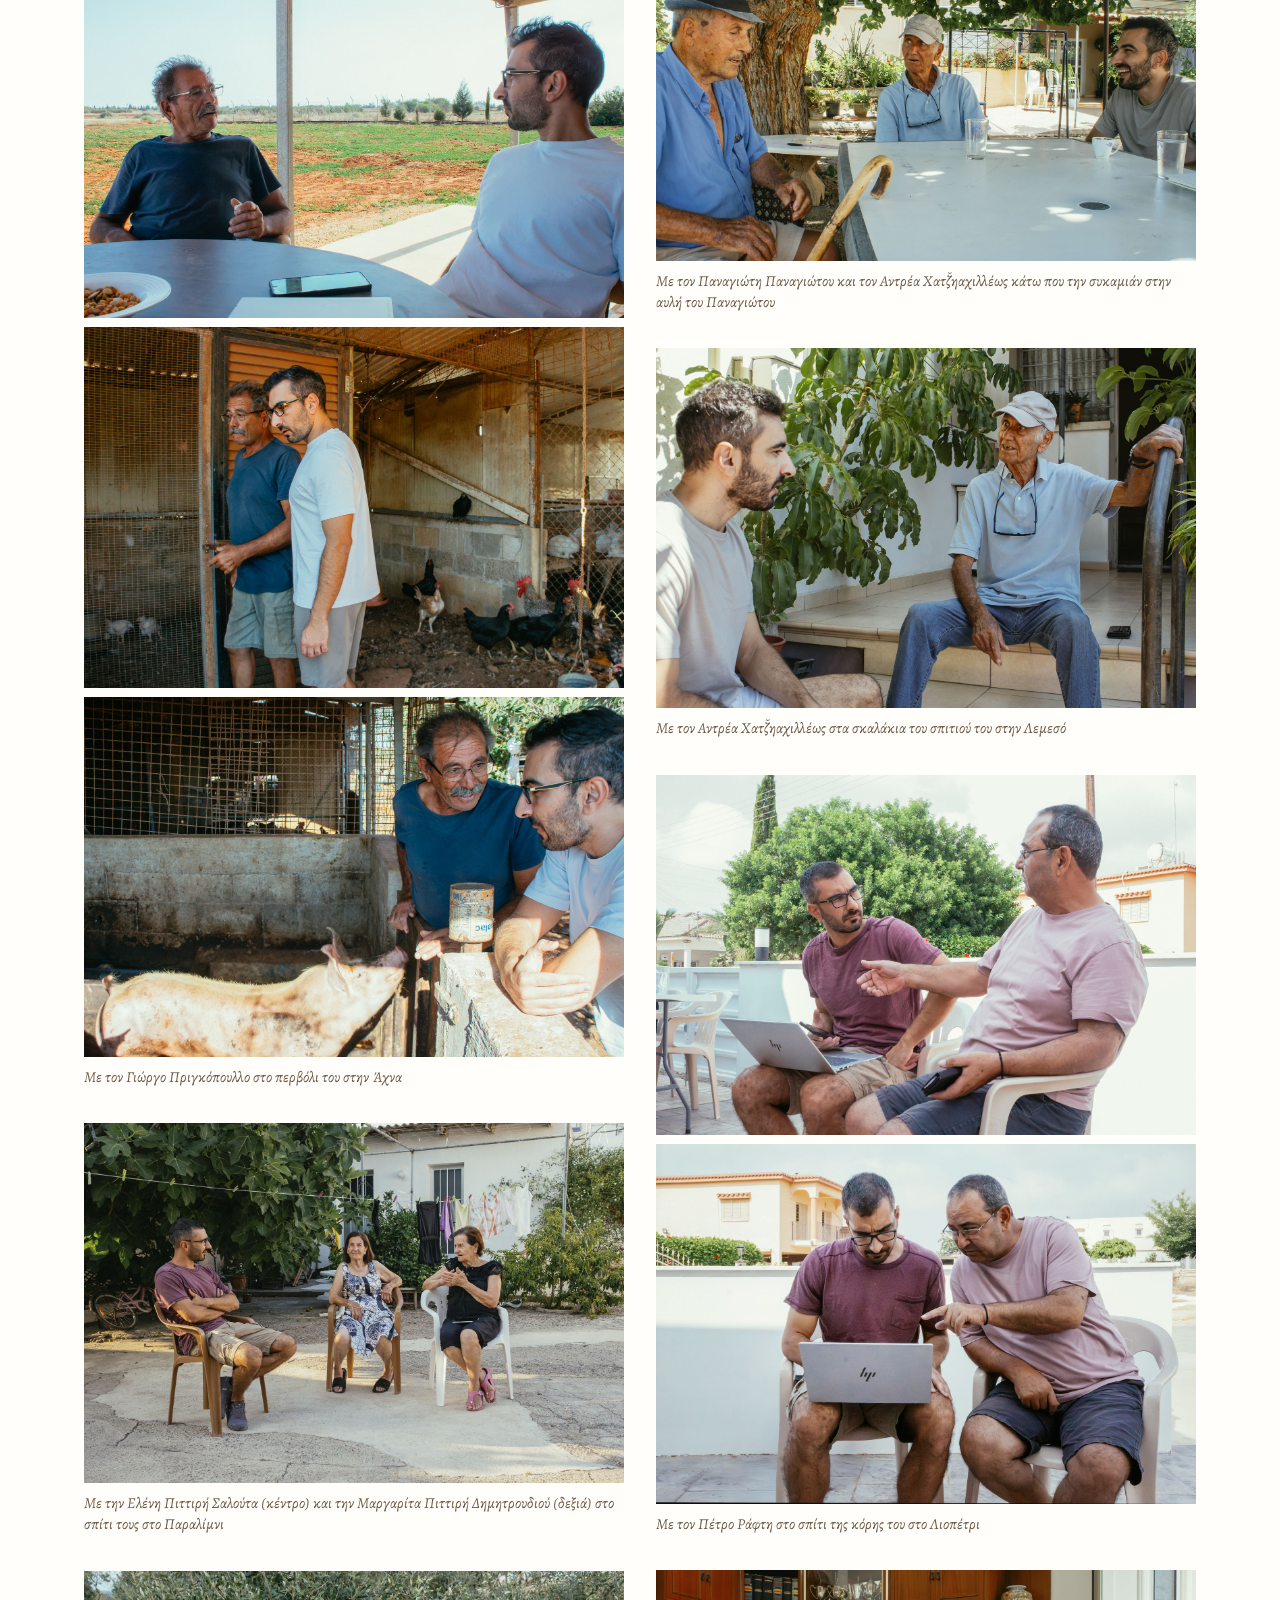
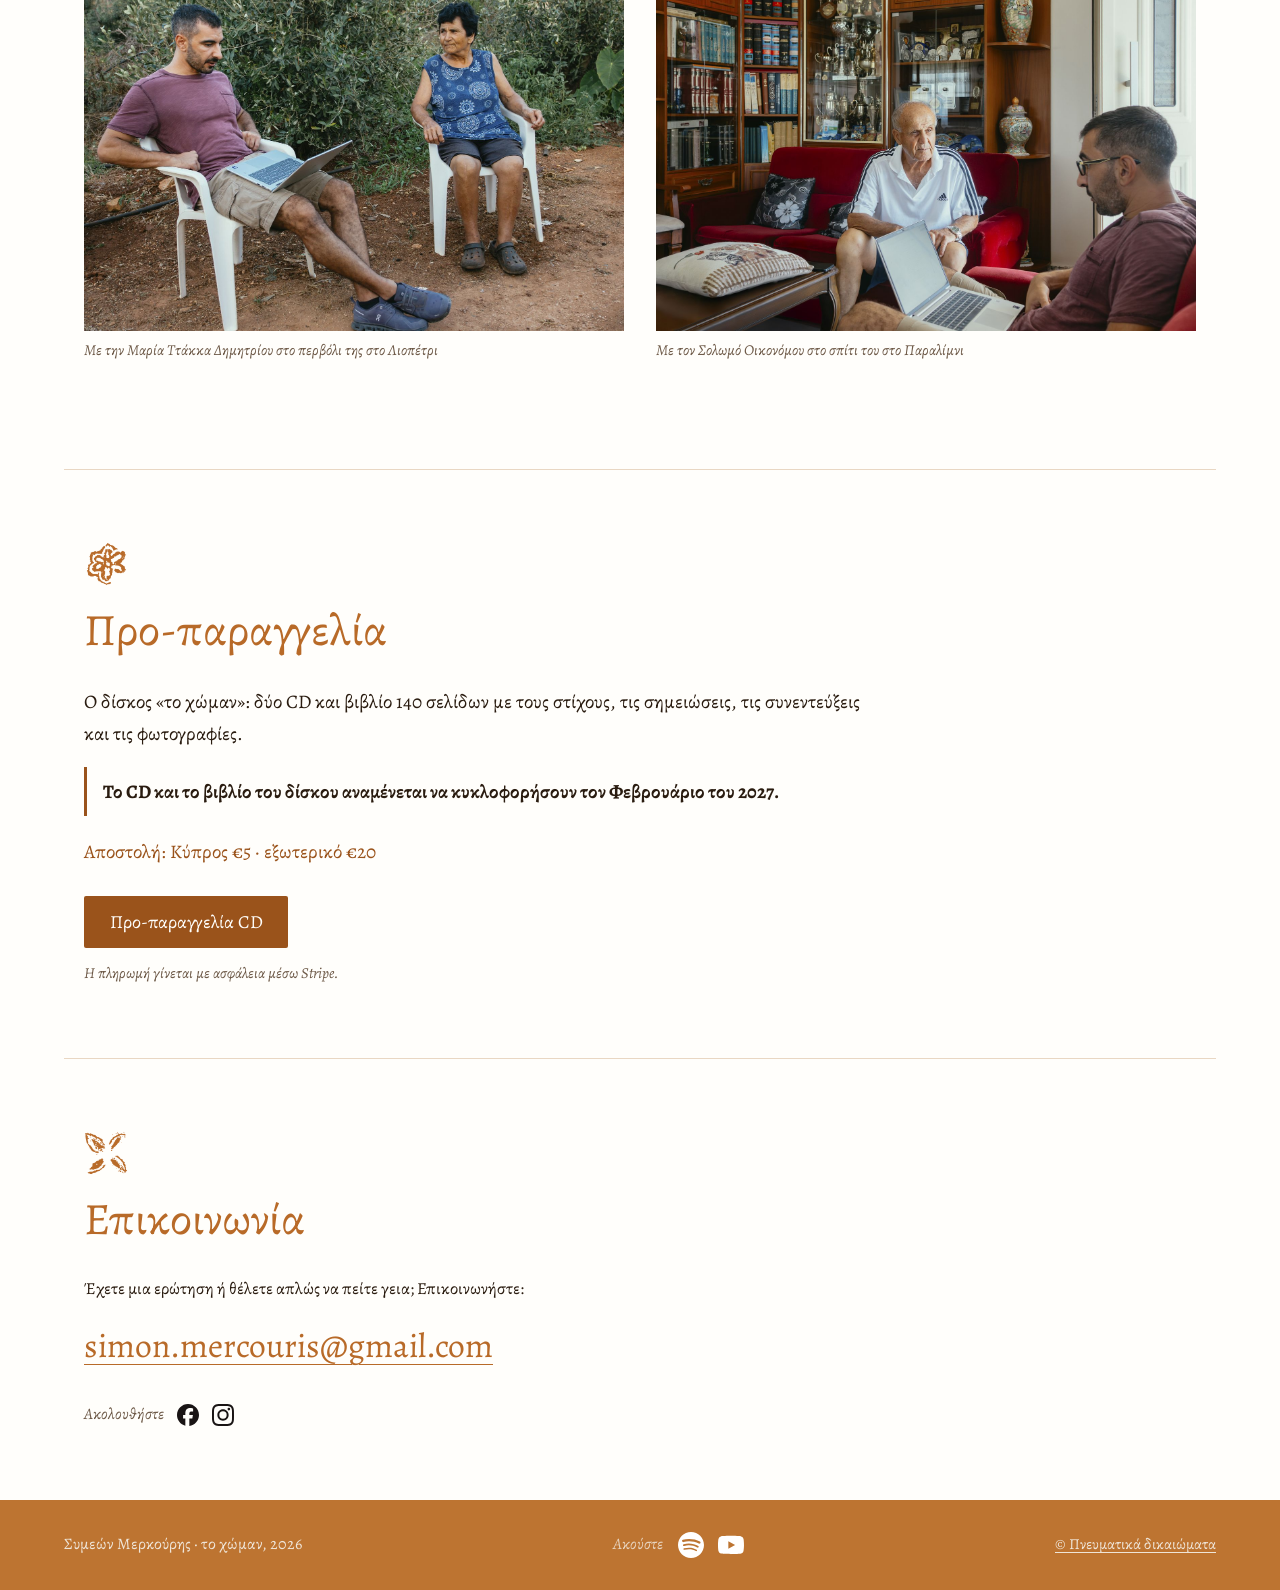
==== commit 2bbf2f47: "dedication under the album heading Co-Authored-By: Claude Opus 5.5 <noreply@anthropic.com>" ====
--- a/index.html
+++ b/index.html
@@ -128,10 +128,10 @@
     </section>
 
     <section class="sec" id="album">
-      <p class="dedication"><span lang="el">Στον παπάν μου, Σπύρον (1954-2011)</span><span lang="en">To my father, Spyros (1954–2011)</span></p>
       <span class="orn a" aria-hidden="true"></span>
       <h2><span lang="el">Ο δίσκος</span><span lang="en">The album</span></h2>
       <div class="prose wide">
+        <p class="dedication"><span lang="el">Στον παπάν μου, Σπύρον (1954-2011)</span><span lang="en">To my father, Spyros (1954–2011)</span></p>
         <h3><span lang="el">Εισαγωγικό σημείωμα</span><span lang="en">Introductory note</span></h3>
         <p lang="el">Έμπνευση μου για τον δίσκον «το χώμαν» εν’ κάποιες ερμηνείες κυπριακών παραδοσιακών τραουθκιών που άκουσα που «πραχτικούς», δηλαδή χωρίς τυπικήν μουσικήν εκπαίδευσην μουσικούς τζ̆αι τραουδιστές. Στην πλειοψηφίαν τους οι μουσικοί τούτοι εδραστηριοποιηθήκαν στο πρώτον μισόν του εικοστού αιώνα. Γράφω πιο κάτω στες σημειώσεις για κάθε κομμάτιν του δίσκου ποιοι εν’ τούτοι τζ̆αι το μουσικόν αρχείον που το οποίον τους άκουσα.</p>
         <p lang="el">Εχτός, όμως, που μιαν σύντομην βιογραφίαν για τον καθέναν που τους μουσικούς τζ̆αι τραουδιστές που εχρησιμοποίησα ως αναφοράν, στα κείμενα θα έβρετε τζ̆αι κάποιες που τες ιστορίες τους που εμοιραστήκαν μαζίν μου οι ίδιοι, αν ήταν εν ζωή, ή επιζώντες συγγενείς τους. Στην αρχήν εξεκίνησα να ψάχνω πληροφορίες για την ζωήν τούντων βιωματικών μουσικών τζ̆αι τραουδιστών καθαρά για δικήν μου ενημέρωσην. Εθεώρησα ότι, αν ήταν να διασκεύασω, να ανασυνθέσω ή να ερμηνεύσω κάτι με τούντους αθρώπους ως αναφοράν την ερμηνείαν ή τον στίχον τους, έπρεπε να μάθω ό,τι εμπορούσα για τζ̆είνους. Εγύρεψα τους ίδιους, αν εζούσαν, ή, αν όι, τα παιθκιά, αγγόνια τζ̆’ αδερφοτέχνια τους για να τους κάμω συνέντευξην. Συνολικά εκουβένγκιασα με δεκαεννιά άτομα σε Λευκωσίαν, Παραλίμνιν, Λιοπέτριν, Αυκόρου, Δερύνειαν, Ξυλοφάου, Λεμεσό, Έμπαν τζ̆αι Γιόλου. Έμαθα ιστορίες για την ζωήν τούντων μουσικών τζ̆αι τραουδιστών, που εδράσαν σε μιαν καθημερινότηταν πολλά διαφορετικήν που τούτην της δικής μου της γενιάς τουλάχιστον. Επίσης επροσπάθησα να μαζέψω μαρτυρίες που αφορούσαν την τέχνην τους, που επρωταγωνιστούσεν σε χαρές, χάζ̆ια τζ̆αι ζιαφέθκια, αλλά είσ̆εν επίσης ξεχωριστήν θέσην τζ̆αι στα μαράζ̆ια τζ̆αι τες θλίψεις.</p>
--- a/css/style.css
+++ b/css/style.css
@@ -214,7 +214,8 @@
 .legend{margin:1rem 0 0;font-size:.92rem;font-style:italic;color:var(--muted)}
 
 /* ---------- thanks ---------- */
-.dedication{font-weight:bold;font-style:italic;text-align:right;font-size:1.3rem;color:var(--muted);margin:0 0 1.5rem}
+/* right-aligned in the intro column, between "Ο δίσκος" and "Εισαγωγικό σημείωμα" (Symeon, 27 Nov) */
+.prose .dedication{font-weight:bold;font-style:italic;text-align:right;hyphens:manual;font-size:1.3rem;color:var(--muted);margin:-.4rem 0 1.8rem}
 
 /* ---------- interview photos ---------- */
 .photos .lead{font-style:italic;color:var(--muted);margin:-1rem 0 2.2rem}
@@ -237,7 +238,8 @@
 
 /* ---------- contact ---------- */
 .contact .mail{font-size:clamp(1.4rem,4vw,2.1rem);color:var(--head);text-decoration-thickness:1px;text-underline-offset:.2em;overflow-wrap:anywhere}
-.contact .social{margin-top:1.8rem}
+.contact .social{margin-top:1.8rem;gap:.8rem}
+.contact .social .listen-link svg{width:22px;height:22px}
 
 footer{background:var(--ochre);color:var(--cream);padding:2rem 1.25rem}
 .foot-in{max-width:72rem;margin:0 auto;display:flex;flex-wrap:wrap;gap:.6rem 2rem;align-items:baseline;justify-content:space-between}
